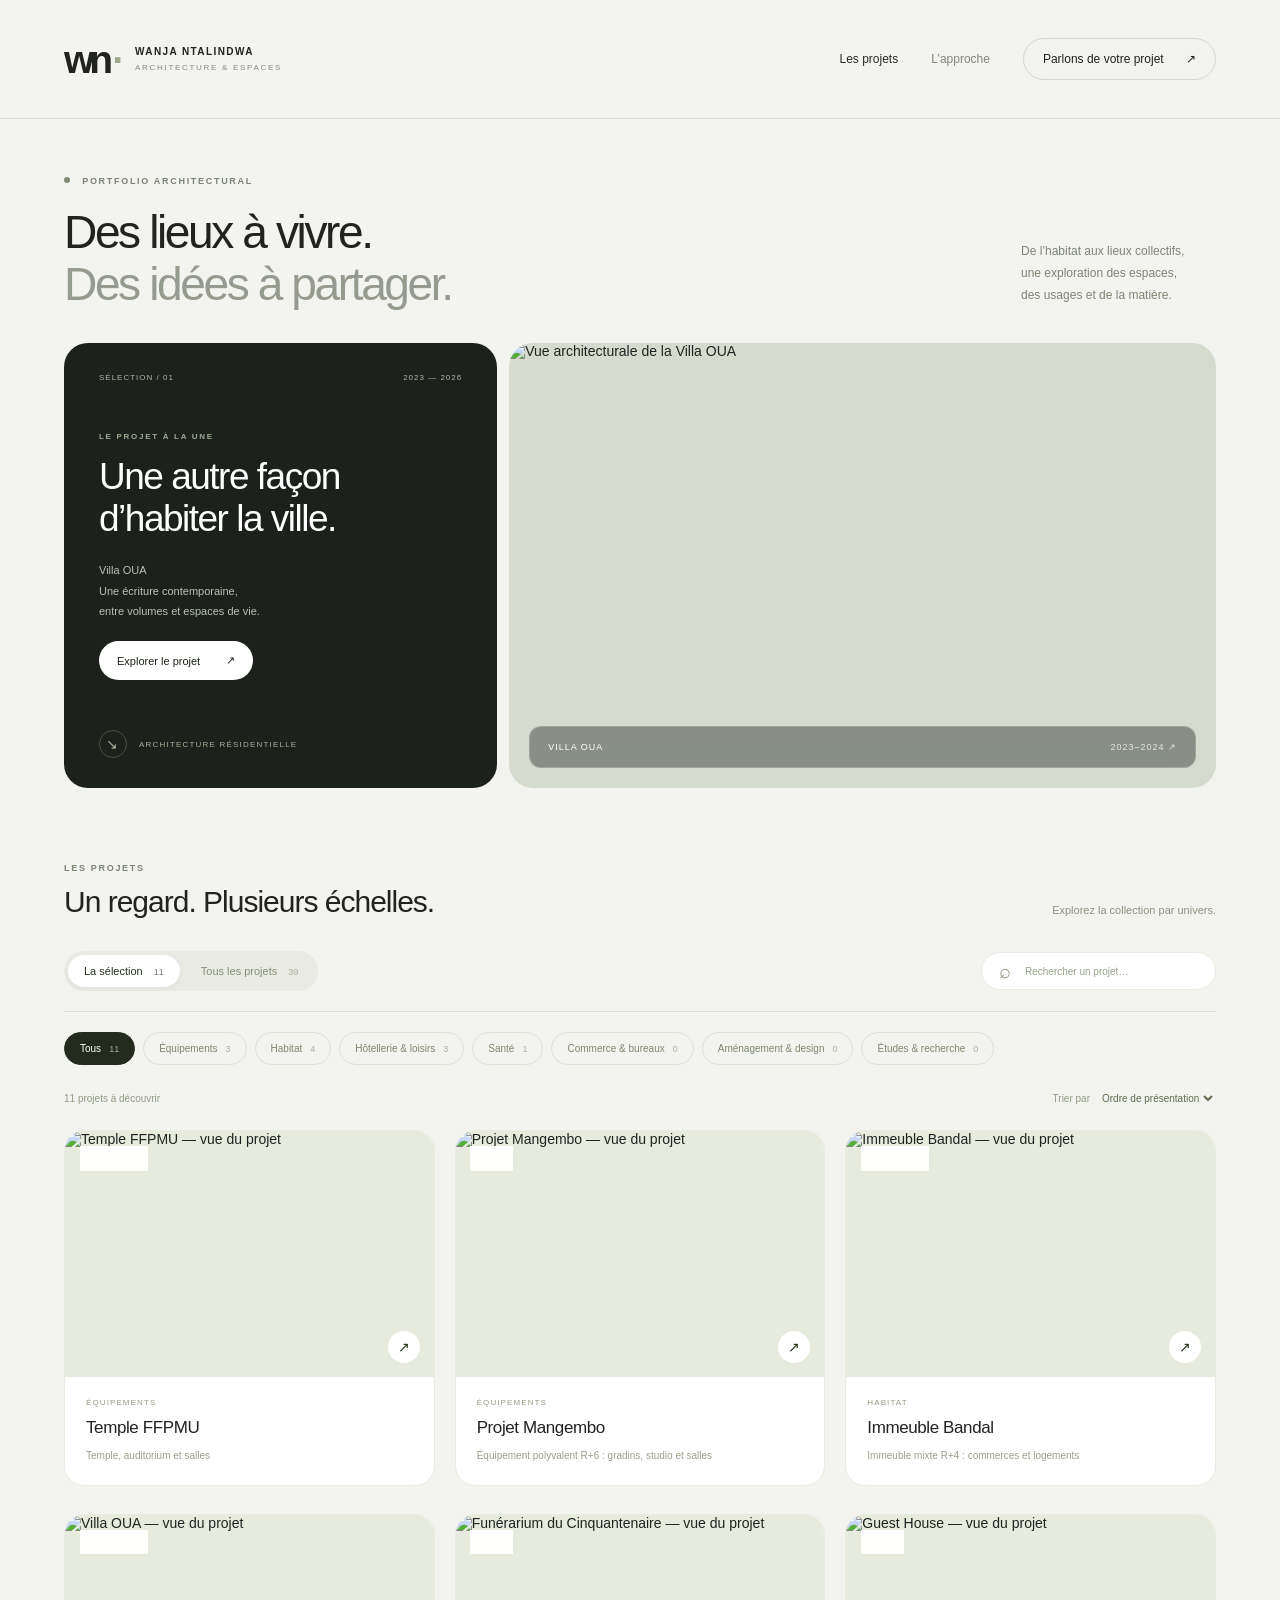
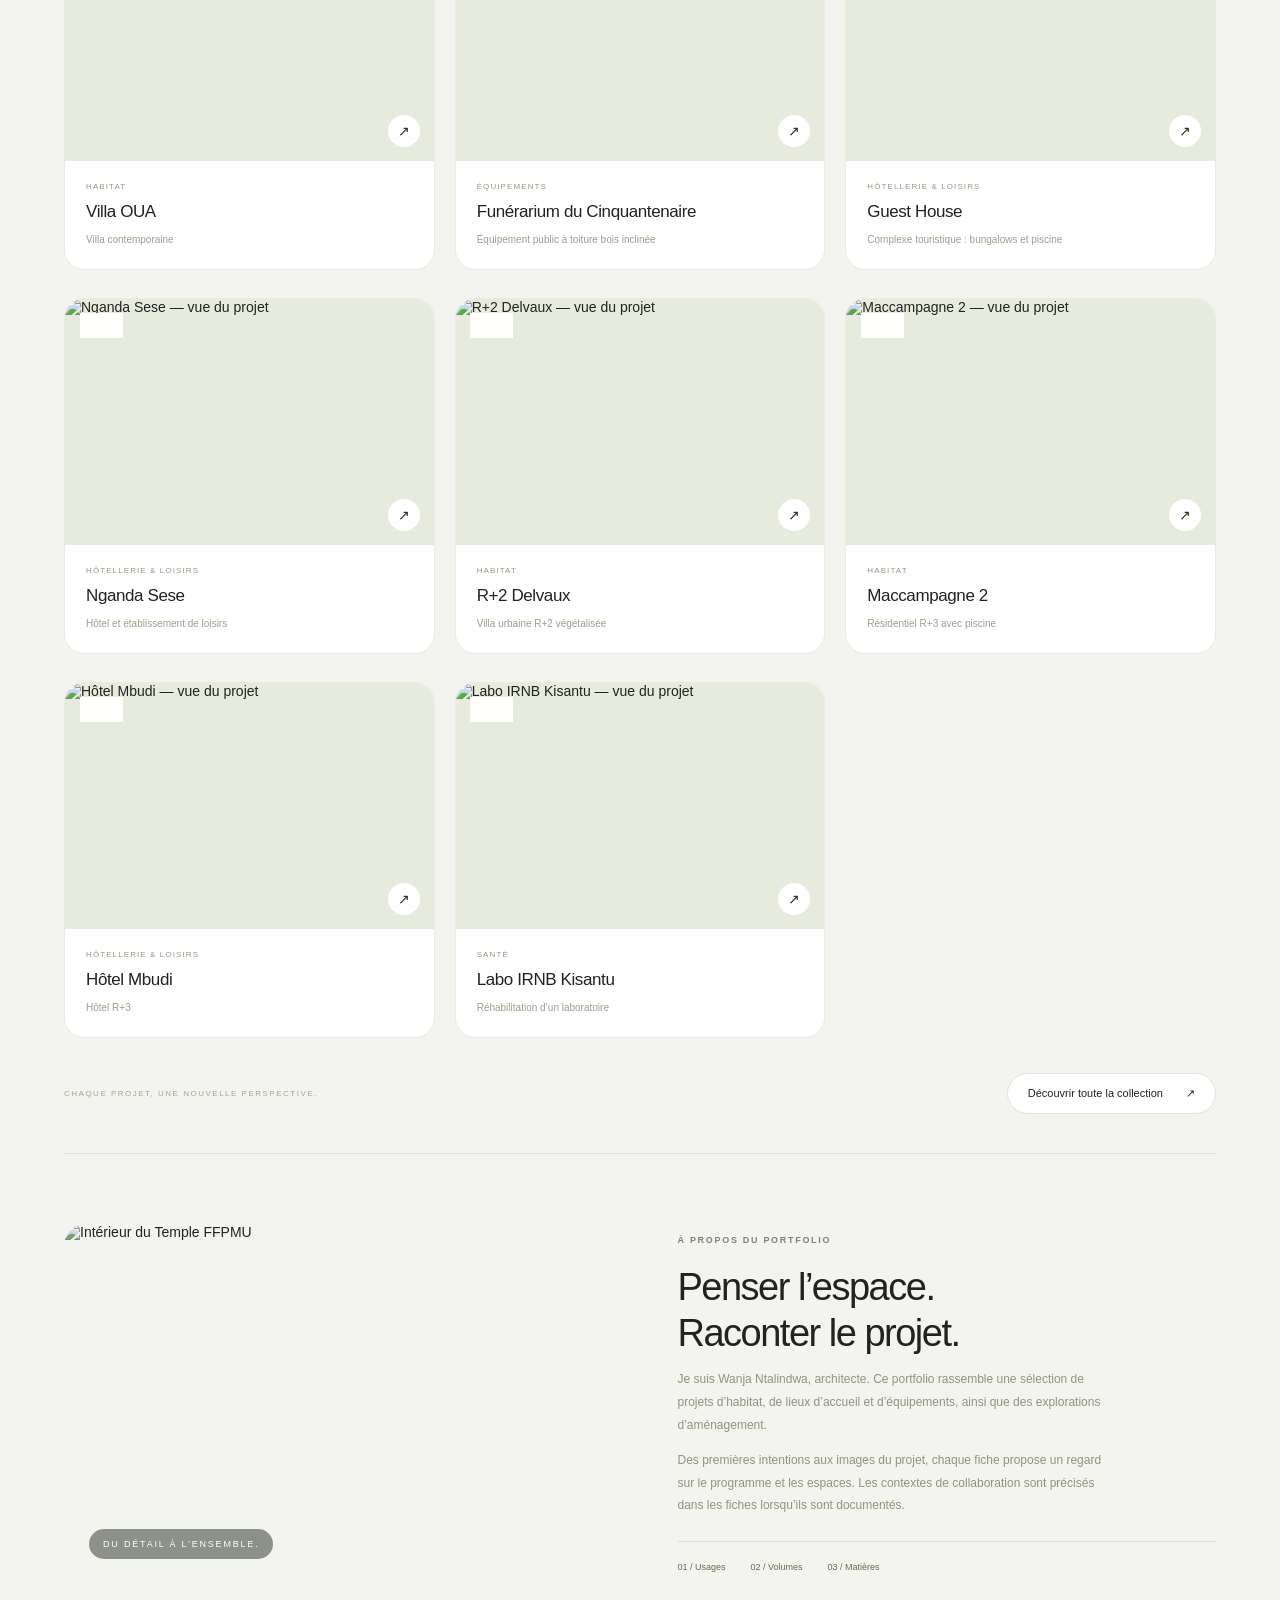
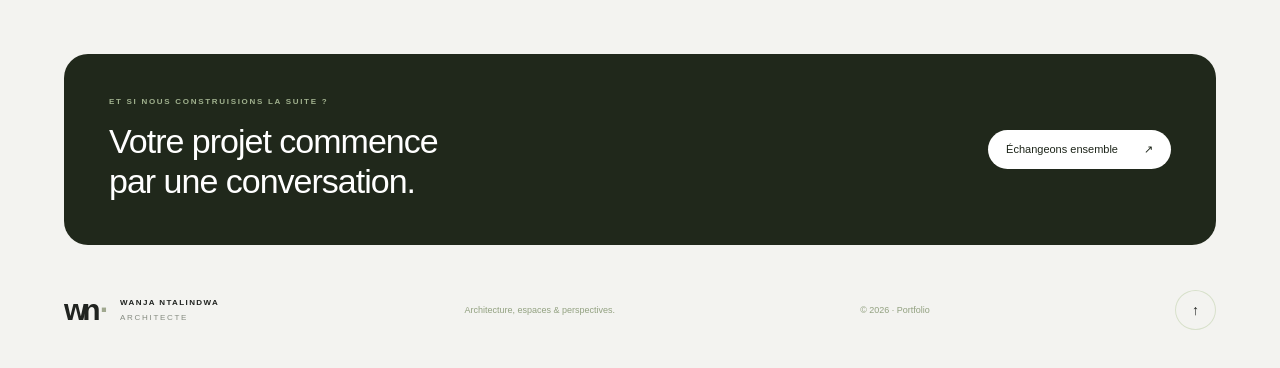
==== index.html @ d24b8452 "Créer le portfolio : 39 projets, catégories et galeries" ====
<!doctype html>
<html lang="fr"><head><meta charset="utf-8"><meta name="viewport" content="width=device-width,initial-scale=1"><meta name="description" content="Le portfolio architectural de Wanja Ntalindwa. Habitat, équipements, hôtellerie, santé et design : une sélection de projets à découvrir."><meta name="theme-color" content="#f3f3f0"><title>Wanja Ntalindwa — Architecture & projets</title><link rel="icon" type="image/svg+xml" href="favicon.svg"><link rel="stylesheet" href="style.css"></head><body>
<header class="header"><a class="brand" href="#accueil" aria-label="Wanja Ntalindwa, accueil"><span class="monogram">wn<span>·</span></span><span class="brandname">WANJA NTALINDWA<small>ARCHITECTURE & ESPACES</small></span></a><nav aria-label="Navigation principale"><a class="navlink active" href="#projets">Les projets</a><a class="navlink" href="#approche">L’approche</a><a class="contactlink" href="mailto:wanjantalindwa@gmail.com">Parlons de votre projet <span>↗</span></a></nav></header>
<main><section class="intro" id="accueil"><div class="introtitle"><p class="eyebrow"><span class="dot"></span> PORTFOLIO ARCHITECTURAL</p><h1>Des lieux à vivre.<br><span>Des idées à partager.</span></h1></div><p class="introcopy">De l’habitat aux lieux collectifs,<br>une exploration des espaces,<br>des usages et de la matière.</p></section>
<section class="hero" aria-label="Projet à la une"><div class="herotext"><div class="herotop"><span>SÉLECTION / 01</span><span>2023 — 2026</span></div><div><p class="eyebrow">LE PROJET À LA UNE</p><h2>Une autre façon<br>d’habiter la ville.</h2><p>Villa OUA<br>Une écriture contemporaine,<br>entre volumes et espaces de vie.</p><button class="whitebutton" data-open="A04">Explorer le projet <span>↗</span></button></div><div class="herobottom"><span class="tinycircle">↘</span> ARCHITECTURE RÉSIDENTIELLE</div></div><button class="heroimage" data-open="A04" aria-label="Découvrir la Villa OUA"><img src="assets/A04-0.webp" alt="Vue architecturale de la Villa OUA" fetchpriority="high"><span class="imagecaption">VILLA OUA <span>2023–2024 ↗</span></span></button></section>
<section class="collection" id="projets"><div class="sectionheading"><div><p class="eyebrow">LES PROJETS</p><h2>Un regard. Plusieurs échelles.</h2></div><p>Explorez la collection par univers.</p></div><div class="toolbar"><div class="viewtabs" role="group" aria-label="Collection"><button class="selected" data-mode="selection">La sélection <span>11</span></button><button data-mode="all">Tous les projets <span id="totalcount">39</span></button></div><label class="search"><span>⌕</span><input id="search" type="search" placeholder="Rechercher un projet…" aria-label="Rechercher un projet"></label></div><div id="filters" class="filters" aria-label="Catégories de projets"></div><div class="resultline"><span id="resultcount" aria-live="polite"></span><label>Trier par <select id="sort" aria-label="Trier les projets"><option value="editorial">Ordre de présentation</option><option value="recent">Plus récents</option><option value="name">Nom du projet</option></select></label></div><div id="projectgrid" class="projectgrid"></div><div class="collectionend"><span>CHAQUE PROJET, UNE NOUVELLE PERSPECTIVE.</span><button id="showall">Découvrir toute la collection <span>↗</span></button></div></section>
<section id="approche" class="approach"><div class="approachvisual"><img src="assets/A01-0.webp" alt="Intérieur du Temple FFPMU" loading="lazy"><span>DU DÉTAIL À L’ENSEMBLE.</span></div><div class="approachtext"><p class="eyebrow">À PROPOS DU PORTFOLIO</p><h2>Penser l’espace.<br>Raconter le projet.</h2><p>Je suis Wanja Ntalindwa, architecte. Ce portfolio rassemble une sélection de projets d’habitat, de lieux d’accueil et d’équipements, ainsi que des explorations d’aménagement.</p><p>Des premières intentions aux images du projet, chaque fiche propose un regard sur le programme et les espaces. Les contextes de collaboration sont précisés dans les fiches lorsqu’ils sont documentés.</p><div class="principles"><span>01 / Usages</span><span>02 / Volumes</span><span>03 / Matières</span></div></div></section>
<section class="contactsection" id="contact"><div><p class="eyebrow">ET SI NOUS CONSTRUISIONS LA SUITE ?</p><h2>Votre projet commence<br>par une conversation.</h2></div><a class="whitebutton" href="mailto:wanjantalindwa@gmail.com">Échangeons ensemble <span>↗</span></a></section>
</main><footer><a class="brand" href="#accueil"><span class="monogram">wn<span>·</span></span><span>WANJA NTALINDWA<small>ARCHITECTE</small></span></a><p>Architecture, espaces & perspectives.</p><span>© <span id="year">2026</span> · Portfolio</span><a href="#accueil" aria-label="Retour en haut">↑</a></footer>
<dialog id="projectdialog" aria-labelledby="dialogtitle"><button class="close" id="close" aria-label="Fermer la fiche projet">×</button><div class="detailvisual"><img id="detailimage" alt=""><button class="galleryarrow prev" id="prev" aria-label="Image précédente">←</button><button class="galleryarrow next" id="next" aria-label="Image suivante">→</button><span id="imagecounter"></span></div><div class="detailbody"><div class="detailmeta"><span id="detailcategory"></span><span id="detailyear"></span></div><h2 id="dialogtitle"></h2><p id="detaildescription"></p><div id="thumbs" class="thumbs"></div><div class="detailcredits" id="detailcredits"></div><a href="mailto:wanjantalindwa@gmail.com" class="blackbutton">Parlons d’un projet similaire ↗</a></div></dialog>
<noscript><p class="noscript">Activez JavaScript pour parcourir les catégories et les fiches de projets. Contact : wanjantalindwa@gmail.com.</p></noscript><script src="projects.js"></script><script src="app.js"></script></body></html>
---- style.css ----
@charset "UTF-8";
:root{--paper:#f3f3f0;--ink:#202320;--muted:#858b82;--line:#dedfd9}*{box-sizing:border-box}html{scroll-behavior:smooth;scroll-padding-top:35px}body{margin:0;background:var(--paper);color:var(--ink);font:14px 'Segoe UI',Arial,sans-serif;-webkit-font-smoothing:antialiased}button,input,select{font:inherit}button,a,input,select{-webkit-tap-highlight-color:transparent}a{color:inherit;text-decoration:none}button{cursor:pointer;color:inherit;border:0}button:focus-visible,a:focus-visible,input:focus-visible,select:focus-visible{outline:3px solid #8c9d81;outline-offset:5px}button:disabled{cursor:default}::selection{background:#cbd4c2}.header,main,footer{max-width:1512px;margin:auto;padding-left:64px;padding-right:64px}.header{height:119px;display:flex;justify-content:space-between;align-items:center;border-bottom:1px solid var(--line);gap:30px}.brand{display:flex;align-items:center;gap:17px;font-size:10px;letter-spacing:1.4px;font-weight:600}.monogram{font-size:39px;line-height:1;font-weight:700;letter-spacing:-5px}.monogram>span{color:#a0a88f;margin-left:4px}.brand small{display:block;font-size:8px;letter-spacing:1.7px;font-weight:400;margin-top:6px;color:#858b80}.header nav{display:flex;align-items:center;gap:33px;font-size:12px}.navlink{color:#81877b}.navlink.active{color:#282c25}.contactlink{padding:13px 19px;border:1px solid #d4d8ce;border-radius:30px}.contactlink span{margin-left:19px}.intro{display:flex;justify-content:space-between;align-items:flex-end;margin:57px 0 33px;gap:25px}.eyebrow{font-size:9px;font-weight:600;letter-spacing:1.7px;margin:0 0 20px;color:#7c8474}.dot{display:inline-block;background:#7e8b72;width:6px;height:6px;border-radius:50%;margin-right:8px;margin-bottom:1px}h1{font-size:clamp(36px,3.6vw,56px);font-weight:450;letter-spacing:-2.4px;line-height:1.13;margin:0}h1>span{color:#959b8e}.introcopy{font-size:12px;line-height:1.85;color:#7e8575;margin:0 0 4px 20px;min-width:195px}.hero{display:grid;grid-template-columns:.76fr 1.24fr;min-height:445px;gap:12px}.herotext{border-radius:24px;background:#1c211c;color:white;padding:30px 35px;display:flex;flex-direction:column;justify-content:space-between;gap:35px}.herotop{display:flex;justify-content:space-between;font-size:8px;color:#aeb6a7;letter-spacing:1px}.herotext .eyebrow{color:#9ca994;font-size:8px;margin-bottom:15px}.herotext h2{font-weight:400;font-size:37px;line-height:1.14;letter-spacing:-1.5px;margin:0}.herotext p:not(.eyebrow){font-size:11px;line-height:1.85;color:#b9c1b3;margin:20px 0}.whitebutton{display:inline-flex;align-items:center;gap:26px;padding:13px 18px;border-radius:25px;background:#fff;color:#1c2418;font-size:11px;font-weight:500}.whitebutton:hover{background:#e5ebdf}.herobottom{font-size:8px;letter-spacing:1.2px;color:#a5b09a;display:flex;align-items:center;gap:12px}.tinycircle{display:inline-flex;width:28px;height:28px;align-items:center;justify-content:center;border:1px solid #46523c;border-radius:50%;font-size:14px}.heroimage{position:relative;padding:0;overflow:hidden;border-radius:24px;text-align:left;background:#d6dbcf;min-height:445px}.heroimage img{position:absolute;width:100%;height:100%;inset:0;object-fit:cover;transition:transform .7s}.heroimage:hover img{transform:scale(1.025)}.imagecaption{position:absolute;bottom:20px;left:20px;right:20px;display:flex;justify-content:space-between;align-items:center;color:white;padding:15px 18px;border:1px solid #ffffff33;border-radius:12px;background:#17201966;backdrop-filter:blur(12px);font-size:9px;letter-spacing:1px}.imagecaption span{font-size:9px;color:#e1e7db}.collection{margin-top:75px}.sectionheading{display:flex;justify-content:space-between;align-items:end;margin-bottom:31px;gap:25px}.sectionheading .eyebrow{margin-bottom:11px}h2{font-size:30px;line-height:1.2;font-weight:450;letter-spacing:-1px;margin:0}.sectionheading>p{font-size:11px;color:#8a9380;margin:0 0 4px}.toolbar{display:flex;align-items:center;justify-content:space-between;gap:20px;padding-bottom:20px;border-bottom:1px solid var(--line)}.viewtabs{display:flex;gap:5px;background:#e8eae3;padding:4px;border-radius:30px}.viewtabs button{border-radius:25px;background:none;padding:10px 16px;font-size:11px;color:#869079}.viewtabs button.selected{background:white;box-shadow:0 2px 5px #1a22130a;color:#26321d}.viewtabs span{font-size:9px;margin-left:8px;opacity:.65}.search{display:flex;gap:12px;align-items:center;background:white;padding:11px 17px;border-radius:30px;border:1px solid #e8ebe2;color:#87917a}.search span{font-size:20px;line-height:14px}.search input{border:0;background:none;outline:none;width:175px;font-size:10px;color:#30392a}.search input::placeholder{color:#98a28a}.filters{display:flex;flex-wrap:wrap;gap:8px;margin:20px 0 22px}.filters button{border:1px solid #dce1d4;color:#7d886f;background:transparent;border-radius:25px;font-size:10px;padding:10px 15px;transition:background .2s}.filters button.active{background:#232b1e;border-color:#232b1e;color:white}.filters button:hover:not(.active){background:#e6ebde}.filters span{margin-left:8px;opacity:.6;font-size:9px}.resultline{display:flex;justify-content:space-between;align-items:center;margin-bottom:20px;font-size:10px;color:#929c85}.resultline label{display:flex;gap:8px;align-items:center}.resultline select{background:transparent;border:0;font-size:10px;color:#5f6c50;padding:5px 0}.projectgrid{display:grid;grid-template-columns:repeat(3,minmax(0,1fr));gap:28px 20px}.projectcard{display:block;background:#fff;border:1px solid #e8ece1;border-radius:20px;overflow:hidden;transition:transform .25s,box-shadow .25s;min-width:0}.projectcard:hover{transform:translateY(-5px);box-shadow:0 14px 32px #2b3b1b0a}.cardbutton{padding:0;text-align:left;background:transparent;width:100%;display:block}.cardvisual{aspect-ratio:1.5;overflow:hidden;position:relative;background:#e6ebdd}.cardvisual img{width:100%;height:100%;object-fit:cover;display:block;transition:transform .6s}.projectcard:hover img{transform:scale(1.04)}.cardyear{position:absolute;left:15px;top:15px;border:1px solid #ffffff80;padding:6px 10px;border-radius:20px;background:#fffffff0;color:#657054;font-size:9px;backdrop-filter:blur(8px)}.cardarrow{position:absolute;right:14px;bottom:14px;display:grid;place-items:center;width:32px;height:32px;border-radius:50%;background:#fff;color:#253218}.cardcontent{padding:21px 21px 22px}.cardcontent>p{font-size:8px;text-transform:uppercase;letter-spacing:1.1px;color:#909c80;margin:0 0 10px}.cardcontent h3{font-size:17px;font-weight:500;letter-spacing:-.4px;margin:0 0 9px;line-height:1.3}.carddescription{font-size:10px;color:#98a28b;white-space:nowrap;overflow:hidden;text-overflow:ellipsis;display:block;line-height:1.5}.noimage{height:100%;display:flex;align-items:center;justify-content:center;flex-direction:column;gap:15px;background:repeating-linear-gradient(0deg,transparent,transparent 25px,#cbd3c220 26px),repeating-linear-gradient(90deg,#edf0e8,#edf0e8 25px,#cbd3c220 26px);color:#7e8e6a}.noimage strong{font-size:36px;font-weight:300;letter-spacing:-2px}.noimage small{font-size:9px;letter-spacing:1px}.collectionend{display:flex;justify-content:space-between;align-items:center;border-bottom:1px solid var(--line);padding:35px 0 39px;gap:20px}.collectionend>span{font-size:8px;letter-spacing:1.5px;color:#9da98d}.collectionend button{background:white;border:1px solid #dfe5d6;border-radius:24px;padding:13px 20px;font-size:11px}.collectionend button span{margin-left:20px}.empty{text-align:center;padding:65px 20px;background:white;border-radius:20px;grid-column:1/-1;color:#7d8b6c}.empty h3{font-size:22px;font-weight:400}.empty button{padding:12px 20px;border-radius:20px;background:#222b1a;color:white;margin-top:10px}.approach{display:grid;grid-template-columns:1fr 1fr;gap:75px;align-items:center;padding:70px 0}.approachvisual{height:360px;border-radius:22px;position:relative;overflow:hidden}.approachvisual img{width:100%;height:100%;object-fit:cover;filter:saturate(.45)}.approachvisual>span{position:absolute;left:25px;bottom:25px;color:white;letter-spacing:1.8px;font-size:9px;background:#18231477;padding:10px 14px;border-radius:20px}.approachtext h2{font-size:38px;letter-spacing:-1.5px}.approachtext>p:not(.eyebrow){font-size:12px;line-height:1.9;color:#8b987a;max-width:430px}.principles{display:flex;gap:25px;margin-top:24px;padding-top:20px;border-top:1px solid var(--line);font-size:9px;color:#5e7149}.contactsection{background:#20281b;border-radius:24px;padding:43px 45px;display:flex;justify-content:space-between;gap:30px;align-items:center;color:white}.contactsection .eyebrow{color:#a0b18e;margin-bottom:15px;font-size:8px}.contactsection h2{font-size:34px;font-weight:350;line-height:1.2;letter-spacing:-1px}footer{padding-top:45px;padding-bottom:38px;display:flex;align-items:center;justify-content:space-between;gap:20px}footer .brand{font-size:8px}footer .monogram{font-size:30px}footer small{font-size:7px}footer p,footer>span{font-size:9px;color:#92a180}footer>a:last-child{padding:11px 16px;border:1px solid #d8e1cb;border-radius:50%}dialog{padding:0;border:0;border-radius:23px;width:min(1060px,94vw);max-height:92vh;overflow:auto;background:var(--paper);color:var(--ink);box-shadow:0 30px 120px #0004}dialog::backdrop{background:#10160ed9;backdrop-filter:blur(8px)}.close{position:absolute;z-index:3;right:16px;top:16px;border:1px solid #fff8;width:38px;height:38px;background:#fffffff0;border-radius:50%;font-size:25px}.detailvisual{position:relative;background:#dfe6d7;height:min(56vw,510px);display:grid;place-items:center}.detailvisual>img{width:100%;height:100%;object-fit:contain}.galleryarrow{position:absolute;top:50%;transform:translateY(-50%);background:#fffffff0;border:1px solid #ddd8;border-radius:50%;width:38px;height:38px;font-size:18px}.prev{left:18px}.next{right:18px}#imagecounter{position:absolute;bottom:15px;right:20px;border-radius:20px;background:#171f13aa;color:white;font-size:10px;padding:7px 12px}.detailbody{padding:30px 40px 37px}.detailmeta{display:flex;gap:20px;color:#8d9c7b;text-transform:uppercase;letter-spacing:1.2px;font-size:9px;margin-bottom:14px}.detailbody h2{font-size:34px}.detailbody>p{font-size:13px;line-height:1.8;color:#778a64}.thumbs{display:flex;gap:9px;margin:22px 0}.thumbs button{padding:3px;background:transparent;border-radius:9px;border:1px solid transparent}.thumbs button.active{border-color:#64784e}.thumbs img{width:82px;height:54px;object-fit:cover;display:block;border-radius:6px}.detailcredits{font-size:10px;color:#889d72;line-height:1.8;margin:20px 0}.blackbutton{display:inline-block;padding:13px 20px;background:#232e1a;color:white;border-radius:24px;font-size:11px}.noscript{padding:20px;text-align:center}body.modal-open{overflow:hidden}[hidden]{display:none!important}@media(min-width:1500px){.hero{min-height:500px}.heroimage{min-height:500px}.herotext{padding:35px 42px}.herotext h2{font-size:43px}}@media(max-width:1100px){.header,main,footer{padding-left:35px;padding-right:35px}.header nav{gap:21px}.brandname{display:none}.hero{grid-template-columns:.85fr 1.15fr}.herotext{padding:27px}.herotext h2{font-size:33px}.projectgrid{gap:20px 15px}.cardcontent{padding:18px}.cardcontent h3{font-size:15px}.approach{gap:38px}.introcopy{font-size:11px}.contactlink{font-size:10px}}@media(max-width:760px){.header,main,footer{padding-left:22px;padding-right:22px}.header{height:85px;gap:12px}.monogram{font-size:32px}.header nav{gap:18px;font-size:10px}.contactlink{padding:10px 12px}.contactlink span{margin-left:6px}.navlink:nth-child(2){display:none}.intro{margin:35px 0 25px;display:block}.introcopy{margin:20px 0 0;font-size:11px;line-height:1.7}.introcopy br{display:none}h1{font-size:38px;letter-spacing:-1.7px}.intro .eyebrow{font-size:8px}.hero{grid-template-columns:1fr;gap:10px}.herotext{min-height:320px;gap:25px;padding:26px}.herotext h2{font-size:34px}.herotext p:not(.eyebrow){margin:15px 0}.herobottom{display:none}.heroimage{min-height:320px}.collection{margin-top:45px}.sectionheading{display:block;margin-bottom:23px}.sectionheading h2{font-size:26px}.sectionheading>p{margin-top:12px}.toolbar{flex-wrap:wrap;gap:15px}.viewtabs{width:100%}.viewtabs button{flex:1}.search{width:100%}.search input{width:100%;font-size:12px}.filters{flex-wrap:nowrap;overflow:auto;margin-right:-22px;padding-right:22px;padding-bottom:5px}.filters button{flex-shrink:0}.projectgrid{grid-template-columns:repeat(2,minmax(0,1fr));gap:17px 12px}.cardvisual{aspect-ratio:1.15}.cardcontent{padding:15px 12px 18px}.cardcontent h3{font-size:14px;min-height:36px}.cardcontent>p{font-size:7px;line-height:1.6;min-height:22px;margin-bottom:7px}.carddescription{font-size:9px}.cardyear{left:9px;top:9px;font-size:8px;padding:5px 8px}.cardarrow{right:9px;bottom:9px;width:27px;height:27px}.projectcard{border-radius:15px}.resultline{font-size:9px}.resultline label{font-size:0}.resultline select{font-size:9px}.collectionend{flex-direction:column;align-items:center;padding:28px 0}.collectionend>span{font-size:7px}.approach{grid-template-columns:1fr;gap:27px;padding:40px 0}.approachvisual{height:280px}.approachtext h2{font-size:33px}.approachtext>p:not(.eyebrow){max-width:none}.contactsection{padding:30px 25px;display:block;border-radius:20px}.contactsection h2{font-size:29px}.contactsection .whitebutton{margin-top:25px}.contactsection .eyebrow{font-size:7px}footer{flex-wrap:wrap;padding-top:30px;padding-bottom:30px}footer p{display:none}footer .brand{gap:12px;font-size:7px}footer>span{font-size:8px}.detailbody{padding:24px}.detailbody h2{font-size:28px}.detailvisual{height:62vw}.detailmeta{font-size:8px}.thumbs img{width:65px;height:44px}.close{width:32px;height:32px;font-size:22px}}@media(prefers-reduced-motion:reduce){html{scroll-behavior:auto}*,*:before,*:after{transition:none!important;animation:none!important}}
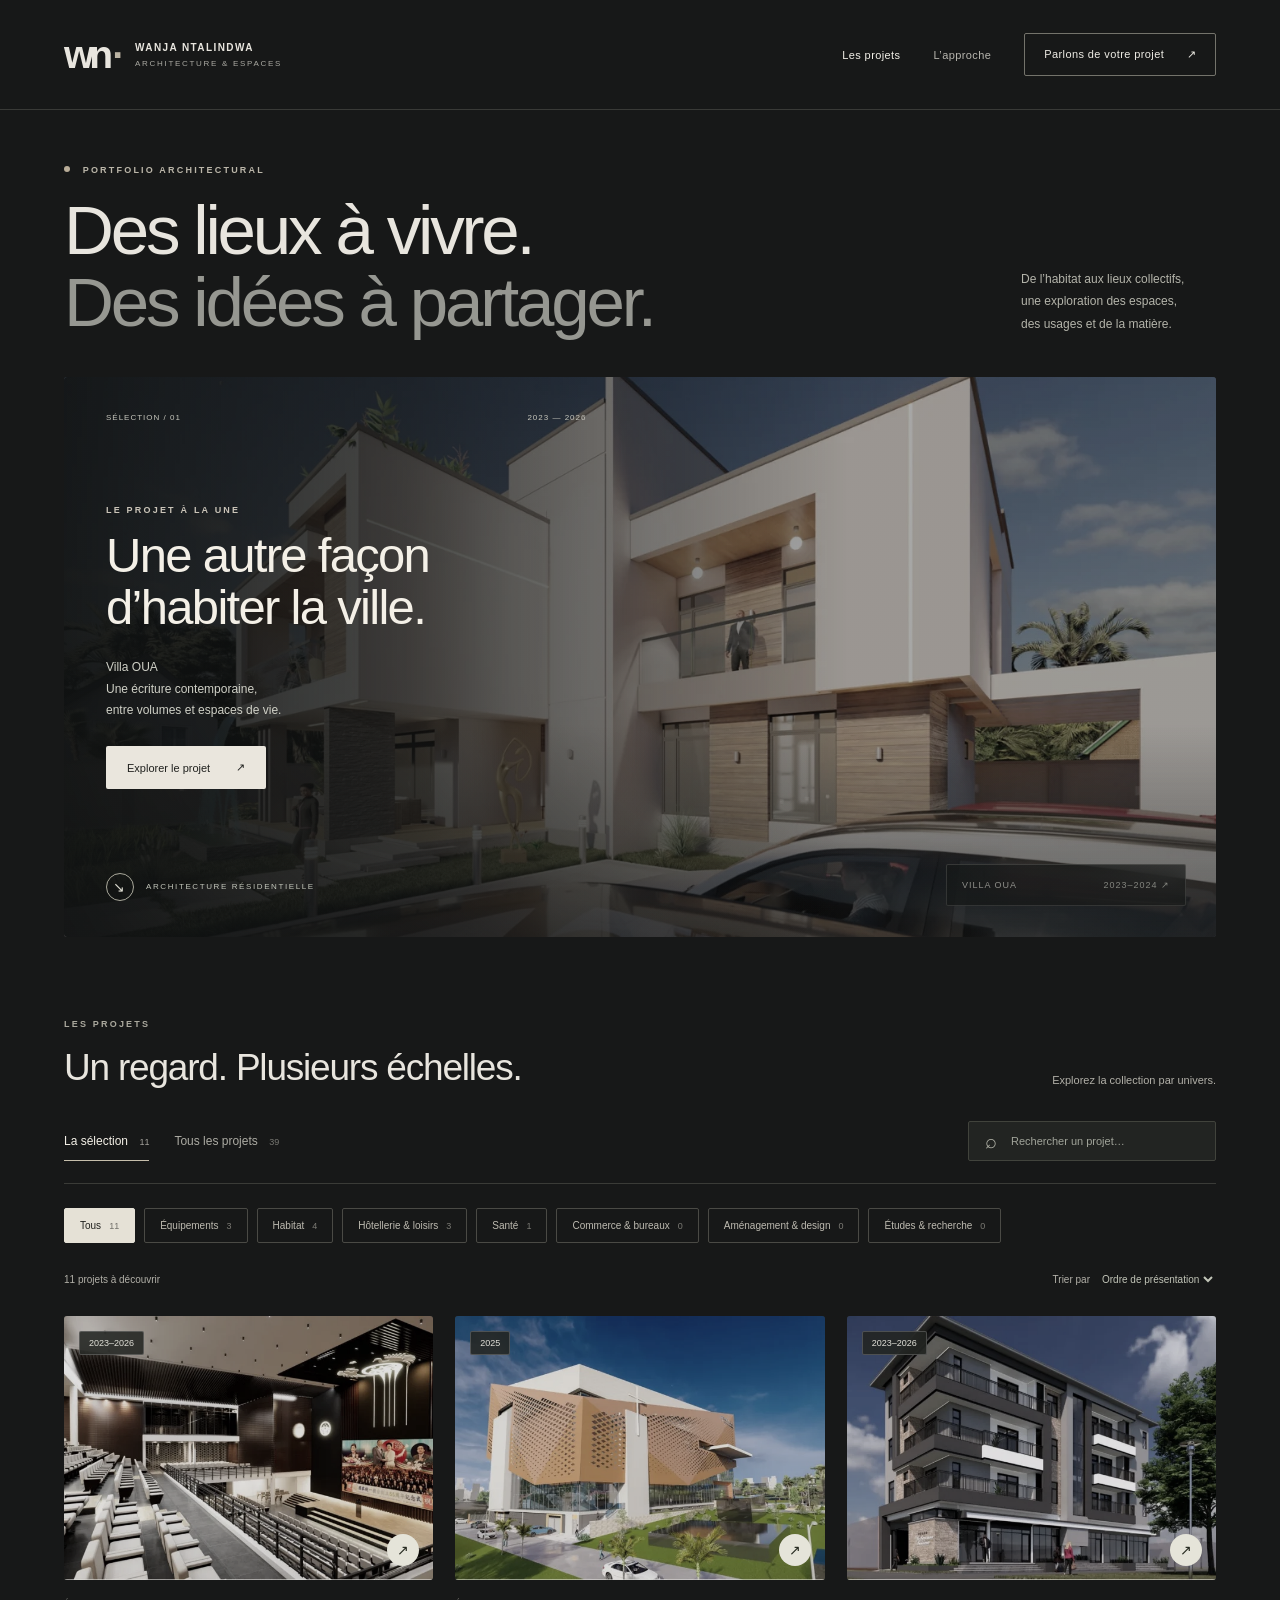
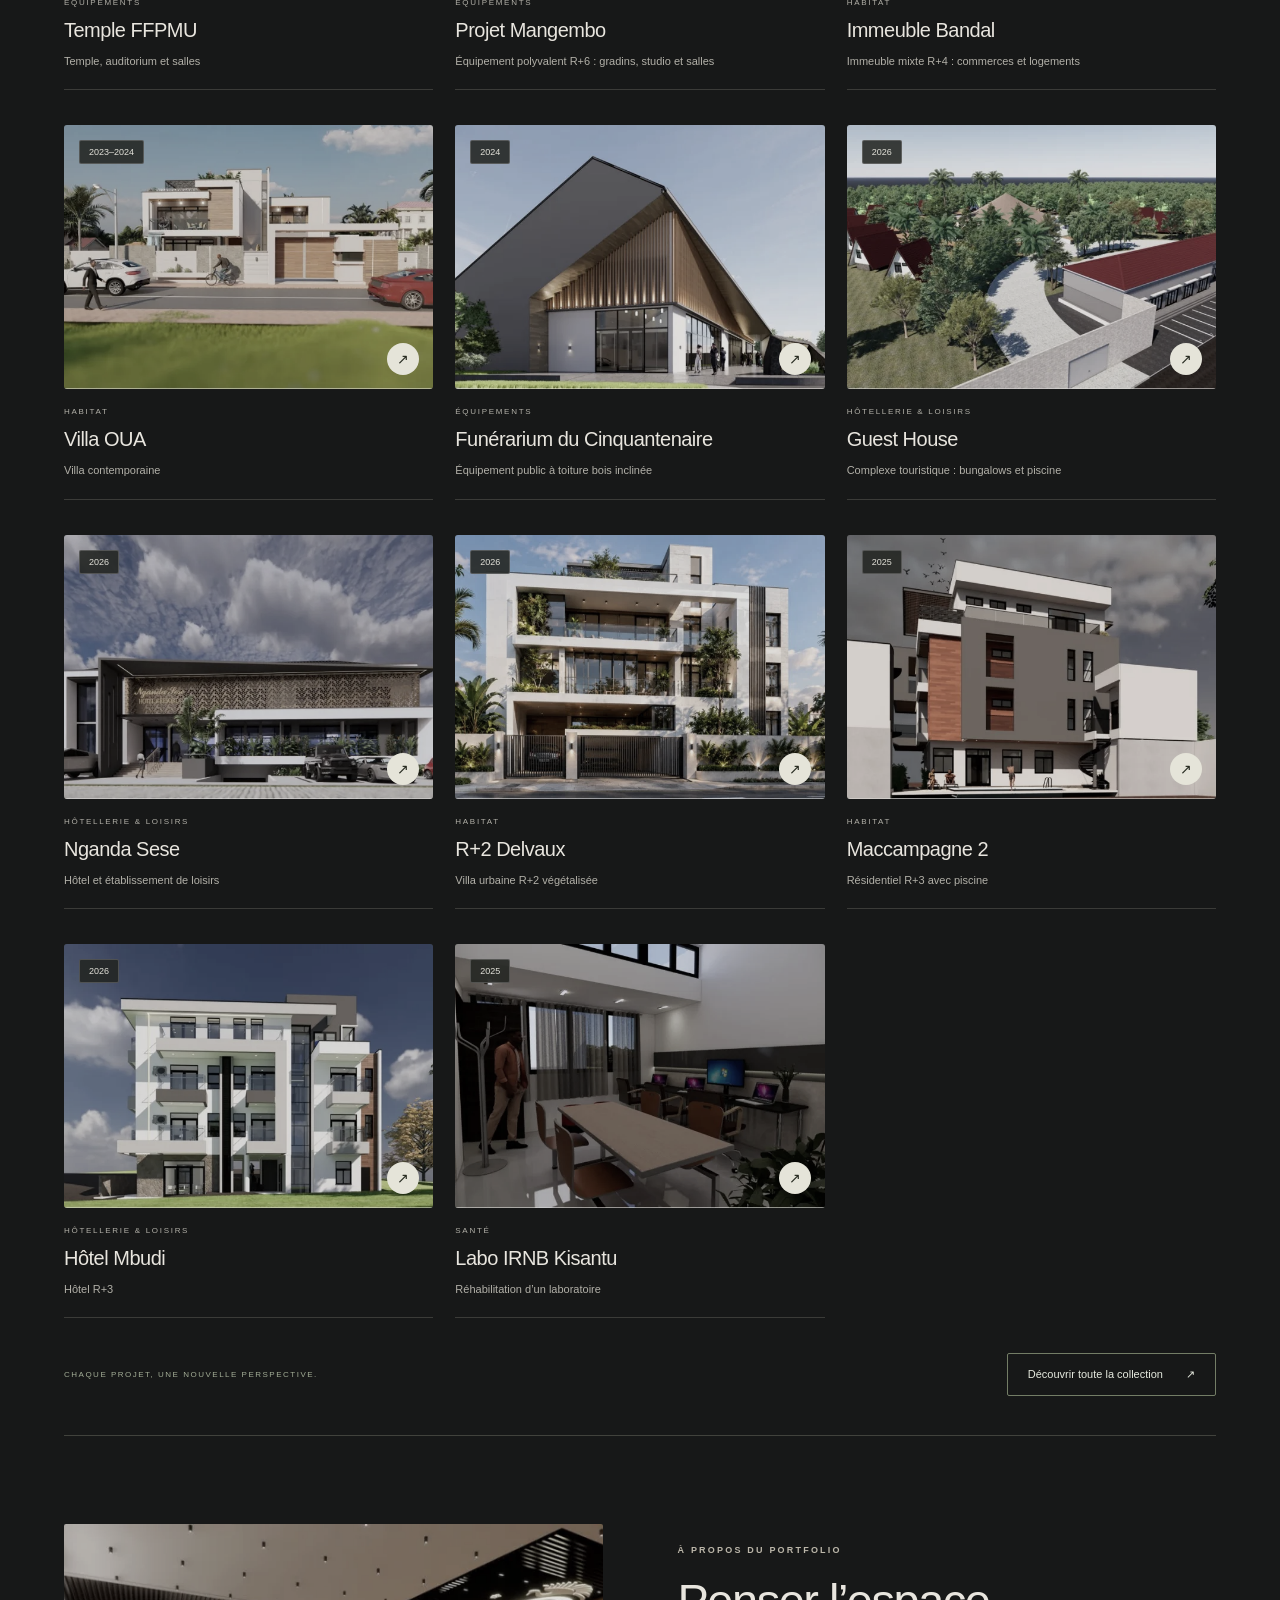
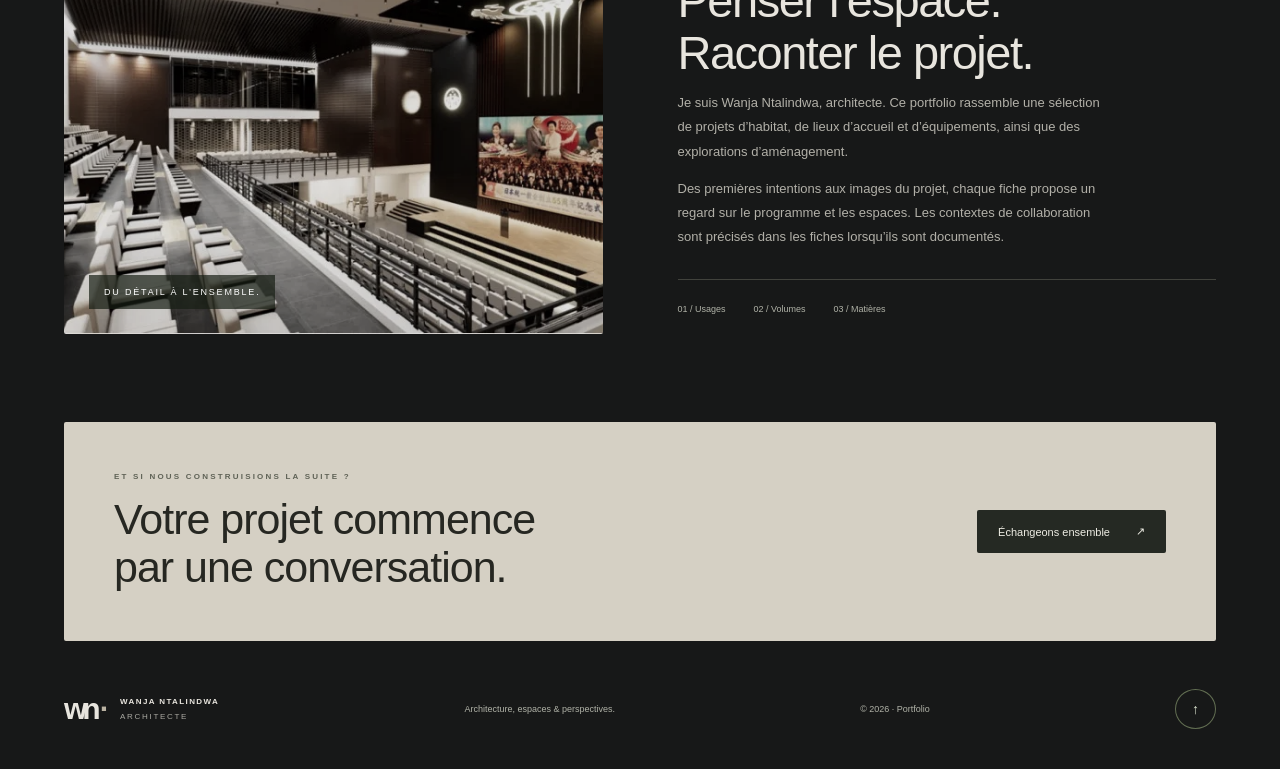
==== commit 476cdb38: "Adopter une direction sombre, sobre et contemporaine" ====
--- a/index.html
+++ b/index.html
@@ -1,11 +1,11 @@
-<!doctype html>
-<html lang="fr"><head><meta charset="utf-8"><meta name="viewport" content="width=device-width,initial-scale=1"><meta name="description" content="Le portfolio architectural de Wanja Ntalindwa. Habitat, équipements, hôtellerie, santé et design : une sélection de projets à découvrir."><meta name="theme-color" content="#f3f3f0"><title>Wanja Ntalindwa — Architecture & projets</title><link rel="icon" type="image/svg+xml" href="favicon.svg"><link rel="stylesheet" href="style.css"></head><body>
-<header class="header"><a class="brand" href="#accueil" aria-label="Wanja Ntalindwa, accueil"><span class="monogram">wn<span>·</span></span><span class="brandname">WANJA NTALINDWA<small>ARCHITECTURE & ESPACES</small></span></a><nav aria-label="Navigation principale"><a class="navlink active" href="#projets">Les projets</a><a class="navlink" href="#approche">L’approche</a><a class="contactlink" href="mailto:wanjantalindwa@gmail.com">Parlons de votre projet <span>↗</span></a></nav></header>
-<main><section class="intro" id="accueil"><div class="introtitle"><p class="eyebrow"><span class="dot"></span> PORTFOLIO ARCHITECTURAL</p><h1>Des lieux à vivre.<br><span>Des idées à partager.</span></h1></div><p class="introcopy">De l’habitat aux lieux collectifs,<br>une exploration des espaces,<br>des usages et de la matière.</p></section>
-<section class="hero" aria-label="Projet à la une"><div class="herotext"><div class="herotop"><span>SÉLECTION / 01</span><span>2023 — 2026</span></div><div><p class="eyebrow">LE PROJET À LA UNE</p><h2>Une autre façon<br>d’habiter la ville.</h2><p>Villa OUA<br>Une écriture contemporaine,<br>entre volumes et espaces de vie.</p><button class="whitebutton" data-open="A04">Explorer le projet <span>↗</span></button></div><div class="herobottom"><span class="tinycircle">↘</span> ARCHITECTURE RÉSIDENTIELLE</div></div><button class="heroimage" data-open="A04" aria-label="Découvrir la Villa OUA"><img src="assets/A04-0.webp" alt="Vue architecturale de la Villa OUA" fetchpriority="high"><span class="imagecaption">VILLA OUA <span>2023–2024 ↗</span></span></button></section>
-<section class="collection" id="projets"><div class="sectionheading"><div><p class="eyebrow">LES PROJETS</p><h2>Un regard. Plusieurs échelles.</h2></div><p>Explorez la collection par univers.</p></div><div class="toolbar"><div class="viewtabs" role="group" aria-label="Collection"><button class="selected" data-mode="selection">La sélection <span>11</span></button><button data-mode="all">Tous les projets <span id="totalcount">39</span></button></div><label class="search"><span>⌕</span><input id="search" type="search" placeholder="Rechercher un projet…" aria-label="Rechercher un projet"></label></div><div id="filters" class="filters" aria-label="Catégories de projets"></div><div class="resultline"><span id="resultcount" aria-live="polite"></span><label>Trier par <select id="sort" aria-label="Trier les projets"><option value="editorial">Ordre de présentation</option><option value="recent">Plus récents</option><option value="name">Nom du projet</option></select></label></div><div id="projectgrid" class="projectgrid"></div><div class="collectionend"><span>CHAQUE PROJET, UNE NOUVELLE PERSPECTIVE.</span><button id="showall">Découvrir toute la collection <span>↗</span></button></div></section>
-<section id="approche" class="approach"><div class="approachvisual"><img src="assets/A01-0.webp" alt="Intérieur du Temple FFPMU" loading="lazy"><span>DU DÉTAIL À L’ENSEMBLE.</span></div><div class="approachtext"><p class="eyebrow">À PROPOS DU PORTFOLIO</p><h2>Penser l’espace.<br>Raconter le projet.</h2><p>Je suis Wanja Ntalindwa, architecte. Ce portfolio rassemble une sélection de projets d’habitat, de lieux d’accueil et d’équipements, ainsi que des explorations d’aménagement.</p><p>Des premières intentions aux images du projet, chaque fiche propose un regard sur le programme et les espaces. Les contextes de collaboration sont précisés dans les fiches lorsqu’ils sont documentés.</p><div class="principles"><span>01 / Usages</span><span>02 / Volumes</span><span>03 / Matières</span></div></div></section>
-<section class="contactsection" id="contact"><div><p class="eyebrow">ET SI NOUS CONSTRUISIONS LA SUITE ?</p><h2>Votre projet commence<br>par une conversation.</h2></div><a class="whitebutton" href="mailto:wanjantalindwa@gmail.com">Échangeons ensemble <span>↗</span></a></section>
-</main><footer><a class="brand" href="#accueil"><span class="monogram">wn<span>·</span></span><span>WANJA NTALINDWA<small>ARCHITECTE</small></span></a><p>Architecture, espaces & perspectives.</p><span>© <span id="year">2026</span> · Portfolio</span><a href="#accueil" aria-label="Retour en haut">↑</a></footer>
-<dialog id="projectdialog" aria-labelledby="dialogtitle"><button class="close" id="close" aria-label="Fermer la fiche projet">×</button><div class="detailvisual"><img id="detailimage" alt=""><button class="galleryarrow prev" id="prev" aria-label="Image précédente">←</button><button class="galleryarrow next" id="next" aria-label="Image suivante">→</button><span id="imagecounter"></span></div><div class="detailbody"><div class="detailmeta"><span id="detailcategory"></span><span id="detailyear"></span></div><h2 id="dialogtitle"></h2><p id="detaildescription"></p><div id="thumbs" class="thumbs"></div><div class="detailcredits" id="detailcredits"></div><a href="mailto:wanjantalindwa@gmail.com" class="blackbutton">Parlons d’un projet similaire ↗</a></div></dialog>
-<noscript><p class="noscript">Activez JavaScript pour parcourir les catégories et les fiches de projets. Contact : wanjantalindwa@gmail.com.</p></noscript><script src="projects.js"></script><script src="app.js"></script></body></html>
+<!doctype html>
+<html lang="fr"><head><meta charset="utf-8"><meta name="viewport" content="width=device-width,initial-scale=1"><meta name="description" content="Le portfolio architectural de Wanja Ntalindwa. Habitat, équipements, hôtellerie, santé et design : une sélection de projets à découvrir."><meta name="theme-color" content="#171818"><title>Wanja Ntalindwa — Architecture & projets</title><link rel="icon" type="image/svg+xml" href="favicon.svg"><link rel="stylesheet" href="style.css"></head><body>
+<header class="header"><a class="brand" href="#accueil" aria-label="Wanja Ntalindwa, accueil"><span class="monogram">wn<span>·</span></span><span class="brandname">WANJA NTALINDWA<small>ARCHITECTURE & ESPACES</small></span></a><nav aria-label="Navigation principale"><a class="navlink active" href="#projets">Les projets</a><a class="navlink" href="#approche">L’approche</a><a class="contactlink" href="mailto:wanjantalindwa@gmail.com">Parlons de votre projet <span>↗</span></a></nav></header>
+<main><section class="intro" id="accueil"><div class="introtitle"><p class="eyebrow"><span class="dot"></span> PORTFOLIO ARCHITECTURAL</p><h1>Des lieux à vivre.<br><span>Des idées à partager.</span></h1></div><p class="introcopy">De l’habitat aux lieux collectifs, <br>une exploration des espaces, <br>des usages et de la matière.</p></section>
+<section class="hero" aria-label="Projet à la une"><div class="herotext"><div class="herotop"><span>SÉLECTION / 01</span><span>2023 — 2026</span></div><div><p class="eyebrow">LE PROJET À LA UNE</p><h2>Une autre façon<br>d’habiter la ville.</h2><p>Villa OUA<br>Une écriture contemporaine,<br>entre volumes et espaces de vie.</p><button class="whitebutton" data-open="A04">Explorer le projet <span>↗</span></button></div><div class="herobottom"><span class="tinycircle">↘</span> ARCHITECTURE RÉSIDENTIELLE</div></div><button class="heroimage" data-open="A04" aria-label="Découvrir la Villa OUA"><img src="assets/A04-1.webp" alt="Vue architecturale de la Villa OUA" fetchpriority="high"><span class="imagecaption">VILLA OUA <span>2023–2024 ↗</span></span></button></section>
+<section class="collection" id="projets"><div class="sectionheading"><div><p class="eyebrow">LES PROJETS</p><h2>Un regard. Plusieurs échelles.</h2></div><p>Explorez la collection par univers.</p></div><div class="toolbar"><div class="viewtabs" role="group" aria-label="Collection"><button class="selected" data-mode="selection">La sélection <span>11</span></button><button data-mode="all">Tous les projets <span id="totalcount">39</span></button></div><label class="search"><span>⌕</span><input id="search" type="search" placeholder="Rechercher un projet…" aria-label="Rechercher un projet"></label></div><div id="filters" class="filters" aria-label="Catégories de projets"></div><div class="resultline"><span id="resultcount" aria-live="polite"></span><label>Trier par <select id="sort" aria-label="Trier les projets"><option value="editorial">Ordre de présentation</option><option value="recent">Plus récents</option><option value="name">Nom du projet</option></select></label></div><div id="projectgrid" class="projectgrid"></div><div class="collectionend"><span>CHAQUE PROJET, UNE NOUVELLE PERSPECTIVE.</span><button id="showall">Découvrir toute la collection <span>↗</span></button></div></section>
+<section id="approche" class="approach"><div class="approachvisual"><img src="assets/A01-0.webp" alt="Intérieur du Temple FFPMU" loading="lazy"><span>DU DÉTAIL À L’ENSEMBLE.</span></div><div class="approachtext"><p class="eyebrow">À PROPOS DU PORTFOLIO</p><h2>Penser l’espace.<br>Raconter le projet.</h2><p>Je suis Wanja Ntalindwa, architecte. Ce portfolio rassemble une sélection de projets d’habitat, de lieux d’accueil et d’équipements, ainsi que des explorations d’aménagement.</p><p>Des premières intentions aux images du projet, chaque fiche propose un regard sur le programme et les espaces. Les contextes de collaboration sont précisés dans les fiches lorsqu’ils sont documentés.</p><div class="principles"><span>01 / Usages</span><span>02 / Volumes</span><span>03 / Matières</span></div></div></section>
+<section class="contactsection" id="contact"><div><p class="eyebrow">ET SI NOUS CONSTRUISIONS LA SUITE ?</p><h2>Votre projet commence<br>par une conversation.</h2></div><a class="whitebutton" href="mailto:wanjantalindwa@gmail.com">Échangeons ensemble <span>↗</span></a></section>
+</main><footer><a class="brand" href="#accueil"><span class="monogram">wn<span>·</span></span><span>WANJA NTALINDWA<small>ARCHITECTE</small></span></a><p>Architecture, espaces & perspectives.</p><span>© <span id="year">2026</span> · Portfolio</span><a href="#accueil" aria-label="Retour en haut">↑</a></footer>
+<dialog id="projectdialog" aria-labelledby="dialogtitle"><button class="close" id="close" aria-label="Fermer la fiche projet">×</button><div class="detailvisual"><img id="detailimage" alt=""><button class="galleryarrow prev" id="prev" aria-label="Image précédente">←</button><button class="galleryarrow next" id="next" aria-label="Image suivante">→</button><span id="imagecounter"></span></div><div class="detailbody"><div class="detailmeta"><span id="detailcategory"></span><span id="detailyear"></span></div><h2 id="dialogtitle"></h2><p id="detaildescription"></p><div id="thumbs" class="thumbs"></div><div class="detailcredits" id="detailcredits"></div><a href="mailto:wanjantalindwa@gmail.com" class="blackbutton">Parlons d’un projet similaire ↗</a></div></dialog>
+<noscript><p class="noscript">Activez JavaScript pour parcourir les catégories et les fiches de projets. Contact : wanjantalindwa@gmail.com.</p></noscript><script src="projects.js"></script><script src="app.js"></script></body></html>
--- a/style.css
+++ b/style.css
@@ -1,2 +1,10 @@
-@charset "UTF-8";
-:root{--paper:#f3f3f0;--ink:#202320;--muted:#858b82;--line:#dedfd9}*{box-sizing:border-box}html{scroll-behavior:smooth;scroll-padding-top:35px}body{margin:0;background:var(--paper);color:var(--ink);font:14px 'Segoe UI',Arial,sans-serif;-webkit-font-smoothing:antialiased}button,input,select{font:inherit}button,a,input,select{-webkit-tap-highlight-color:transparent}a{color:inherit;text-decoration:none}button{cursor:pointer;color:inherit;border:0}button:focus-visible,a:focus-visible,input:focus-visible,select:focus-visible{outline:3px solid #8c9d81;outline-offset:5px}button:disabled{cursor:default}::selection{background:#cbd4c2}.header,main,footer{max-width:1512px;margin:auto;padding-left:64px;padding-right:64px}.header{height:119px;display:flex;justify-content:space-between;align-items:center;border-bottom:1px solid var(--line);gap:30px}.brand{display:flex;align-items:center;gap:17px;font-size:10px;letter-spacing:1.4px;font-weight:600}.monogram{font-size:39px;line-height:1;font-weight:700;letter-spacing:-5px}.monogram>span{color:#a0a88f;margin-left:4px}.brand small{display:block;font-size:8px;letter-spacing:1.7px;font-weight:400;margin-top:6px;color:#858b80}.header nav{display:flex;align-items:center;gap:33px;font-size:12px}.navlink{color:#81877b}.navlink.active{color:#282c25}.contactlink{padding:13px 19px;border:1px solid #d4d8ce;border-radius:30px}.contactlink span{margin-left:19px}.intro{display:flex;justify-content:space-between;align-items:flex-end;margin:57px 0 33px;gap:25px}.eyebrow{font-size:9px;font-weight:600;letter-spacing:1.7px;margin:0 0 20px;color:#7c8474}.dot{display:inline-block;background:#7e8b72;width:6px;height:6px;border-radius:50%;margin-right:8px;margin-bottom:1px}h1{font-size:clamp(36px,3.6vw,56px);font-weight:450;letter-spacing:-2.4px;line-height:1.13;margin:0}h1>span{color:#959b8e}.introcopy{font-size:12px;line-height:1.85;color:#7e8575;margin:0 0 4px 20px;min-width:195px}.hero{display:grid;grid-template-columns:.76fr 1.24fr;min-height:445px;gap:12px}.herotext{border-radius:24px;background:#1c211c;color:white;padding:30px 35px;display:flex;flex-direction:column;justify-content:space-between;gap:35px}.herotop{display:flex;justify-content:space-between;font-size:8px;color:#aeb6a7;letter-spacing:1px}.herotext .eyebrow{color:#9ca994;font-size:8px;margin-bottom:15px}.herotext h2{font-weight:400;font-size:37px;line-height:1.14;letter-spacing:-1.5px;margin:0}.herotext p:not(.eyebrow){font-size:11px;line-height:1.85;color:#b9c1b3;margin:20px 0}.whitebutton{display:inline-flex;align-items:center;gap:26px;padding:13px 18px;border-radius:25px;background:#fff;color:#1c2418;font-size:11px;font-weight:500}.whitebutton:hover{background:#e5ebdf}.herobottom{font-size:8px;letter-spacing:1.2px;color:#a5b09a;display:flex;align-items:center;gap:12px}.tinycircle{display:inline-flex;width:28px;height:28px;align-items:center;justify-content:center;border:1px solid #46523c;border-radius:50%;font-size:14px}.heroimage{position:relative;padding:0;overflow:hidden;border-radius:24px;text-align:left;background:#d6dbcf;min-height:445px}.heroimage img{position:absolute;width:100%;height:100%;inset:0;object-fit:cover;transition:transform .7s}.heroimage:hover img{transform:scale(1.025)}.imagecaption{position:absolute;bottom:20px;left:20px;right:20px;display:flex;justify-content:space-between;align-items:center;color:white;padding:15px 18px;border:1px solid #ffffff33;border-radius:12px;background:#17201966;backdrop-filter:blur(12px);font-size:9px;letter-spacing:1px}.imagecaption span{font-size:9px;color:#e1e7db}.collection{margin-top:75px}.sectionheading{display:flex;justify-content:space-between;align-items:end;margin-bottom:31px;gap:25px}.sectionheading .eyebrow{margin-bottom:11px}h2{font-size:30px;line-height:1.2;font-weight:450;letter-spacing:-1px;margin:0}.sectionheading>p{font-size:11px;color:#8a9380;margin:0 0 4px}.toolbar{display:flex;align-items:center;justify-content:space-between;gap:20px;padding-bottom:20px;border-bottom:1px solid var(--line)}.viewtabs{display:flex;gap:5px;background:#e8eae3;padding:4px;border-radius:30px}.viewtabs button{border-radius:25px;background:none;padding:10px 16px;font-size:11px;color:#869079}.viewtabs button.selected{background:white;box-shadow:0 2px 5px #1a22130a;color:#26321d}.viewtabs span{font-size:9px;margin-left:8px;opacity:.65}.search{display:flex;gap:12px;align-items:center;background:white;padding:11px 17px;border-radius:30px;border:1px solid #e8ebe2;color:#87917a}.search span{font-size:20px;line-height:14px}.search input{border:0;background:none;outline:none;width:175px;font-size:10px;color:#30392a}.search input::placeholder{color:#98a28a}.filters{display:flex;flex-wrap:wrap;gap:8px;margin:20px 0 22px}.filters button{border:1px solid #dce1d4;color:#7d886f;background:transparent;border-radius:25px;font-size:10px;padding:10px 15px;transition:background .2s}.filters button.active{background:#232b1e;border-color:#232b1e;color:white}.filters button:hover:not(.active){background:#e6ebde}.filters span{margin-left:8px;opacity:.6;font-size:9px}.resultline{display:flex;justify-content:space-between;align-items:center;margin-bottom:20px;font-size:10px;color:#929c85}.resultline label{display:flex;gap:8px;align-items:center}.resultline select{background:transparent;border:0;font-size:10px;color:#5f6c50;padding:5px 0}.projectgrid{display:grid;grid-template-columns:repeat(3,minmax(0,1fr));gap:28px 20px}.projectcard{display:block;background:#fff;border:1px solid #e8ece1;border-radius:20px;overflow:hidden;transition:transform .25s,box-shadow .25s;min-width:0}.projectcard:hover{transform:translateY(-5px);box-shadow:0 14px 32px #2b3b1b0a}.cardbutton{padding:0;text-align:left;background:transparent;width:100%;display:block}.cardvisual{aspect-ratio:1.5;overflow:hidden;position:relative;background:#e6ebdd}.cardvisual img{width:100%;height:100%;object-fit:cover;display:block;transition:transform .6s}.projectcard:hover img{transform:scale(1.04)}.cardyear{position:absolute;left:15px;top:15px;border:1px solid #ffffff80;padding:6px 10px;border-radius:20px;background:#fffffff0;color:#657054;font-size:9px;backdrop-filter:blur(8px)}.cardarrow{position:absolute;right:14px;bottom:14px;display:grid;place-items:center;width:32px;height:32px;border-radius:50%;background:#fff;color:#253218}.cardcontent{padding:21px 21px 22px}.cardcontent>p{font-size:8px;text-transform:uppercase;letter-spacing:1.1px;color:#909c80;margin:0 0 10px}.cardcontent h3{font-size:17px;font-weight:500;letter-spacing:-.4px;margin:0 0 9px;line-height:1.3}.carddescription{font-size:10px;color:#98a28b;white-space:nowrap;overflow:hidden;text-overflow:ellipsis;display:block;line-height:1.5}.noimage{height:100%;display:flex;align-items:center;justify-content:center;flex-direction:column;gap:15px;background:repeating-linear-gradient(0deg,transparent,transparent 25px,#cbd3c220 26px),repeating-linear-gradient(90deg,#edf0e8,#edf0e8 25px,#cbd3c220 26px);color:#7e8e6a}.noimage strong{font-size:36px;font-weight:300;letter-spacing:-2px}.noimage small{font-size:9px;letter-spacing:1px}.collectionend{display:flex;justify-content:space-between;align-items:center;border-bottom:1px solid var(--line);padding:35px 0 39px;gap:20px}.collectionend>span{font-size:8px;letter-spacing:1.5px;color:#9da98d}.collectionend button{background:white;border:1px solid #dfe5d6;border-radius:24px;padding:13px 20px;font-size:11px}.collectionend button span{margin-left:20px}.empty{text-align:center;padding:65px 20px;background:white;border-radius:20px;grid-column:1/-1;color:#7d8b6c}.empty h3{font-size:22px;font-weight:400}.empty button{padding:12px 20px;border-radius:20px;background:#222b1a;color:white;margin-top:10px}.approach{display:grid;grid-template-columns:1fr 1fr;gap:75px;align-items:center;padding:70px 0}.approachvisual{height:360px;border-radius:22px;position:relative;overflow:hidden}.approachvisual img{width:100%;height:100%;object-fit:cover;filter:saturate(.45)}.approachvisual>span{position:absolute;left:25px;bottom:25px;color:white;letter-spacing:1.8px;font-size:9px;background:#18231477;padding:10px 14px;border-radius:20px}.approachtext h2{font-size:38px;letter-spacing:-1.5px}.approachtext>p:not(.eyebrow){font-size:12px;line-height:1.9;color:#8b987a;max-width:430px}.principles{display:flex;gap:25px;margin-top:24px;padding-top:20px;border-top:1px solid var(--line);font-size:9px;color:#5e7149}.contactsection{background:#20281b;border-radius:24px;padding:43px 45px;display:flex;justify-content:space-between;gap:30px;align-items:center;color:white}.contactsection .eyebrow{color:#a0b18e;margin-bottom:15px;font-size:8px}.contactsection h2{font-size:34px;font-weight:350;line-height:1.2;letter-spacing:-1px}footer{padding-top:45px;padding-bottom:38px;display:flex;align-items:center;justify-content:space-between;gap:20px}footer .brand{font-size:8px}footer .monogram{font-size:30px}footer small{font-size:7px}footer p,footer>span{font-size:9px;color:#92a180}footer>a:last-child{padding:11px 16px;border:1px solid #d8e1cb;border-radius:50%}dialog{padding:0;border:0;border-radius:23px;width:min(1060px,94vw);max-height:92vh;overflow:auto;background:var(--paper);color:var(--ink);box-shadow:0 30px 120px #0004}dialog::backdrop{background:#10160ed9;backdrop-filter:blur(8px)}.close{position:absolute;z-index:3;right:16px;top:16px;border:1px solid #fff8;width:38px;height:38px;background:#fffffff0;border-radius:50%;font-size:25px}.detailvisual{position:relative;background:#dfe6d7;height:min(56vw,510px);display:grid;place-items:center}.detailvisual>img{width:100%;height:100%;object-fit:contain}.galleryarrow{position:absolute;top:50%;transform:translateY(-50%);background:#fffffff0;border:1px solid #ddd8;border-radius:50%;width:38px;height:38px;font-size:18px}.prev{left:18px}.next{right:18px}#imagecounter{position:absolute;bottom:15px;right:20px;border-radius:20px;background:#171f13aa;color:white;font-size:10px;padding:7px 12px}.detailbody{padding:30px 40px 37px}.detailmeta{display:flex;gap:20px;color:#8d9c7b;text-transform:uppercase;letter-spacing:1.2px;font-size:9px;margin-bottom:14px}.detailbody h2{font-size:34px}.detailbody>p{font-size:13px;line-height:1.8;color:#778a64}.thumbs{display:flex;gap:9px;margin:22px 0}.thumbs button{padding:3px;background:transparent;border-radius:9px;border:1px solid transparent}.thumbs button.active{border-color:#64784e}.thumbs img{width:82px;height:54px;object-fit:cover;display:block;border-radius:6px}.detailcredits{font-size:10px;color:#889d72;line-height:1.8;margin:20px 0}.blackbutton{display:inline-block;padding:13px 20px;background:#232e1a;color:white;border-radius:24px;font-size:11px}.noscript{padding:20px;text-align:center}body.modal-open{overflow:hidden}[hidden]{display:none!important}@media(min-width:1500px){.hero{min-height:500px}.heroimage{min-height:500px}.herotext{padding:35px 42px}.herotext h2{font-size:43px}}@media(max-width:1100px){.header,main,footer{padding-left:35px;padding-right:35px}.header nav{gap:21px}.brandname{display:none}.hero{grid-template-columns:.85fr 1.15fr}.herotext{padding:27px}.herotext h2{font-size:33px}.projectgrid{gap:20px 15px}.cardcontent{padding:18px}.cardcontent h3{font-size:15px}.approach{gap:38px}.introcopy{font-size:11px}.contactlink{font-size:10px}}@media(max-width:760px){.header,main,footer{padding-left:22px;padding-right:22px}.header{height:85px;gap:12px}.monogram{font-size:32px}.header nav{gap:18px;font-size:10px}.contactlink{padding:10px 12px}.contactlink span{margin-left:6px}.navlink:nth-child(2){display:none}.intro{margin:35px 0 25px;display:block}.introcopy{margin:20px 0 0;font-size:11px;line-height:1.7}.introcopy br{display:none}h1{font-size:38px;letter-spacing:-1.7px}.intro .eyebrow{font-size:8px}.hero{grid-template-columns:1fr;gap:10px}.herotext{min-height:320px;gap:25px;padding:26px}.herotext h2{font-size:34px}.herotext p:not(.eyebrow){margin:15px 0}.herobottom{display:none}.heroimage{min-height:320px}.collection{margin-top:45px}.sectionheading{display:block;margin-bottom:23px}.sectionheading h2{font-size:26px}.sectionheading>p{margin-top:12px}.toolbar{flex-wrap:wrap;gap:15px}.viewtabs{width:100%}.viewtabs button{flex:1}.search{width:100%}.search input{width:100%;font-size:12px}.filters{flex-wrap:nowrap;overflow:auto;margin-right:-22px;padding-right:22px;padding-bottom:5px}.filters button{flex-shrink:0}.projectgrid{grid-template-columns:repeat(2,minmax(0,1fr));gap:17px 12px}.cardvisual{aspect-ratio:1.15}.cardcontent{padding:15px 12px 18px}.cardcontent h3{font-size:14px;min-height:36px}.cardcontent>p{font-size:7px;line-height:1.6;min-height:22px;margin-bottom:7px}.carddescription{font-size:9px}.cardyear{left:9px;top:9px;font-size:8px;padding:5px 8px}.cardarrow{right:9px;bottom:9px;width:27px;height:27px}.projectcard{border-radius:15px}.resultline{font-size:9px}.resultline label{font-size:0}.resultline select{font-size:9px}.collectionend{flex-direction:column;align-items:center;padding:28px 0}.collectionend>span{font-size:7px}.approach{grid-template-columns:1fr;gap:27px;padding:40px 0}.approachvisual{height:280px}.approachtext h2{font-size:33px}.approachtext>p:not(.eyebrow){max-width:none}.contactsection{padding:30px 25px;display:block;border-radius:20px}.contactsection h2{font-size:29px}.contactsection .whitebutton{margin-top:25px}.contactsection .eyebrow{font-size:7px}footer{flex-wrap:wrap;padding-top:30px;padding-bottom:30px}footer p{display:none}footer .brand{gap:12px;font-size:7px}footer>span{font-size:8px}.detailbody{padding:24px}.detailbody h2{font-size:28px}.detailvisual{height:62vw}.detailmeta{font-size:8px}.thumbs img{width:65px;height:44px}.close{width:32px;height:32px;font-size:22px}}@media(prefers-reduced-motion:reduce){html{scroll-behavior:auto}*,*:before,*:after{transition:none!important;animation:none!important}}
+@charset "UTF-8";
+:root{--paper:#f3f3f0;--ink:#202320;--muted:#858b82;--line:#dedfd9}*{box-sizing:border-box}html{scroll-behavior:smooth;scroll-padding-top:35px}body{margin:0;background:var(--paper);color:var(--ink);font:14px 'Segoe UI',Arial,sans-serif;-webkit-font-smoothing:antialiased}button,input,select{font:inherit}button,a,input,select{-webkit-tap-highlight-color:transparent}a{color:inherit;text-decoration:none}button{cursor:pointer;color:inherit;border:0}button:focus-visible,a:focus-visible,input:focus-visible,select:focus-visible{outline:3px solid #8c9d81;outline-offset:5px}button:disabled{cursor:default}::selection{background:#cbd4c2}.header,main,footer{max-width:1512px;margin:auto;padding-left:64px;padding-right:64px}.header{height:119px;display:flex;justify-content:space-between;align-items:center;border-bottom:1px solid var(--line);gap:30px}.brand{display:flex;align-items:center;gap:17px;font-size:10px;letter-spacing:1.4px;font-weight:600}.monogram{font-size:39px;line-height:1;font-weight:700;letter-spacing:-5px}.monogram>span{color:#a0a88f;margin-left:4px}.brand small{display:block;font-size:8px;letter-spacing:1.7px;font-weight:400;margin-top:6px;color:#858b80}.header nav{display:flex;align-items:center;gap:33px;font-size:12px}.navlink{color:#81877b}.navlink.active{color:#282c25}.contactlink{padding:13px 19px;border:1px solid #d4d8ce;border-radius:30px}.contactlink span{margin-left:19px}.intro{display:flex;justify-content:space-between;align-items:flex-end;margin:57px 0 33px;gap:25px}.eyebrow{font-size:9px;font-weight:600;letter-spacing:1.7px;margin:0 0 20px;color:#7c8474}.dot{display:inline-block;background:#7e8b72;width:6px;height:6px;border-radius:50%;margin-right:8px;margin-bottom:1px}h1{font-size:clamp(36px,3.6vw,56px);font-weight:450;letter-spacing:-2.4px;line-height:1.13;margin:0}h1>span{color:#959b8e}.introcopy{font-size:12px;line-height:1.85;color:#7e8575;margin:0 0 4px 20px;min-width:195px}.hero{display:grid;grid-template-columns:.76fr 1.24fr;min-height:445px;gap:12px}.herotext{border-radius:24px;background:#1c211c;color:white;padding:30px 35px;display:flex;flex-direction:column;justify-content:space-between;gap:35px}.herotop{display:flex;justify-content:space-between;font-size:8px;color:#aeb6a7;letter-spacing:1px}.herotext .eyebrow{color:#9ca994;font-size:8px;margin-bottom:15px}.herotext h2{font-weight:400;font-size:37px;line-height:1.14;letter-spacing:-1.5px;margin:0}.herotext p:not(.eyebrow){font-size:11px;line-height:1.85;color:#b9c1b3;margin:20px 0}.whitebutton{display:inline-flex;align-items:center;gap:26px;padding:13px 18px;border-radius:25px;background:#fff;color:#1c2418;font-size:11px;font-weight:500}.whitebutton:hover{background:#e5ebdf}.herobottom{font-size:8px;letter-spacing:1.2px;color:#a5b09a;display:flex;align-items:center;gap:12px}.tinycircle{display:inline-flex;width:28px;height:28px;align-items:center;justify-content:center;border:1px solid #46523c;border-radius:50%;font-size:14px}.heroimage{position:relative;padding:0;overflow:hidden;border-radius:24px;text-align:left;background:#d6dbcf;min-height:445px}.heroimage img{position:absolute;width:100%;height:100%;inset:0;object-fit:cover;transition:transform .7s}.heroimage:hover img{transform:scale(1.025)}.imagecaption{position:absolute;bottom:20px;left:20px;right:20px;display:flex;justify-content:space-between;align-items:center;color:white;padding:15px 18px;border:1px solid #ffffff33;border-radius:12px;background:#17201966;backdrop-filter:blur(12px);font-size:9px;letter-spacing:1px}.imagecaption span{font-size:9px;color:#e1e7db}.collection{margin-top:75px}.sectionheading{display:flex;justify-content:space-between;align-items:end;margin-bottom:31px;gap:25px}.sectionheading .eyebrow{margin-bottom:11px}h2{font-size:30px;line-height:1.2;font-weight:450;letter-spacing:-1px;margin:0}.sectionheading>p{font-size:11px;color:#8a9380;margin:0 0 4px}.toolbar{display:flex;align-items:center;justify-content:space-between;gap:20px;padding-bottom:20px;border-bottom:1px solid var(--line)}.viewtabs{display:flex;gap:5px;background:#e8eae3;padding:4px;border-radius:30px}.viewtabs button{border-radius:25px;background:none;padding:10px 16px;font-size:11px;color:#869079}.viewtabs button.selected{background:white;box-shadow:0 2px 5px #1a22130a;color:#26321d}.viewtabs span{font-size:9px;margin-left:8px;opacity:.65}.search{display:flex;gap:12px;align-items:center;background:white;padding:11px 17px;border-radius:30px;border:1px solid #e8ebe2;color:#87917a}.search span{font-size:20px;line-height:14px}.search input{border:0;background:none;outline:none;width:175px;font-size:10px;color:#30392a}.search input::placeholder{color:#98a28a}.filters{display:flex;flex-wrap:wrap;gap:8px;margin:20px 0 22px}.filters button{border:1px solid #dce1d4;color:#7d886f;background:transparent;border-radius:25px;font-size:10px;padding:10px 15px;transition:background .2s}.filters button.active{background:#232b1e;border-color:#232b1e;color:white}.filters button:hover:not(.active){background:#e6ebde}.filters span{margin-left:8px;opacity:.6;font-size:9px}.resultline{display:flex;justify-content:space-between;align-items:center;margin-bottom:20px;font-size:10px;color:#929c85}.resultline label{display:flex;gap:8px;align-items:center}.resultline select{background:transparent;border:0;font-size:10px;color:#5f6c50;padding:5px 0}.projectgrid{display:grid;grid-template-columns:repeat(3,minmax(0,1fr));gap:28px 20px}.projectcard{display:block;background:#fff;border:1px solid #e8ece1;border-radius:20px;overflow:hidden;transition:transform .25s,box-shadow .25s;min-width:0}.projectcard:hover{transform:translateY(-5px);box-shadow:0 14px 32px #2b3b1b0a}.cardbutton{padding:0;text-align:left;background:transparent;width:100%;display:block}.cardvisual{aspect-ratio:1.5;overflow:hidden;position:relative;background:#e6ebdd}.cardvisual img{width:100%;height:100%;object-fit:cover;display:block;transition:transform .6s}.projectcard:hover img{transform:scale(1.04)}.cardyear{position:absolute;left:15px;top:15px;border:1px solid #ffffff80;padding:6px 10px;border-radius:20px;background:#fffffff0;color:#657054;font-size:9px;backdrop-filter:blur(8px)}.cardarrow{position:absolute;right:14px;bottom:14px;display:grid;place-items:center;width:32px;height:32px;border-radius:50%;background:#fff;color:#253218}.cardcontent{padding:21px 21px 22px}.cardcontent>p{font-size:8px;text-transform:uppercase;letter-spacing:1.1px;color:#909c80;margin:0 0 10px}.cardcontent h3{font-size:17px;font-weight:500;letter-spacing:-.4px;margin:0 0 9px;line-height:1.3}.carddescription{font-size:10px;color:#98a28b;white-space:nowrap;overflow:hidden;text-overflow:ellipsis;display:block;line-height:1.5}.noimage{height:100%;display:flex;align-items:center;justify-content:center;flex-direction:column;gap:15px;background:repeating-linear-gradient(0deg,transparent,transparent 25px,#cbd3c220 26px),repeating-linear-gradient(90deg,#edf0e8,#edf0e8 25px,#cbd3c220 26px);color:#7e8e6a}.noimage strong{font-size:36px;font-weight:300;letter-spacing:-2px}.noimage small{font-size:9px;letter-spacing:1px}.collectionend{display:flex;justify-content:space-between;align-items:center;border-bottom:1px solid var(--line);padding:35px 0 39px;gap:20px}.collectionend>span{font-size:8px;letter-spacing:1.5px;color:#9da98d}.collectionend button{background:white;border:1px solid #dfe5d6;border-radius:24px;padding:13px 20px;font-size:11px}.collectionend button span{margin-left:20px}.empty{text-align:center;padding:65px 20px;background:white;border-radius:20px;grid-column:1/-1;color:#7d8b6c}.empty h3{font-size:22px;font-weight:400}.empty button{padding:12px 20px;border-radius:20px;background:#222b1a;color:white;margin-top:10px}.approach{display:grid;grid-template-columns:1fr 1fr;gap:75px;align-items:center;padding:70px 0}.approachvisual{height:360px;border-radius:22px;position:relative;overflow:hidden}.approachvisual img{width:100%;height:100%;object-fit:cover;filter:saturate(.45)}.approachvisual>span{position:absolute;left:25px;bottom:25px;color:white;letter-spacing:1.8px;font-size:9px;background:#18231477;padding:10px 14px;border-radius:20px}.approachtext h2{font-size:38px;letter-spacing:-1.5px}.approachtext>p:not(.eyebrow){font-size:12px;line-height:1.9;color:#8b987a;max-width:430px}.principles{display:flex;gap:25px;margin-top:24px;padding-top:20px;border-top:1px solid var(--line);font-size:9px;color:#5e7149}.contactsection{background:#20281b;border-radius:24px;padding:43px 45px;display:flex;justify-content:space-between;gap:30px;align-items:center;color:white}.contactsection .eyebrow{color:#a0b18e;margin-bottom:15px;font-size:8px}.contactsection h2{font-size:34px;font-weight:350;line-height:1.2;letter-spacing:-1px}footer{padding-top:45px;padding-bottom:38px;display:flex;align-items:center;justify-content:space-between;gap:20px}footer .brand{font-size:8px}footer .monogram{font-size:30px}footer small{font-size:7px}footer p,footer>span{font-size:9px;color:#92a180}footer>a:last-child{padding:11px 16px;border:1px solid #d8e1cb;border-radius:50%}dialog{padding:0;border:0;border-radius:23px;width:min(1060px,94vw);max-height:92vh;overflow:auto;background:var(--paper);color:var(--ink);box-shadow:0 30px 120px #0004}dialog::backdrop{background:#10160ed9;backdrop-filter:blur(8px)}.close{position:absolute;z-index:3;right:16px;top:16px;border:1px solid #fff8;width:38px;height:38px;background:#fffffff0;border-radius:50%;font-size:25px}.detailvisual{position:relative;background:#dfe6d7;height:min(56vw,510px);display:grid;place-items:center}.detailvisual>img{width:100%;height:100%;object-fit:contain}.galleryarrow{position:absolute;top:50%;transform:translateY(-50%);background:#fffffff0;border:1px solid #ddd8;border-radius:50%;width:38px;height:38px;font-size:18px}.prev{left:18px}.next{right:18px}#imagecounter{position:absolute;bottom:15px;right:20px;border-radius:20px;background:#171f13aa;color:white;font-size:10px;padding:7px 12px}.detailbody{padding:30px 40px 37px}.detailmeta{display:flex;gap:20px;color:#8d9c7b;text-transform:uppercase;letter-spacing:1.2px;font-size:9px;margin-bottom:14px}.detailbody h2{font-size:34px}.detailbody>p{font-size:13px;line-height:1.8;color:#778a64}.thumbs{display:flex;gap:9px;margin:22px 0}.thumbs button{padding:3px;background:transparent;border-radius:9px;border:1px solid transparent}.thumbs button.active{border-color:#64784e}.thumbs img{width:82px;height:54px;object-fit:cover;display:block;border-radius:6px}.detailcredits{font-size:10px;color:#889d72;line-height:1.8;margin:20px 0}.blackbutton{display:inline-block;padding:13px 20px;background:#232e1a;color:white;border-radius:24px;font-size:11px}.noscript{padding:20px;text-align:center}body.modal-open{overflow:hidden}[hidden]{display:none!important}@media(min-width:1500px){.hero{min-height:500px}.heroimage{min-height:500px}.herotext{padding:35px 42px}.herotext h2{font-size:43px}}@media(max-width:1100px){.header,main,footer{padding-left:35px;padding-right:35px}.header nav{gap:21px}.brandname{display:none}.hero{grid-template-columns:.85fr 1.15fr}.herotext{padding:27px}.herotext h2{font-size:33px}.projectgrid{gap:20px 15px}.cardcontent{padding:18px}.cardcontent h3{font-size:15px}.approach{gap:38px}.introcopy{font-size:11px}.contactlink{font-size:10px}}@media(max-width:760px){.header,main,footer{padding-left:22px;padding-right:22px}.header{height:85px;gap:12px}.monogram{font-size:32px}.header nav{gap:18px;font-size:10px}.contactlink{padding:10px 12px}.contactlink span{margin-left:6px}.navlink:nth-child(2){display:none}.intro{margin:35px 0 25px;display:block}.introcopy{margin:20px 0 0;font-size:11px;line-height:1.7}.introcopy br{display:none}h1{font-size:38px;letter-spacing:-1.7px}.intro .eyebrow{font-size:8px}.hero{grid-template-columns:1fr;gap:10px}.herotext{min-height:320px;gap:25px;padding:26px}.herotext h2{font-size:34px}.herotext p:not(.eyebrow){margin:15px 0}.herobottom{display:none}.heroimage{min-height:320px}.collection{margin-top:45px}.sectionheading{display:block;margin-bottom:23px}.sectionheading h2{font-size:26px}.sectionheading>p{margin-top:12px}.toolbar{flex-wrap:wrap;gap:15px}.viewtabs{width:100%}.viewtabs button{flex:1}.search{width:100%}.search input{width:100%;font-size:12px}.filters{flex-wrap:nowrap;overflow:auto;margin-right:-22px;padding-right:22px;padding-bottom:5px}.filters button{flex-shrink:0}.projectgrid{grid-template-columns:repeat(2,minmax(0,1fr));gap:17px 12px}.cardvisual{aspect-ratio:1.15}.cardcontent{padding:15px 12px 18px}.cardcontent h3{font-size:14px;min-height:36px}.cardcontent>p{font-size:7px;line-height:1.6;min-height:22px;margin-bottom:7px}.carddescription{font-size:9px}.cardyear{left:9px;top:9px;font-size:8px;padding:5px 8px}.cardarrow{right:9px;bottom:9px;width:27px;height:27px}.projectcard{border-radius:15px}.resultline{font-size:9px}.resultline label{font-size:0}.resultline select{font-size:9px}.collectionend{flex-direction:column;align-items:center;padding:28px 0}.collectionend>span{font-size:7px}.approach{grid-template-columns:1fr;gap:27px;padding:40px 0}.approachvisual{height:280px}.approachtext h2{font-size:33px}.approachtext>p:not(.eyebrow){max-width:none}.contactsection{padding:30px 25px;display:block;border-radius:20px}.contactsection h2{font-size:29px}.contactsection .whitebutton{margin-top:25px}.contactsection .eyebrow{font-size:7px}footer{flex-wrap:wrap;padding-top:30px;padding-bottom:30px}footer p{display:none}footer .brand{gap:12px;font-size:7px}footer>span{font-size:8px}.detailbody{padding:24px}.detailbody h2{font-size:28px}.detailvisual{height:62vw}.detailmeta{font-size:8px}.thumbs img{width:65px;height:44px}.close{width:32px;height:32px;font-size:22px}}@media(prefers-reduced-motion:reduce){html{scroll-behavior:auto}*,*:before,*:after{transition:none!important;animation:none!important}}
+/* Direction artistique : anthracite, pierre, lignes nettes. */
+:root{--paper:#171818;--ink:#e8e5de;--muted:#a5a49e;--line:#393a37;color-scheme:dark}
+body{background:#171818;color:#e8e5de}::selection{background:#716d61;color:white}.header,main,footer{max-width:1600px}.header{height:110px;border-color:#393a37}.brand small{color:#aaa9a2}.monogram>span{color:#bab2a2}.header nav{font-size:11px;letter-spacing:.4px}.navlink{color:#b7b5ae}.navlink.active{color:#f2f0e8}.contactlink{border:1px solid #74736b;border-radius:2px;padding:14px 19px;color:#efede6}.contactlink:hover{background:#eeeae1;color:#191a19}.intro{margin:55px 0 38px;align-items:end}.eyebrow{color:#bbb6a9;letter-spacing:2.2px;font-size:9px}.dot{background:#b9ad98}h1{font-size:clamp(45px,5.4vw,82px);font-weight:300;letter-spacing:-3.2px;line-height:1.04}h1>span{color:#969791}.introcopy{color:#b4b4aa;line-height:1.85;font-size:12px}.hero{position:relative;display:block;height:560px;min-height:0;isolation:isolate;overflow:hidden;border-radius:3px}.heroimage{position:absolute;inset:0;width:100%;height:100%;border-radius:0;min-height:0;z-index:-2;background:#333}.heroimage img{filter:saturate(.65) brightness(.76);object-position:center 58%}.hero:after{content:'';position:absolute;inset:0;z-index:-1;pointer-events:none;background:linear-gradient(90deg,#111714ed 0%,#111714a8 30%,#11171418 68%),linear-gradient(0deg,#11171480,transparent 38%)}.herotext{position:relative;border-radius:0;background:transparent;padding:36px 42px;height:100%;width:49%;pointer-events:none;gap:20px}.herotext button{pointer-events:auto}.herotop{color:#c7c7bd;font-size:8px}.herotext .eyebrow{color:#cac4b8;font-size:9px}.herotext h2{font-size:49px;line-height:1.05;letter-spacing:-1.7px;font-weight:300;color:#f4f0e7}.herotext p:not(.eyebrow){color:#d0d1c7;font-size:12px;line-height:1.8;margin:24px 0}.herobottom{color:#c3c6bb;font-size:8px;letter-spacing:1.6px}.tinycircle{border-color:#aaa99c;color:#deddd2}.whitebutton{border-radius:2px;padding:15px 21px;background:#eae6dd;color:#20211e}.whitebutton:hover{background:#fff}.imagecaption{left:auto;right:30px;bottom:31px;width:240px;background:#171a18a0;border:1px solid #e8e5de40;border-radius:2px;padding:15px;color:#f0eee6}.imagecaption span{color:#dadbd0}.collection{margin-top:82px}.sectionheading .eyebrow{color:#aaa89d;margin-bottom:17px}.sectionheading h2{font-size:37px;font-weight:300;letter-spacing:-1.2px}.sectionheading>p{color:#aaa9a1}.toolbar{border-color:#3a3b37;padding-bottom:22px}.viewtabs{border-radius:0;background:transparent;padding:0;gap:25px}.viewtabs button{border-radius:0;color:#acaba3;font-size:12px;padding:12px 0;border-bottom:1px solid transparent}.viewtabs button.selected{background:transparent;box-shadow:none;color:#f3efe6;border-bottom-color:#c6beab}.search{border-radius:2px;background:#202221;border-color:#41433c;color:#b3b4a9;padding:12px 16px}.search input{color:#e9e7de;font-size:11px;width:190px}.search input::placeholder{color:#a1a49a}.filters{gap:9px;margin-top:24px}.filters button{border-radius:2px;border-color:#46483f;color:#bbbdb0;font-size:10px;padding:11px 15px}.filters button.active{background:#e5e1d6;border-color:#e5e1d6;color:#20231c}.filters button:hover:not(.active){background:#31342e}.resultline{color:#a2a699;margin-top:25px;margin-bottom:25px}.resultline select{color:#c2c5b8;color-scheme:dark}.projectgrid{gap:35px 22px}.projectcard{background:transparent;border:0;border-radius:0}.projectcard:hover{transform:translateY(-4px);box-shadow:none}.cardvisual{border-radius:3px;aspect-ratio:1.4;background:#2d302a}.cardvisual img{filter:saturate(.65);transition:transform .7s,filter .7s}.projectcard:hover img{filter:saturate(1);transform:scale(1.035)}.cardyear{border-radius:2px;background:#1b211bd9;color:#e2e4d8;border-color:#ffffff30;font-size:9px;padding:6px 9px}.cardarrow{border-radius:50%;background:#e5e4d9;color:#25291f;width:32px;height:32px}.cardcontent{padding:18px 0 20px;border-bottom:1px solid #3c4036}.cardcontent>p{color:#b0b5a3;font-size:8px;letter-spacing:1.7px}.cardcontent h3{color:#e7e9df;font-weight:400;font-size:20px;letter-spacing:-.5px;margin-bottom:10px}.carddescription{color:#a0a995;font-size:11px}.collectionend{border-color:#3c4036}.collectionend>span{color:#a3ad96}.collectionend button{background:transparent;border:1px solid #737d66;border-radius:2px;color:#e6eadf;font-size:11px;padding:14px 20px}.collectionend button:hover{background:#e7eadf;color:#22261d}.noimage{background:repeating-linear-gradient(0deg,transparent,transparent 25px,#666d5720 26px),repeating-linear-gradient(90deg,#252a21,#252a21 25px,#666d5720 26px);color:#bec8ae}.empty{background:#252a22;color:#bfc8b2;border-radius:2px}.empty button{background:#e8ebdf;color:#20261a;border-radius:2px}.approach{padding:88px 0;gap:75px}.approachvisual{border-radius:2px;height:410px}.approachvisual img{filter:saturate(.45) brightness(.8)}.approachvisual>span{background:#171e13b0;border-radius:0;padding:12px 15px}.approachtext h2{font-size:47px;font-weight:300;line-height:1.1}.approachtext>p:not(.eyebrow){color:#b3bda5;font-size:13px;line-height:1.85}.principles{color:#c8d1bb;border-color:#414a37;gap:28px;padding-top:24px;margin-top:30px}.contactsection{background:#d5d0c4;border-radius:2px;color:#262722;padding:50px}.contactsection .eyebrow{color:#5f6256}.contactsection h2{font-size:43px;font-weight:300;line-height:1.1}.contactsection .whitebutton{background:#252923;color:#eeede4}.contactsection .whitebutton:hover{background:#3c4236}footer{padding-top:48px;padding-bottom:40px}footer p,footer>span{color:#a5af97}footer>a:last-child{border-color:#626e52;color:#dce5d0}dialog{background:#20231e;color:#e5e9de;border-radius:4px;border:1px solid #5c6751}.detailvisual{background:#11150f}.detailbody{padding:34px 40px 40px}.detailbody h2{font-weight:300;font-size:40px}.detailmeta{color:#b5c2a3}.detailbody>p{color:#b4c0a3;font-size:13px}.detailcredits{color:#acba99}.close,.galleryarrow{background:#e9ecdf;color:#242c1b;border-color:#e9ecdf}.thumbs button{border-radius:2px}.thumbs img{border-radius:0}.thumbs button.active{border-color:#c6d7b0}.blackbutton{background:#dfe8d3;color:#222b18;border-radius:2px}.header a,.search input{transition:color .2s,background .2s}
+/* Palette neutralisée : la couleur reste dans les photographies. */
+body{--line:#3b3b38}.cardvisual img,.heroimage img,.approachvisual img{filter:saturate(.55) brightness(.88)}.heroimage img{filter:saturate(.5) brightness(.72)}.hero:after{background:linear-gradient(90deg,#111313eb 0%,#111313a8 30%,#11131318 68%),linear-gradient(0deg,#11131380,transparent 38%)}.herotext,.header{color:#e8e5de}.cardcontent{border-color:#3b3b38}.cardcontent>p,.carddescription,.resultline,.sectionheading>p,.approachtext>p:not(.eyebrow),.detailbody>p,.detailcredits{color:#b2b0a8}.cardcontent h3{color:#e8e5de}.filters button{border-color:#4a4a45;color:#bebbb1}.filters button:hover:not(.active){background:#343530}.filters button.active{background:#e5e1d6;color:#20211e}.cardyear{background:#222421dc;color:#e2e1d9}.collectionend,.principles{border-color:#41423c}.principles,footer p,footer>span{color:#b1b3a8}.detailbody,.detailvisual{background:#202220}.detailmeta{color:#b9bcad}.blackbutton{background:#dddccf;color:#242622}.search{background:#222422}.empty{background:#292b27}.noimage{background:repeating-linear-gradient(0deg,transparent,transparent 25px,#6a6c6020 26px),repeating-linear-gradient(90deg,#272a25,#272a25 25px,#6a6c6020 26px);color:#c0c2b3}
+@media(min-width:1500px){.hero{height:610px;min-height:0}.heroimage{min-height:0}.herotext h2{font-size:57px}.herotext{padding:40px 48px}}
+@media(max-width:1100px){.hero{height:520px}.herotext{width:58%;padding:30px}.herotext h2{font-size:43px}.imagecaption{width:210px;font-size:8px;right:20px;bottom:26px}.sectionheading h2{font-size:32px}.approach{gap:38px}.approachtext h2{font-size:39px}.cardcontent h3{font-size:17px}}
+@media(max-width:760px){.header{height:85px}.header nav{font-size:10px;gap:16px}.contactlink{padding:10px 12px}.intro{margin:32px 0 28px}.intro h1{font-size:42px;letter-spacing:-1.7px;line-height:1.08}.introcopy{font-size:11px;margin-top:20px}.hero{height:540px;min-height:0;border-radius:2px}.heroimage{min-height:0}.heroimage img{object-position:61% center}.hero:after{background:linear-gradient(90deg,#111313d9,#11131345),linear-gradient(0deg,#111313b5,transparent 80%)}.herotext{width:100%;padding:25px;justify-content:start;gap:78px}.herotop{font-size:8px}.herotext h2{font-size:41px}.herotext p:not(.eyebrow){font-size:11px;margin:20px 0}.herotext .eyebrow{font-size:8px}.imagecaption{left:25px;right:25px;bottom:20px;width:auto;font-size:8px;padding:12px}.collection{margin-top:45px}.sectionheading h2{font-size:28px}.viewtabs{gap:22px;width:auto}.viewtabs button{font-size:11px;flex:initial}.search{padding:13px 15px}.search input{width:100%}.filters{margin-top:20px}.filters button{font-size:10px}.projectgrid{gap:28px 14px}.cardvisual{aspect-ratio:1.05}.cardcontent{padding:15px 0}.cardcontent>p{font-size:7px;letter-spacing:1px}.cardcontent h3{font-size:16px;line-height:1.2;min-height:39px}.carddescription{font-size:9px;white-space:normal;line-height:1.5;min-height:28px}.cardyear{font-size:8px;padding:5px 7px}.approach{padding:45px 0;gap:28px}.approachvisual{height:290px}.approachtext h2{font-size:36px}.approachtext>p:not(.eyebrow){font-size:12px}.contactsection{padding:31px 25px}.contactsection h2{font-size:32px}.contactsection .eyebrow{font-size:7px}.detailbody{padding:25px}.detailbody h2{font-size:29px}.detailmeta{font-size:8px}.detailcredits{font-size:10px}footer{padding-top:30px;padding-bottom:30px}}
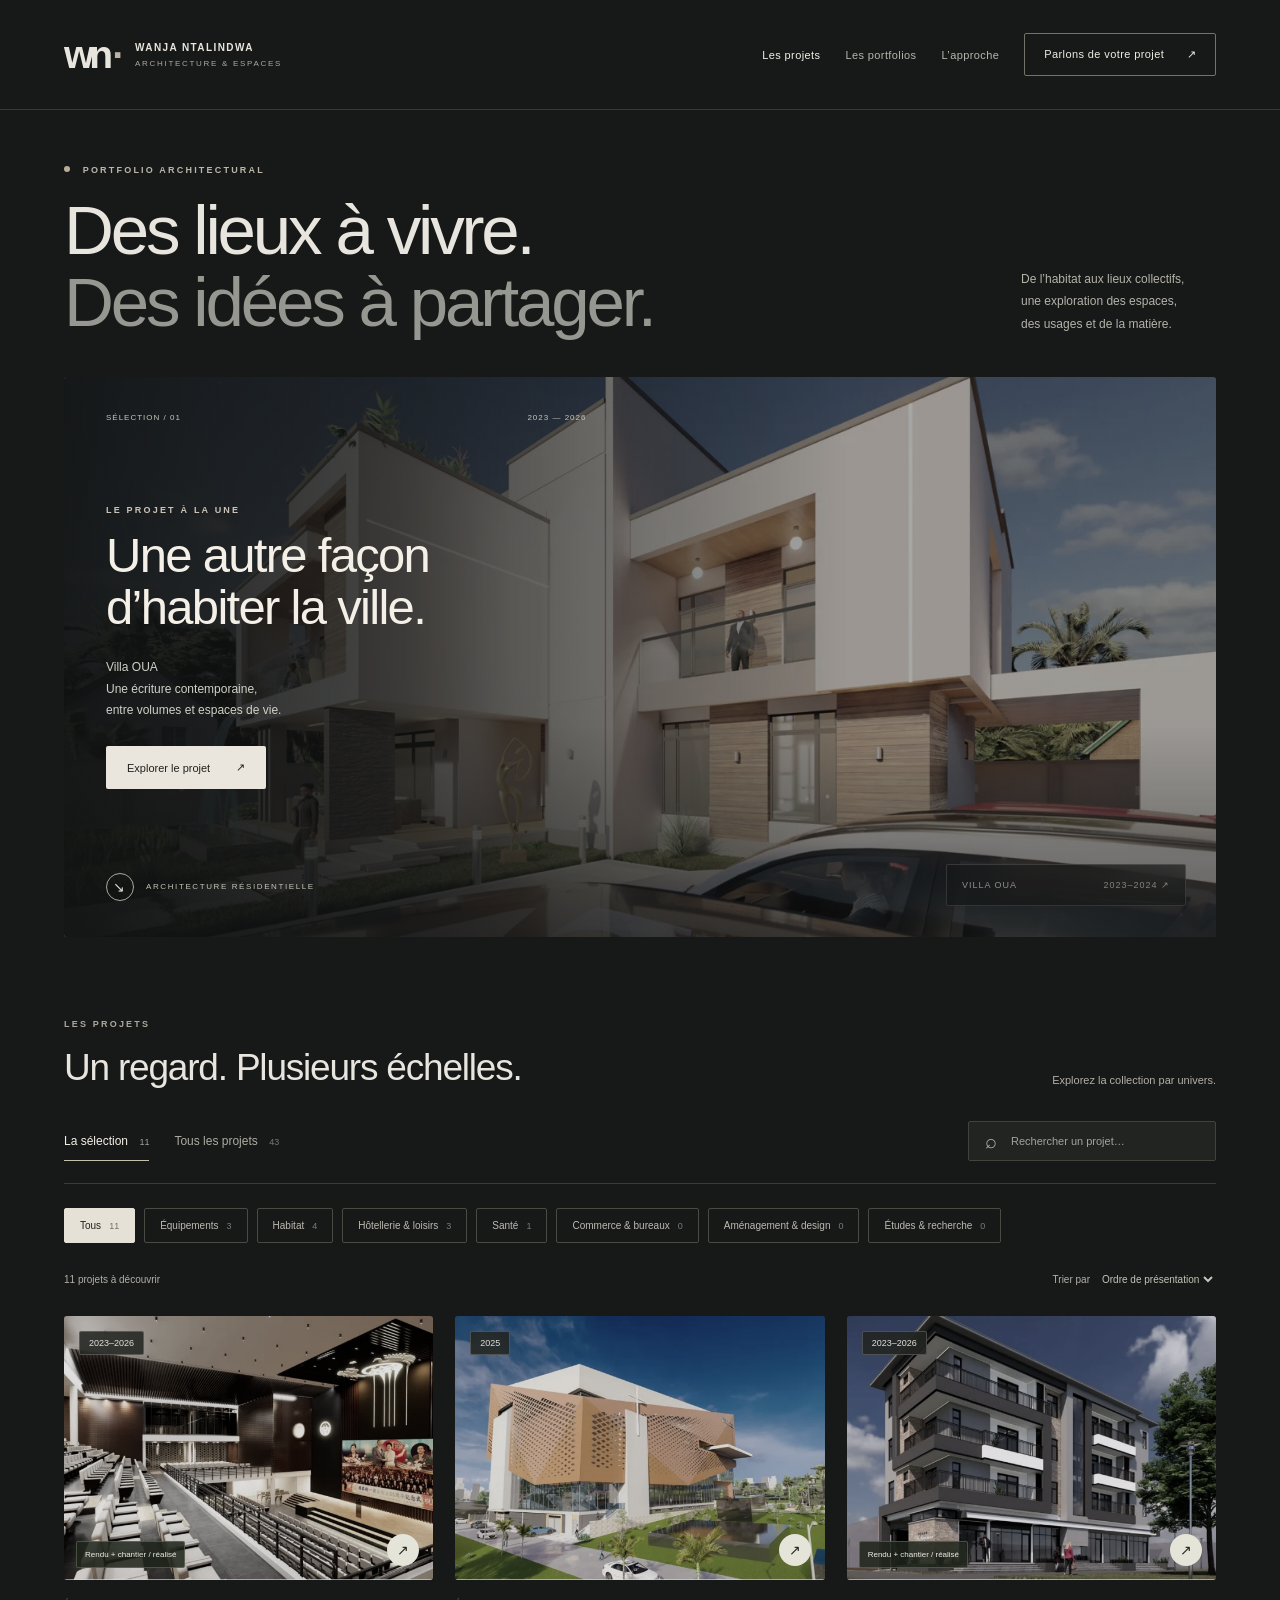
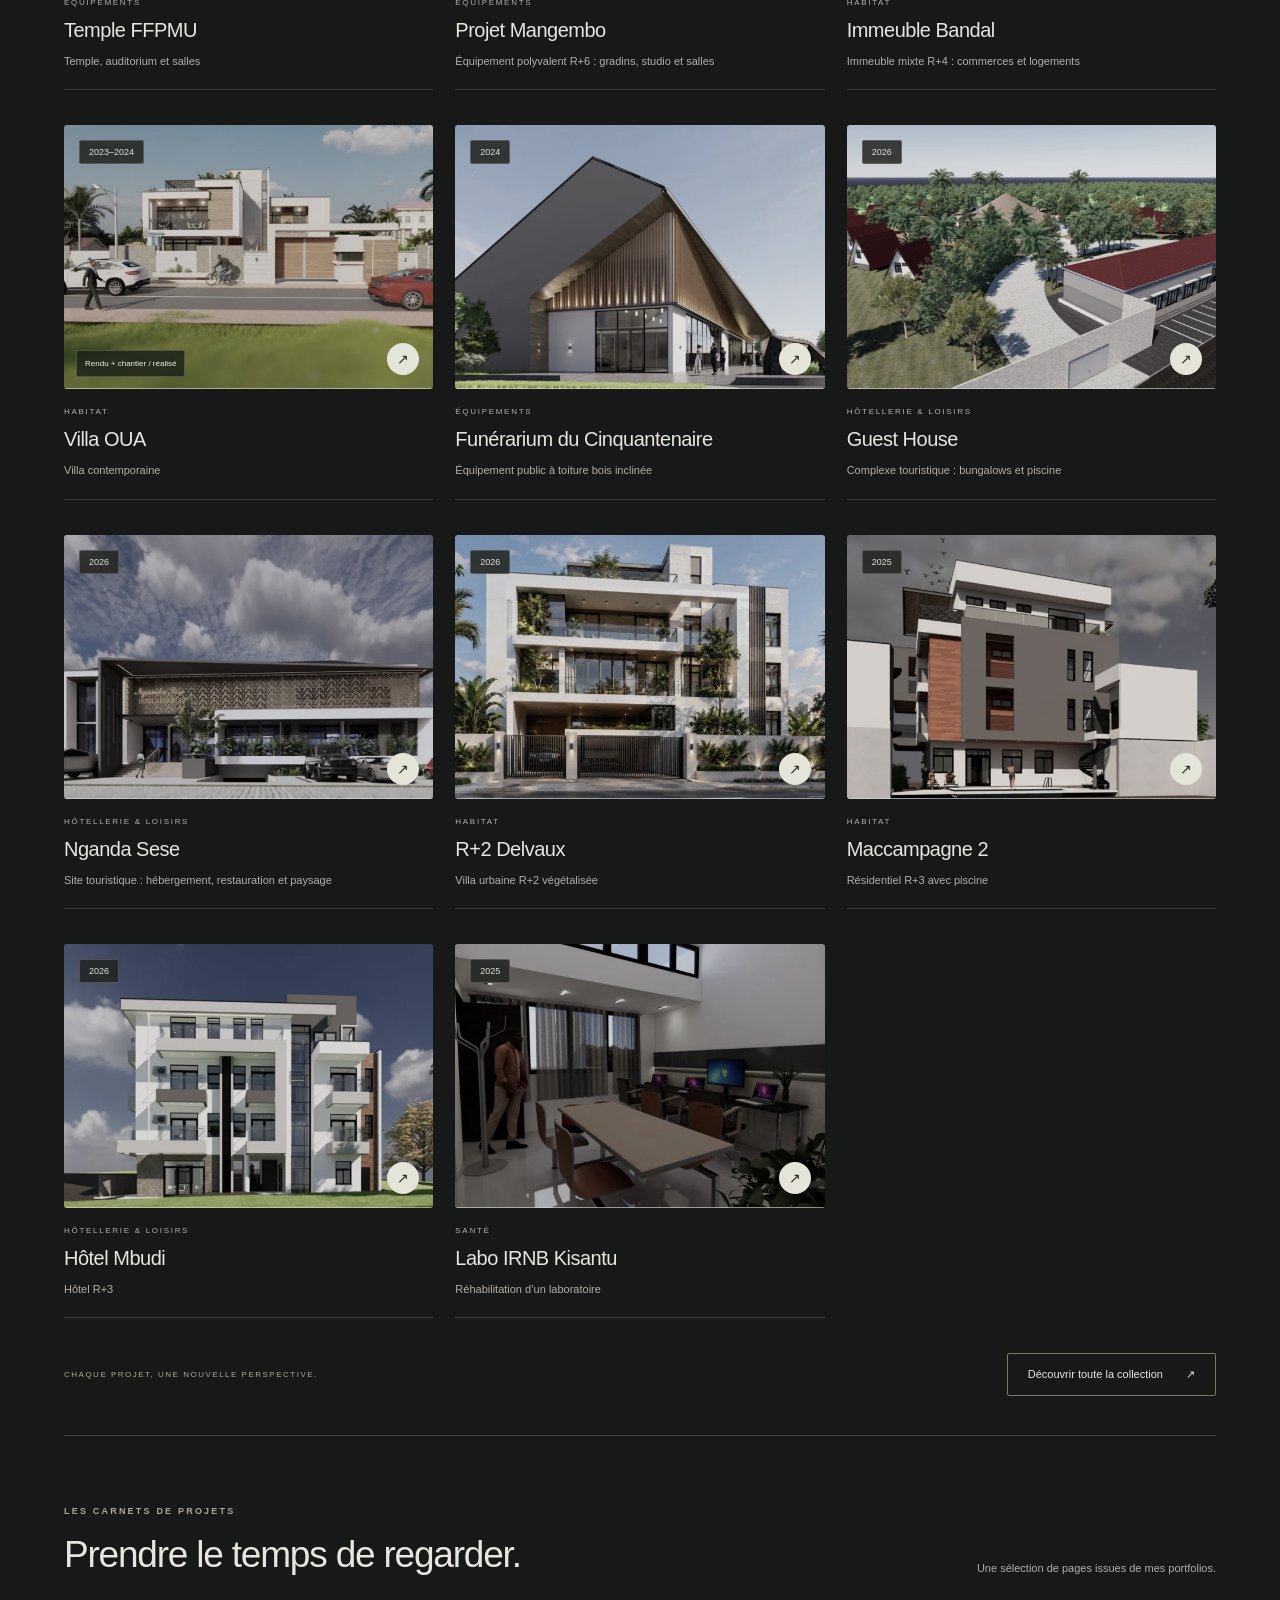
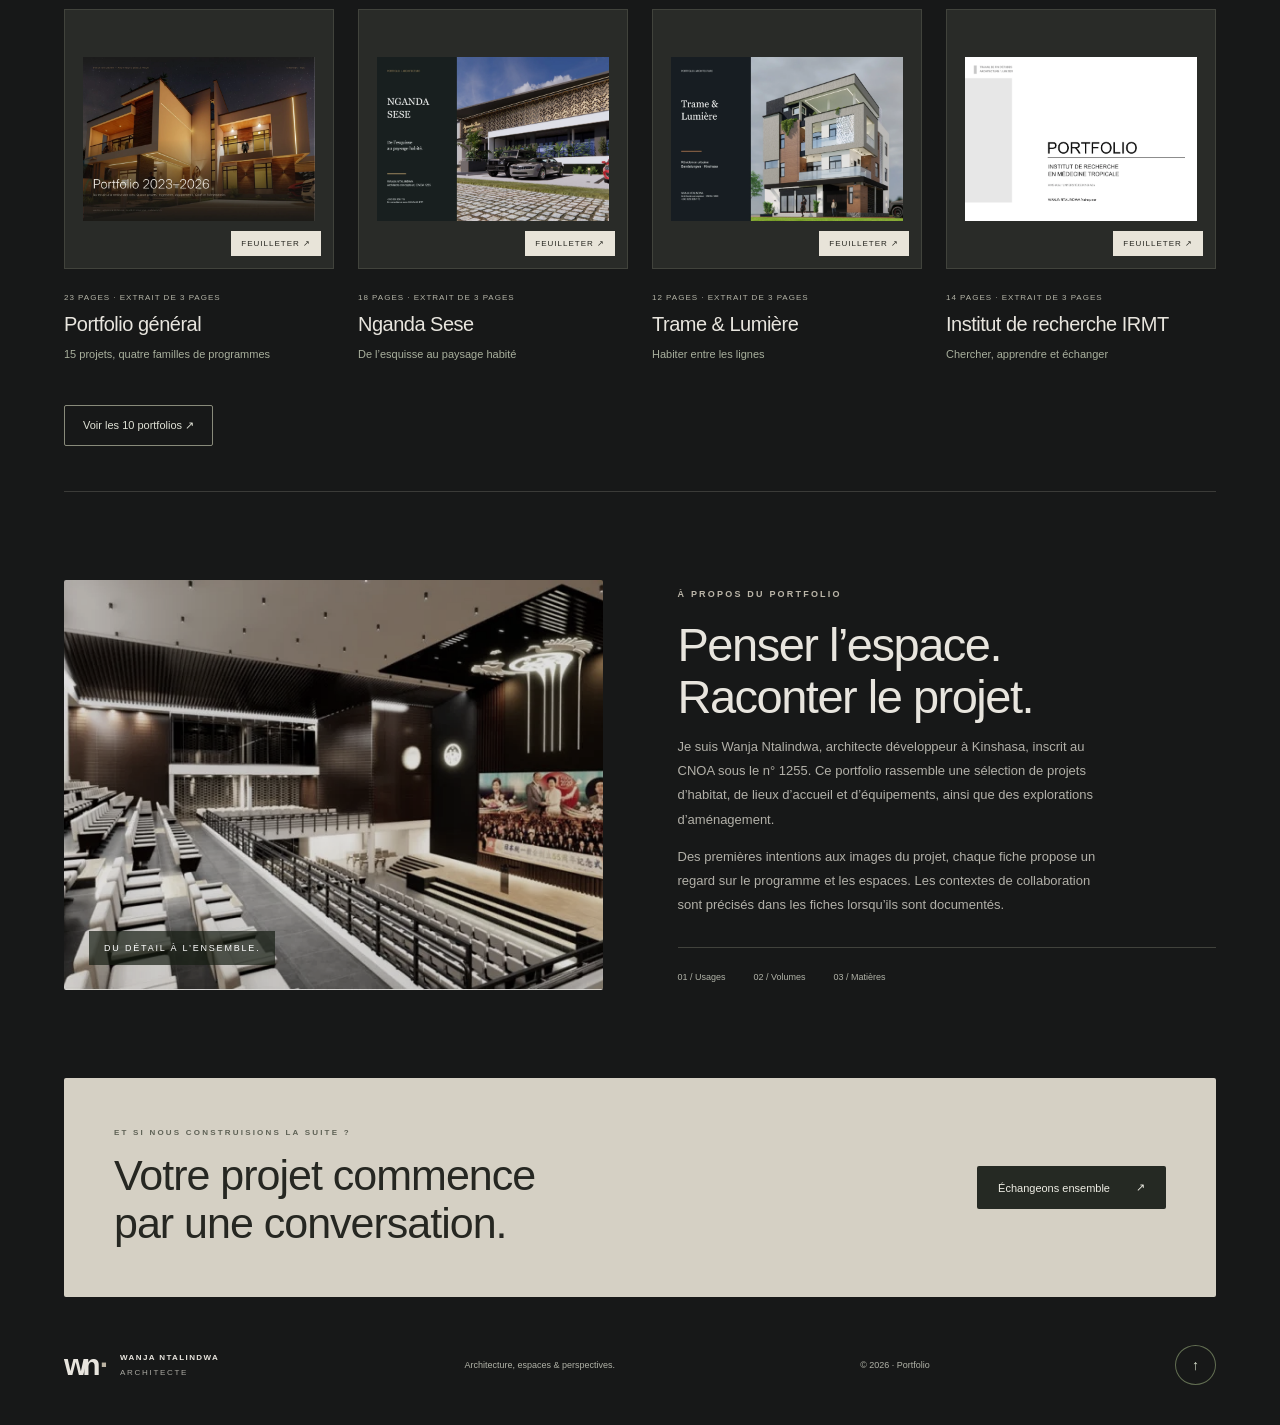
==== commit 82913d7d: "Présenter 43 projets, collaborations et 10 portfolios" ====
--- a/index.html
+++ b/index.html
@@ -1,11 +1,12 @@
 <!doctype html>
 <html lang="fr"><head><meta charset="utf-8"><meta name="viewport" content="width=device-width,initial-scale=1"><meta name="description" content="Le portfolio architectural de Wanja Ntalindwa. Habitat, équipements, hôtellerie, santé et design : une sélection de projets à découvrir."><meta name="theme-color" content="#171818"><title>Wanja Ntalindwa — Architecture & projets</title><link rel="icon" type="image/svg+xml" href="favicon.svg"><link rel="stylesheet" href="style.css"></head><body>
-<header class="header"><a class="brand" href="#accueil" aria-label="Wanja Ntalindwa, accueil"><span class="monogram">wn<span>·</span></span><span class="brandname">WANJA NTALINDWA<small>ARCHITECTURE & ESPACES</small></span></a><nav aria-label="Navigation principale"><a class="navlink active" href="#projets">Les projets</a><a class="navlink" href="#approche">L’approche</a><a class="contactlink" href="mailto:wanjantalindwa@gmail.com">Parlons de votre projet <span>↗</span></a></nav></header>
+<header class="header"><a class="brand" href="#accueil" aria-label="Wanja Ntalindwa, accueil"><span class="monogram">wn<span>·</span></span><span class="brandname">WANJA NTALINDWA<small>ARCHITECTURE & ESPACES</small></span></a><nav aria-label="Navigation principale"><a class="navlink active" href="#projets">Les projets</a><a class="navlink" href="#portfolios">Les portfolios</a><a class="navlink" href="#approche">L’approche</a><a class="contactlink" href="mailto:wanjastan@live.fr">Parlons de votre projet <span>↗</span></a></nav></header>
 <main><section class="intro" id="accueil"><div class="introtitle"><p class="eyebrow"><span class="dot"></span> PORTFOLIO ARCHITECTURAL</p><h1>Des lieux à vivre.<br><span>Des idées à partager.</span></h1></div><p class="introcopy">De l’habitat aux lieux collectifs, <br>une exploration des espaces, <br>des usages et de la matière.</p></section>
 <section class="hero" aria-label="Projet à la une"><div class="herotext"><div class="herotop"><span>SÉLECTION / 01</span><span>2023 — 2026</span></div><div><p class="eyebrow">LE PROJET À LA UNE</p><h2>Une autre façon<br>d’habiter la ville.</h2><p>Villa OUA<br>Une écriture contemporaine,<br>entre volumes et espaces de vie.</p><button class="whitebutton" data-open="A04">Explorer le projet <span>↗</span></button></div><div class="herobottom"><span class="tinycircle">↘</span> ARCHITECTURE RÉSIDENTIELLE</div></div><button class="heroimage" data-open="A04" aria-label="Découvrir la Villa OUA"><img src="assets/A04-1.webp" alt="Vue architecturale de la Villa OUA" fetchpriority="high"><span class="imagecaption">VILLA OUA <span>2023–2024 ↗</span></span></button></section>
-<section class="collection" id="projets"><div class="sectionheading"><div><p class="eyebrow">LES PROJETS</p><h2>Un regard. Plusieurs échelles.</h2></div><p>Explorez la collection par univers.</p></div><div class="toolbar"><div class="viewtabs" role="group" aria-label="Collection"><button class="selected" data-mode="selection">La sélection <span>11</span></button><button data-mode="all">Tous les projets <span id="totalcount">39</span></button></div><label class="search"><span>⌕</span><input id="search" type="search" placeholder="Rechercher un projet…" aria-label="Rechercher un projet"></label></div><div id="filters" class="filters" aria-label="Catégories de projets"></div><div class="resultline"><span id="resultcount" aria-live="polite"></span><label>Trier par <select id="sort" aria-label="Trier les projets"><option value="editorial">Ordre de présentation</option><option value="recent">Plus récents</option><option value="name">Nom du projet</option></select></label></div><div id="projectgrid" class="projectgrid"></div><div class="collectionend"><span>CHAQUE PROJET, UNE NOUVELLE PERSPECTIVE.</span><button id="showall">Découvrir toute la collection <span>↗</span></button></div></section>
-<section id="approche" class="approach"><div class="approachvisual"><img src="assets/A01-0.webp" alt="Intérieur du Temple FFPMU" loading="lazy"><span>DU DÉTAIL À L’ENSEMBLE.</span></div><div class="approachtext"><p class="eyebrow">À PROPOS DU PORTFOLIO</p><h2>Penser l’espace.<br>Raconter le projet.</h2><p>Je suis Wanja Ntalindwa, architecte. Ce portfolio rassemble une sélection de projets d’habitat, de lieux d’accueil et d’équipements, ainsi que des explorations d’aménagement.</p><p>Des premières intentions aux images du projet, chaque fiche propose un regard sur le programme et les espaces. Les contextes de collaboration sont précisés dans les fiches lorsqu’ils sont documentés.</p><div class="principles"><span>01 / Usages</span><span>02 / Volumes</span><span>03 / Matières</span></div></div></section>
-<section class="contactsection" id="contact"><div><p class="eyebrow">ET SI NOUS CONSTRUISIONS LA SUITE ?</p><h2>Votre projet commence<br>par une conversation.</h2></div><a class="whitebutton" href="mailto:wanjantalindwa@gmail.com">Échangeons ensemble <span>↗</span></a></section>
+<section class="collection" id="projets"><div class="sectionheading"><div><p class="eyebrow">LES PROJETS</p><h2>Un regard. Plusieurs échelles.</h2></div><p>Explorez la collection par univers.</p></div><div class="toolbar"><div class="viewtabs" role="group" aria-label="Collection"><button class="selected" data-mode="selection">La sélection <span>11</span></button><button data-mode="all">Tous les projets <span id="totalcount">43</span></button></div><label class="search"><span>⌕</span><input id="search" type="search" placeholder="Rechercher un projet…" aria-label="Rechercher un projet"></label></div><div id="filters" class="filters" aria-label="Catégories de projets"></div><div class="resultline"><span id="resultcount" aria-live="polite"></span><label>Trier par <select id="sort" aria-label="Trier les projets"><option value="editorial">Ordre de présentation</option><option value="recent">Plus récents</option><option value="name">Nom du projet</option></select></label></div><div id="projectgrid" class="projectgrid"></div><div class="collectionend"><span>CHAQUE PROJET, UNE NOUVELLE PERSPECTIVE.</span><button id="showall">Découvrir toute la collection <span>↗</span></button></div></section>
+<section class="bookssection" id="portfolios"><div class="sectionheading"><div><p class="eyebrow">LES CARNETS DE PROJETS</p><h2>Prendre le temps de regarder.</h2></div><p>Une sélection de pages issues de mes portfolios.</p></div><div id="bookgrid" class="bookgrid"></div><button class="morebooks" id="morebooks">Voir les 10 portfolios <span>↗</span></button></section>
+<section id="approche" class="approach"><div class="approachvisual"><img src="assets/A01-0.webp" alt="Intérieur du Temple FFPMU" loading="lazy"><span>DU DÉTAIL À L’ENSEMBLE.</span></div><div class="approachtext"><p class="eyebrow">À PROPOS DU PORTFOLIO</p><h2>Penser l’espace.<br>Raconter le projet.</h2><p>Je suis Wanja Ntalindwa, architecte développeur à Kinshasa, inscrit au CNOA sous le n° 1255. Ce portfolio rassemble une sélection de projets d’habitat, de lieux d’accueil et d’équipements, ainsi que des explorations d’aménagement.</p><p>Des premières intentions aux images du projet, chaque fiche propose un regard sur le programme et les espaces. Les contextes de collaboration sont précisés dans les fiches lorsqu’ils sont documentés.</p><div class="principles"><span>01 / Usages</span><span>02 / Volumes</span><span>03 / Matières</span></div></div></section>
+<section class="contactsection" id="contact"><div><p class="eyebrow">ET SI NOUS CONSTRUISIONS LA SUITE ?</p><h2>Votre projet commence<br>par une conversation.</h2></div><a class="whitebutton" href="mailto:wanjastan@live.fr">Échangeons ensemble <span>↗</span></a></section>
 </main><footer><a class="brand" href="#accueil"><span class="monogram">wn<span>·</span></span><span>WANJA NTALINDWA<small>ARCHITECTE</small></span></a><p>Architecture, espaces & perspectives.</p><span>© <span id="year">2026</span> · Portfolio</span><a href="#accueil" aria-label="Retour en haut">↑</a></footer>
-<dialog id="projectdialog" aria-labelledby="dialogtitle"><button class="close" id="close" aria-label="Fermer la fiche projet">×</button><div class="detailvisual"><img id="detailimage" alt=""><button class="galleryarrow prev" id="prev" aria-label="Image précédente">←</button><button class="galleryarrow next" id="next" aria-label="Image suivante">→</button><span id="imagecounter"></span></div><div class="detailbody"><div class="detailmeta"><span id="detailcategory"></span><span id="detailyear"></span></div><h2 id="dialogtitle"></h2><p id="detaildescription"></p><div id="thumbs" class="thumbs"></div><div class="detailcredits" id="detailcredits"></div><a href="mailto:wanjantalindwa@gmail.com" class="blackbutton">Parlons d’un projet similaire ↗</a></div></dialog>
-<noscript><p class="noscript">Activez JavaScript pour parcourir les catégories et les fiches de projets. Contact : wanjantalindwa@gmail.com.</p></noscript><script src="projects.js"></script><script src="app.js"></script></body></html>
+<dialog id="projectdialog" aria-labelledby="dialogtitle"><button class="close" id="close" aria-label="Fermer la fiche projet">×</button><div class="detailvisual"><img id="detailimage" alt=""><button class="galleryarrow prev" id="prev" aria-label="Image précédente">←</button><button class="galleryarrow next" id="next" aria-label="Image suivante">→</button><span id="imagecounter"></span></div><div class="imagelegend"><span id="imagecaptiontext"></span><a id="imageexpand" href="#" target="_blank" rel="noopener">Agrandir ↗</a></div><div class="detailbody"><div class="detailmeta"><span id="detailcategory"></span><span id="detailyear"></span></div><h2 id="dialogtitle"></h2><p id="detaildescription"></p><p id="detaillocation" class="detaillocation"></p><p id="detailstory" class="detailstory"></p><div id="thumbs" class="thumbs"></div><div class="detailcredits" id="detailcredits"></div><div id="detailbook"></div><a href="mailto:wanjastan@live.fr" class="blackbutton">Parlons d’un projet similaire ↗</a></div></dialog>
+<noscript><p class="noscript">Activez JavaScript pour parcourir les catégories et les fiches de projets. Contact : wanjastan@live.fr.</p></noscript><script src="projects.js"></script><script src="books.js"></script><script src="app.js"></script></body></html>
--- a/style.css
+++ b/style.css
@@ -8,3 +8,9 @@
 @media(min-width:1500px){.hero{height:610px;min-height:0}.heroimage{min-height:0}.herotext h2{font-size:57px}.herotext{padding:40px 48px}}
 @media(max-width:1100px){.hero{height:520px}.herotext{width:58%;padding:30px}.herotext h2{font-size:43px}.imagecaption{width:210px;font-size:8px;right:20px;bottom:26px}.sectionheading h2{font-size:32px}.approach{gap:38px}.approachtext h2{font-size:39px}.cardcontent h3{font-size:17px}}
 @media(max-width:760px){.header{height:85px}.header nav{font-size:10px;gap:16px}.contactlink{padding:10px 12px}.intro{margin:32px 0 28px}.intro h1{font-size:42px;letter-spacing:-1.7px;line-height:1.08}.introcopy{font-size:11px;margin-top:20px}.hero{height:540px;min-height:0;border-radius:2px}.heroimage{min-height:0}.heroimage img{object-position:61% center}.hero:after{background:linear-gradient(90deg,#111313d9,#11131345),linear-gradient(0deg,#111313b5,transparent 80%)}.herotext{width:100%;padding:25px;justify-content:start;gap:78px}.herotop{font-size:8px}.herotext h2{font-size:41px}.herotext p:not(.eyebrow){font-size:11px;margin:20px 0}.herotext .eyebrow{font-size:8px}.imagecaption{left:25px;right:25px;bottom:20px;width:auto;font-size:8px;padding:12px}.collection{margin-top:45px}.sectionheading h2{font-size:28px}.viewtabs{gap:22px;width:auto}.viewtabs button{font-size:11px;flex:initial}.search{padding:13px 15px}.search input{width:100%}.filters{margin-top:20px}.filters button{font-size:10px}.projectgrid{gap:28px 14px}.cardvisual{aspect-ratio:1.05}.cardcontent{padding:15px 0}.cardcontent>p{font-size:7px;letter-spacing:1px}.cardcontent h3{font-size:16px;line-height:1.2;min-height:39px}.carddescription{font-size:9px;white-space:normal;line-height:1.5;min-height:28px}.cardyear{font-size:8px;padding:5px 7px}.approach{padding:45px 0;gap:28px}.approachvisual{height:290px}.approachtext h2{font-size:36px}.approachtext>p:not(.eyebrow){font-size:12px}.contactsection{padding:31px 25px}.contactsection h2{font-size:32px}.contactsection .eyebrow{font-size:7px}.detailbody{padding:25px}.detailbody h2{font-size:29px}.detailmeta{font-size:8px}.detailcredits{font-size:10px}footer{padding-top:30px;padding-bottom:30px}}
+
+.bookssection{padding-top:70px;border-bottom:1px solid var(--line);padding-bottom:45px}.bookgrid{display:grid;grid-template-columns:repeat(4,minmax(0,1fr));gap:24px}.bookcard button{display:block;width:100%;text-align:left;background:transparent;padding:0;color:var(--ink)}.bookcover{height:260px;background:#292b28;padding:18px;position:relative;overflow:hidden;display:grid;place-items:center;border:1px solid #41433c}.bookcover img{width:100%;height:100%;object-fit:contain;transition:transform .4s}.bookcard:hover img{transform:scale(1.04)}.bookcover>span{position:absolute;right:12px;bottom:12px;background:#e8e4d9;color:#25251f;padding:8px 10px;font-size:8px;letter-spacing:1px}.bookinfo{padding:18px 0 22px}.bookinfo small{font-size:8px;letter-spacing:1px;color:#b4b4a7}.bookinfo h3{font-size:20px;font-weight:400;letter-spacing:-.5px;margin:10px 0}.bookinfo p{color:#a9b09d;font-size:11px;line-height:1.6;margin:0}.morebooks,.portfolio-button{border:1px solid #888a7a;border-radius:2px;padding:13px 18px;background:transparent;color:#e0e2d6;font-size:11px}.morebooks{margin-top:20px}.morebooks:hover,.portfolio-button:hover{background:#e5e4d7;color:#25281e}.portfolio-button{margin-bottom:18px}.imagelegend{padding:12px 25px;margin:0;border-bottom:1px solid #3c4235;color:#c2cbb6;font-size:10px;letter-spacing:.4px;background:#252923}.detailbody .detailstory{font-size:14px;line-height:1.85;max-width:780px;color:#c6c9bf}.detailbody .detaillocation{font-size:10px;letter-spacing:1px;text-transform:uppercase;color:#b8bda9;margin-top:14px}.detailcredits{padding-top:20px;border-top:1px solid #434b39}.detailcredits small{font-size:8px;letter-spacing:1.5px;color:#e3e7d9}.detailcredits p{font-size:11px;line-height:1.8}.stagebadge{position:absolute;left:12px;bottom:12px;background:#1e241ad9;color:#ebeee3;border:1px solid #a4ae9055;border-radius:2px;padding:7px 8px;font-size:8px;max-width:75%;line-height:1.4}.header nav{gap:25px}@media(max-width:1000px){.bookgrid{grid-template-columns:repeat(2,minmax(0,1fr))}.bookcover{height:280px}.header nav{gap:17px}}@media(max-width:760px){.bookssection{padding-top:40px;padding-bottom:30px}.bookgrid{gap:15px}.bookcover{height:190px;padding:10px}.bookinfo h3{font-size:17px}.bookinfo small{font-size:7px;line-height:1.6;display:block}.bookinfo p{font-size:10px}.bookcover>span{right:8px;bottom:8px;font-size:7px;padding:6px}.header nav .navlink:nth-child(3){display:none}.stagebadge{font-size:7px;bottom:8px;left:8px;padding:5px;max-width:65%}.imagelegend{font-size:9px;padding:11px 18px}.detailbody .detailstory{font-size:12px}.detailcredits p{font-size:10px}}
+
+.imagelegend{display:flex;justify-content:space-between;gap:20px;align-items:center}.imagelegend a{flex-shrink:0;color:#ecebdf;border-bottom:1px solid #929b85;padding-bottom:3px}
+
+.detailvisual{overflow:hidden;grid-template-rows:minmax(0,1fr)}.detailvisual>img{min-height:0;min-width:0;max-height:100%;display:block}
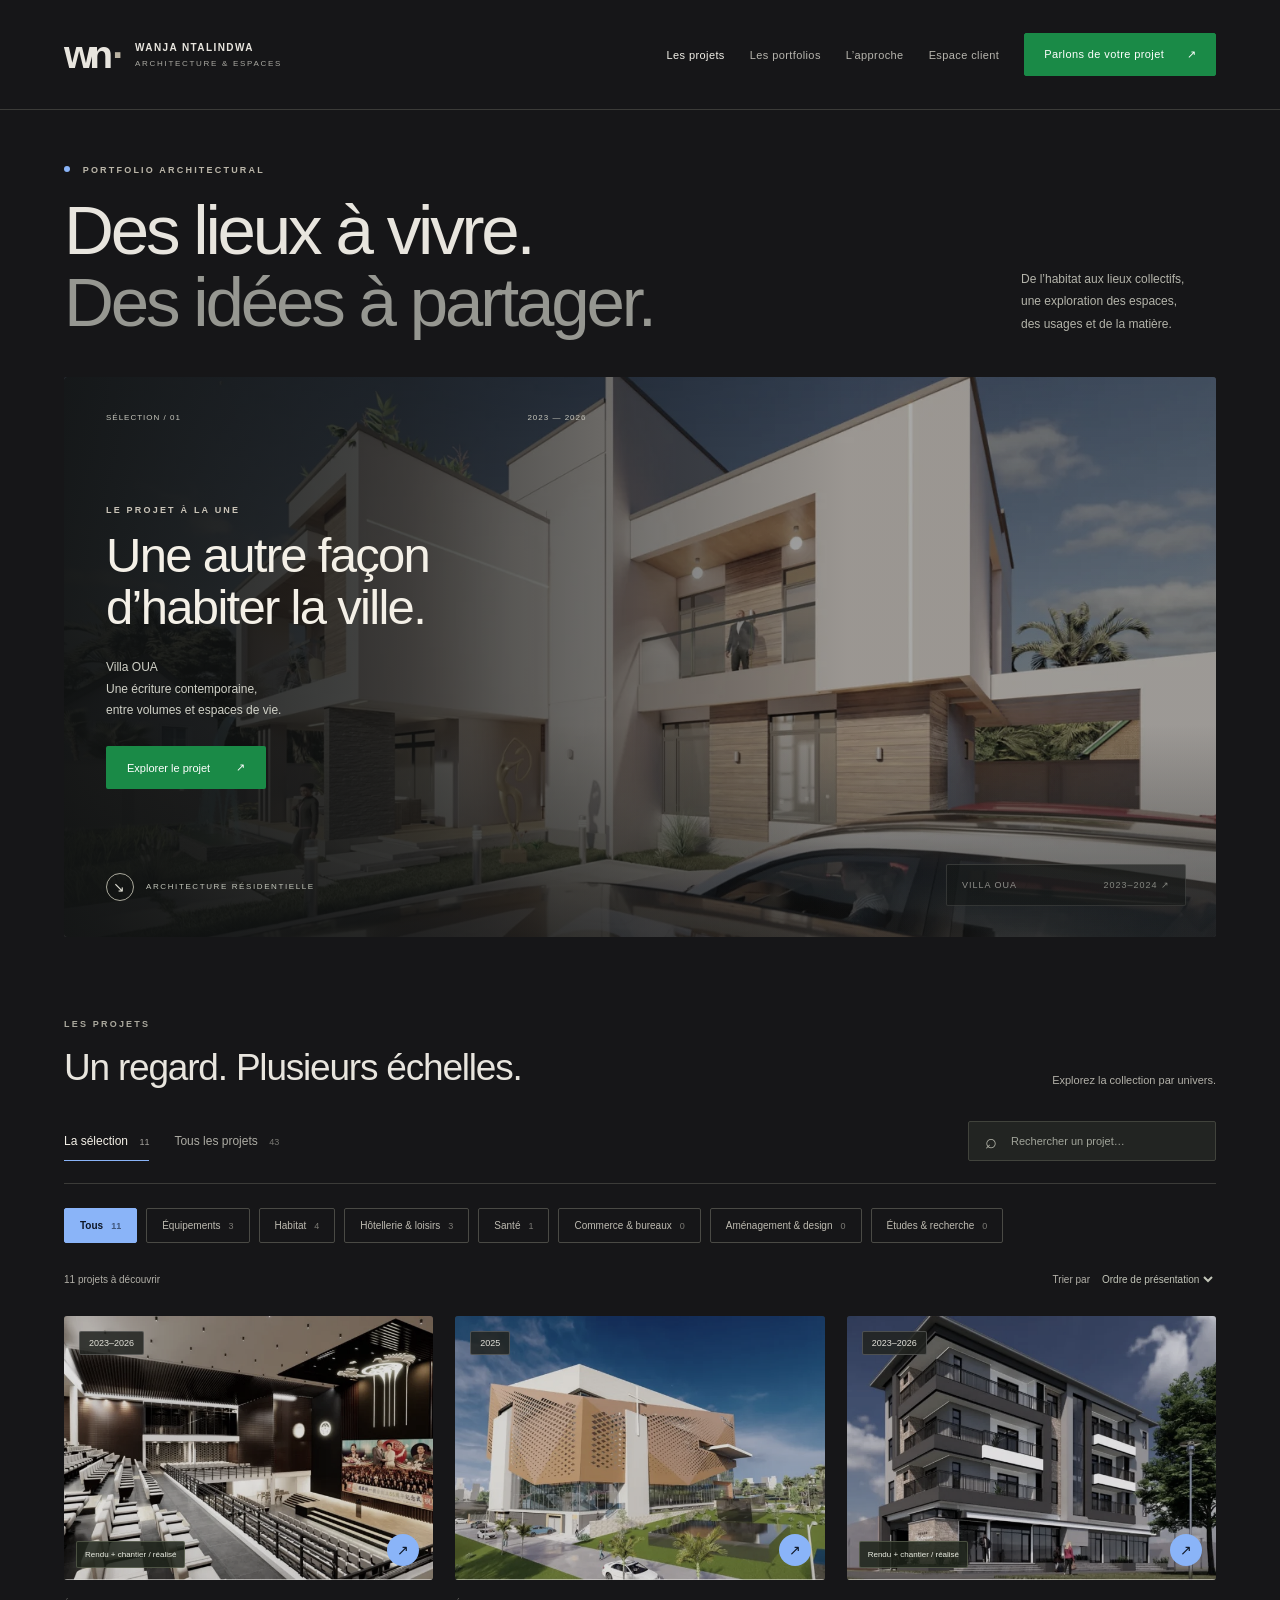
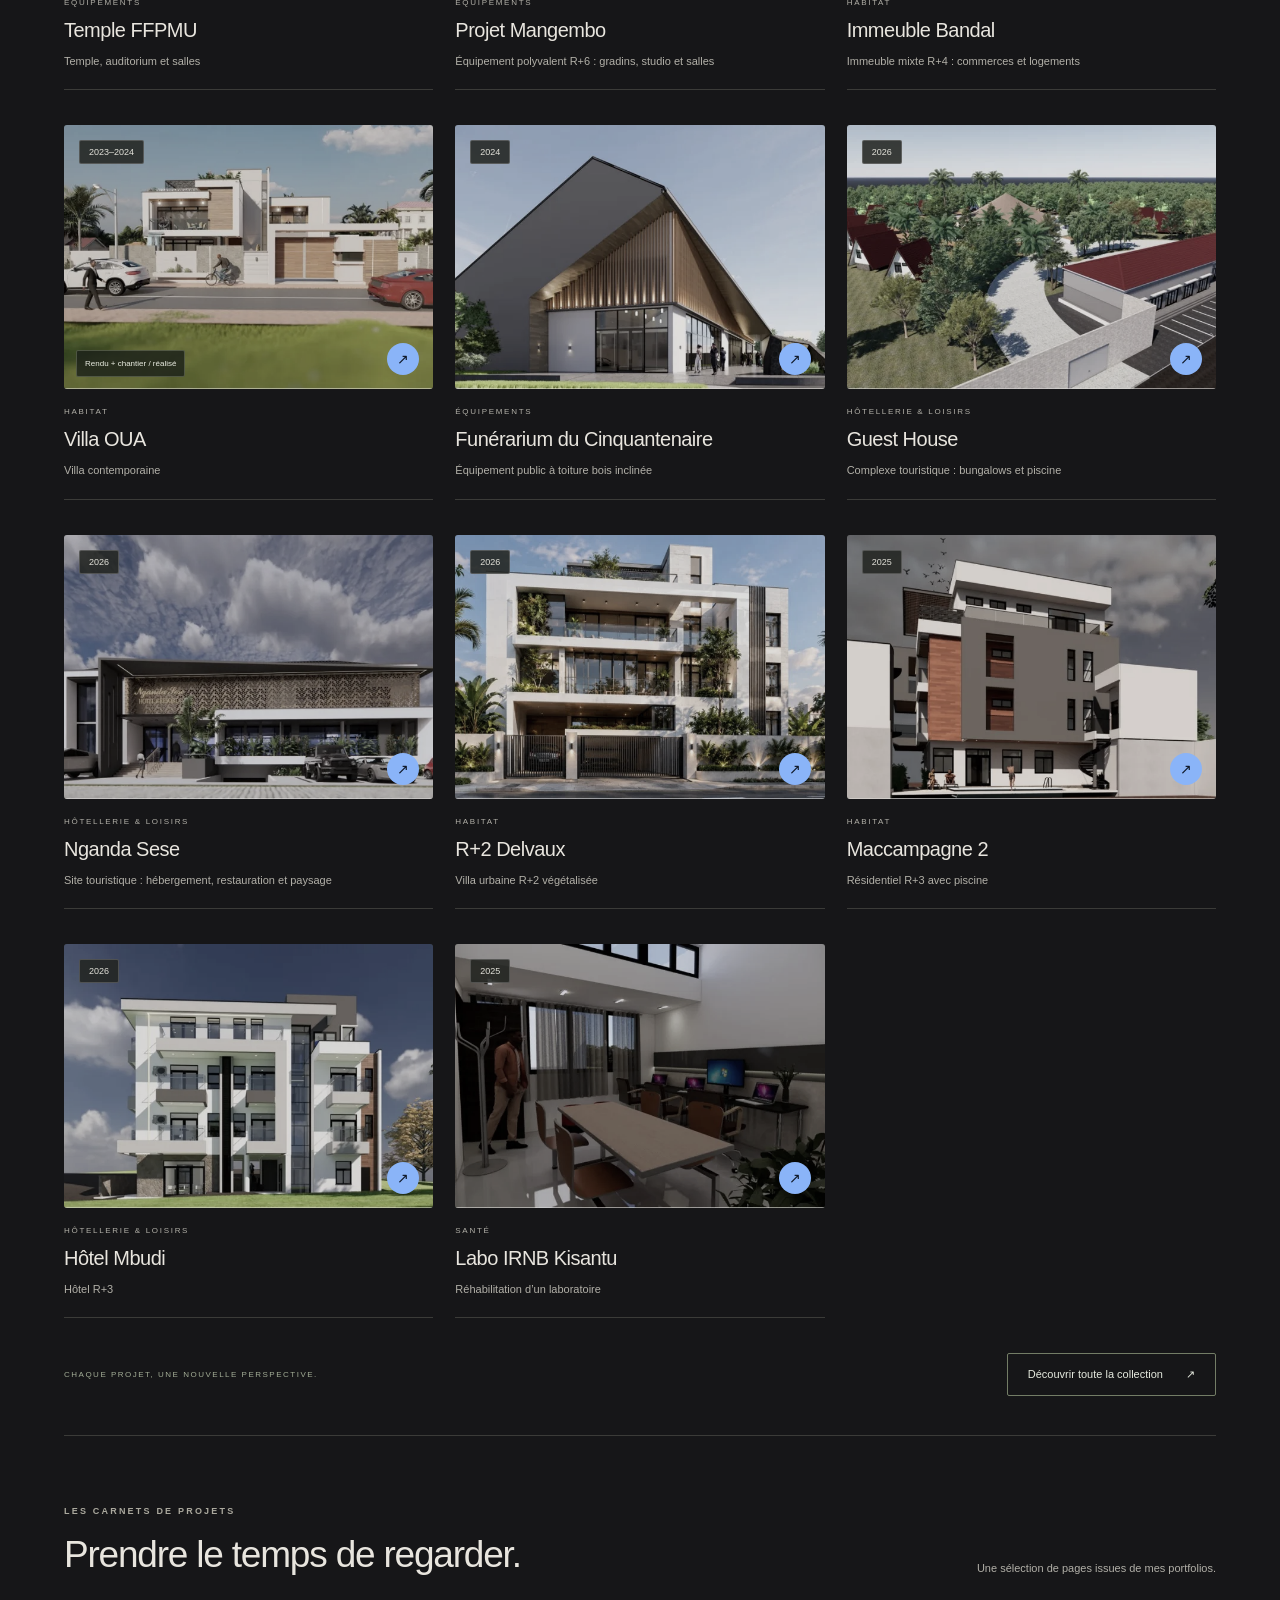
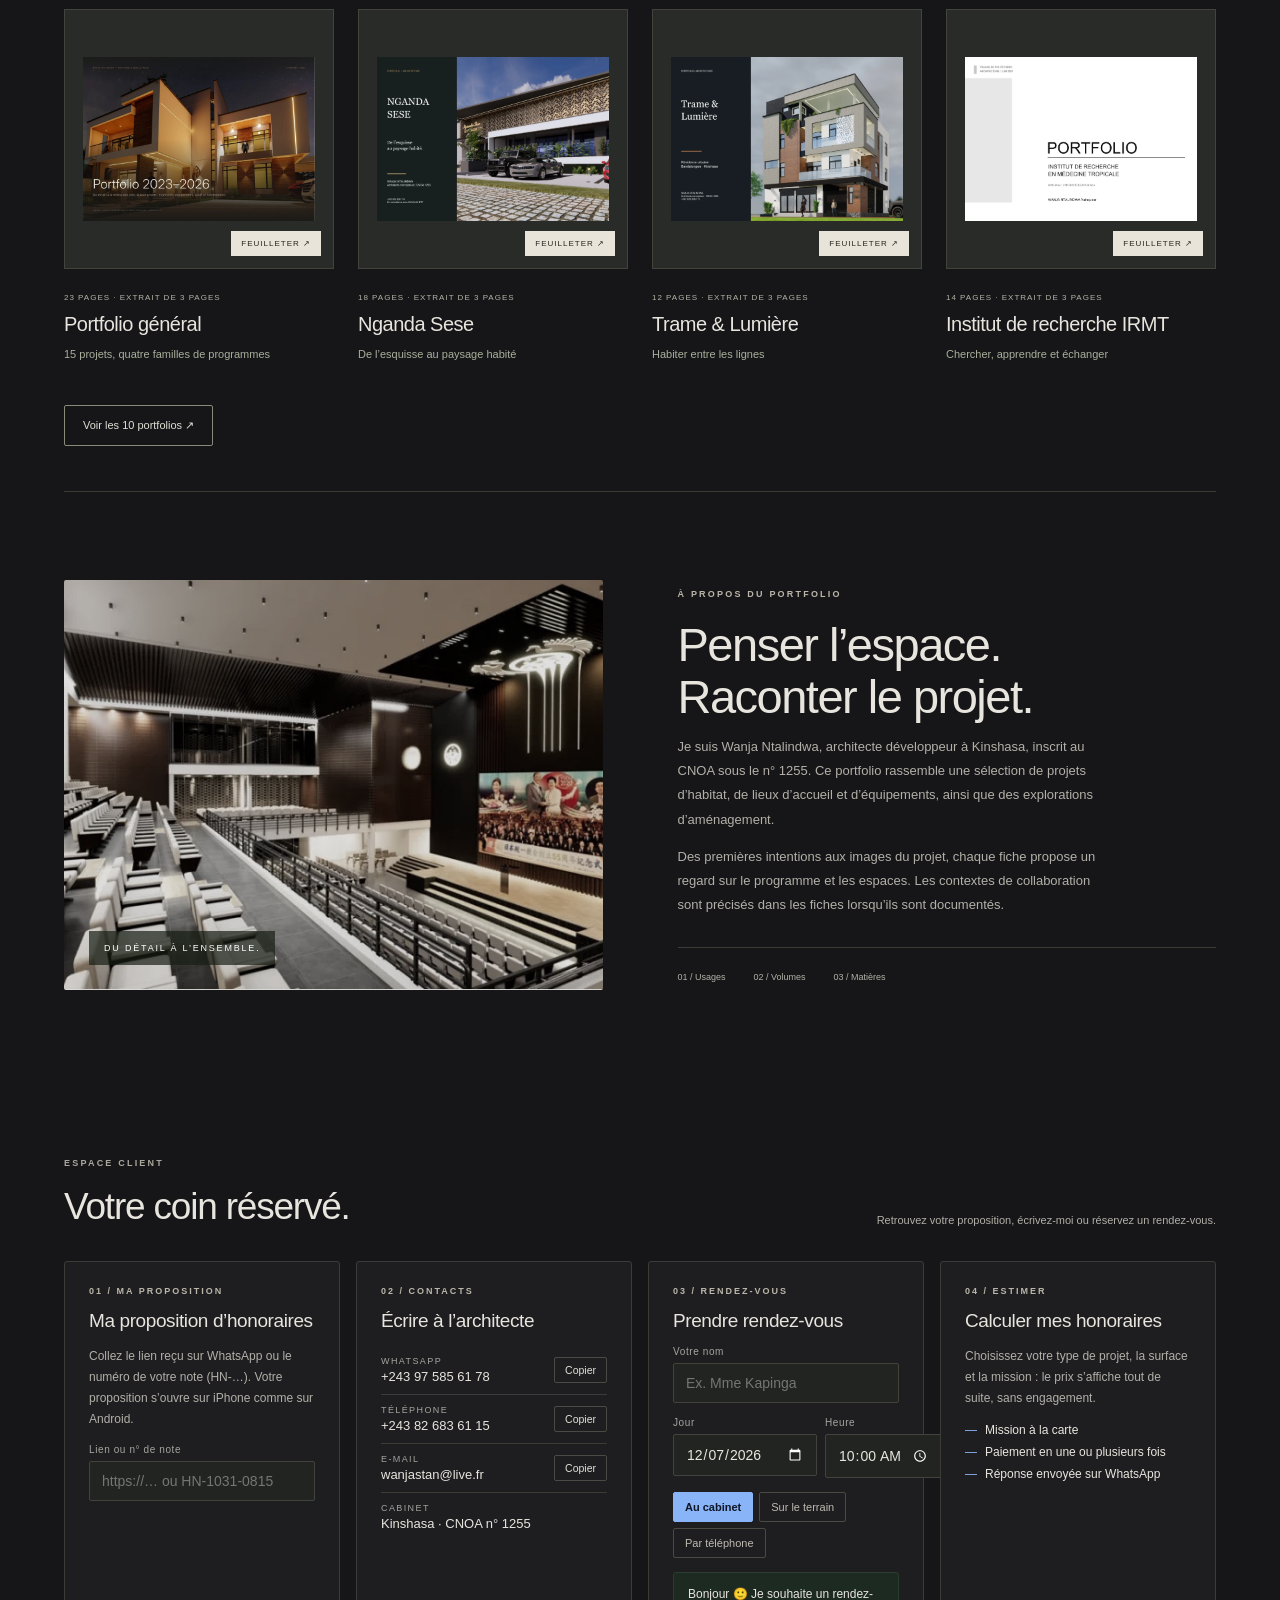
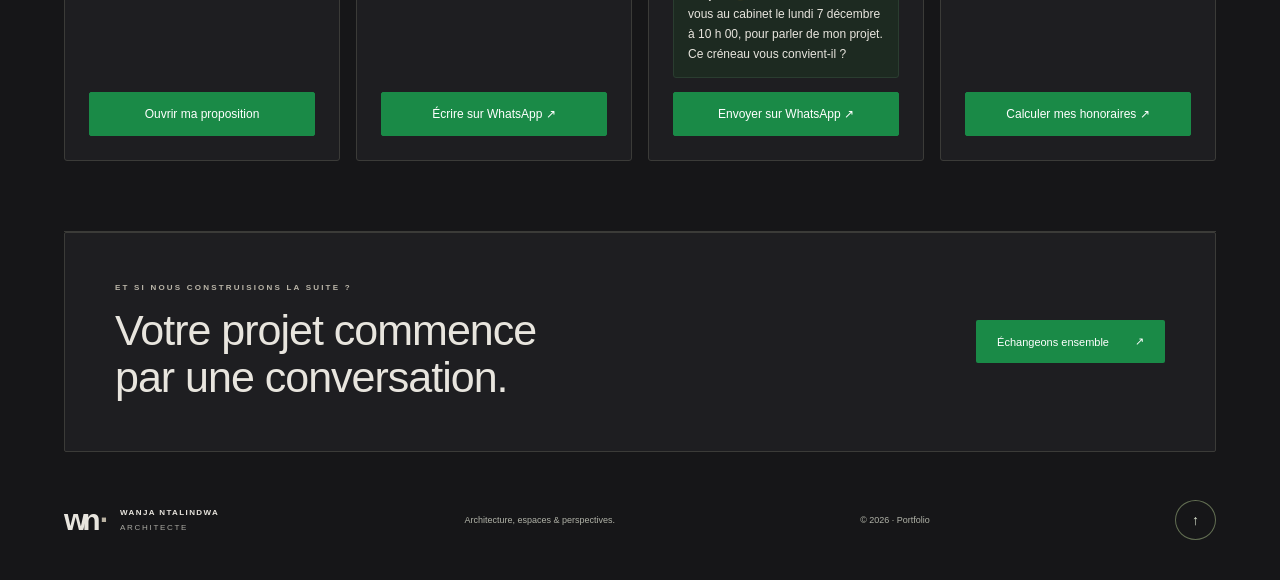
==== commit 326d373c: "Ajouter l'espace client et la page proposition pour iPhone Espace client (proposition, contacts, ren" ====
--- a/index.html
+++ b/index.html
@@ -1,12 +1,19 @@
 <!doctype html>
-<html lang="fr"><head><meta charset="utf-8"><meta name="viewport" content="width=device-width,initial-scale=1"><meta name="description" content="Le portfolio architectural de Wanja Ntalindwa. Habitat, équipements, hôtellerie, santé et design : une sélection de projets à découvrir."><meta name="theme-color" content="#171818"><title>Wanja Ntalindwa — Architecture & projets</title><link rel="icon" type="image/svg+xml" href="favicon.svg"><link rel="stylesheet" href="style.css"></head><body>
-<header class="header"><a class="brand" href="#accueil" aria-label="Wanja Ntalindwa, accueil"><span class="monogram">wn<span>·</span></span><span class="brandname">WANJA NTALINDWA<small>ARCHITECTURE & ESPACES</small></span></a><nav aria-label="Navigation principale"><a class="navlink active" href="#projets">Les projets</a><a class="navlink" href="#portfolios">Les portfolios</a><a class="navlink" href="#approche">L’approche</a><a class="contactlink" href="mailto:wanjastan@live.fr">Parlons de votre projet <span>↗</span></a></nav></header>
+<html lang="fr"><head><meta charset="utf-8"><meta name="viewport" content="width=device-width,initial-scale=1"><meta name="description" content="Le portfolio architectural de Wanja Ntalindwa. Habitat, équipements, hôtellerie, santé et design : une sélection de projets à découvrir."><meta name="theme-color" content="#161618"><title>Wanja Ntalindwa — Architecture & projets</title><link rel="icon" type="image/svg+xml" href="favicon.svg"><link rel="stylesheet" href="style.css"><link rel="stylesheet" href="ardoise.css"></head><body>
+<header class="header"><a class="brand" href="#accueil" aria-label="Wanja Ntalindwa, accueil"><span class="monogram">wn<span>·</span></span><span class="brandname">WANJA NTALINDWA<small>ARCHITECTURE & ESPACES</small></span></a><nav aria-label="Navigation principale"><a class="navlink active" href="#projets">Les projets</a><a class="navlink" href="#portfolios">Les portfolios</a><a class="navlink" href="#approche">L’approche</a><a class="navlink ec" href="#espace-client">Espace client</a><a class="contactlink" href="#espace-client">Parlons de votre projet <span>↗</span></a></nav></header>
 <main><section class="intro" id="accueil"><div class="introtitle"><p class="eyebrow"><span class="dot"></span> PORTFOLIO ARCHITECTURAL</p><h1>Des lieux à vivre.<br><span>Des idées à partager.</span></h1></div><p class="introcopy">De l’habitat aux lieux collectifs, <br>une exploration des espaces, <br>des usages et de la matière.</p></section>
 <section class="hero" aria-label="Projet à la une"><div class="herotext"><div class="herotop"><span>SÉLECTION / 01</span><span>2023 — 2026</span></div><div><p class="eyebrow">LE PROJET À LA UNE</p><h2>Une autre façon<br>d’habiter la ville.</h2><p>Villa OUA<br>Une écriture contemporaine,<br>entre volumes et espaces de vie.</p><button class="whitebutton" data-open="A04">Explorer le projet <span>↗</span></button></div><div class="herobottom"><span class="tinycircle">↘</span> ARCHITECTURE RÉSIDENTIELLE</div></div><button class="heroimage" data-open="A04" aria-label="Découvrir la Villa OUA"><img src="assets/A04-1.webp" alt="Vue architecturale de la Villa OUA" fetchpriority="high"><span class="imagecaption">VILLA OUA <span>2023–2024 ↗</span></span></button></section>
 <section class="collection" id="projets"><div class="sectionheading"><div><p class="eyebrow">LES PROJETS</p><h2>Un regard. Plusieurs échelles.</h2></div><p>Explorez la collection par univers.</p></div><div class="toolbar"><div class="viewtabs" role="group" aria-label="Collection"><button class="selected" data-mode="selection">La sélection <span>11</span></button><button data-mode="all">Tous les projets <span id="totalcount">43</span></button></div><label class="search"><span>⌕</span><input id="search" type="search" placeholder="Rechercher un projet…" aria-label="Rechercher un projet"></label></div><div id="filters" class="filters" aria-label="Catégories de projets"></div><div class="resultline"><span id="resultcount" aria-live="polite"></span><label>Trier par <select id="sort" aria-label="Trier les projets"><option value="editorial">Ordre de présentation</option><option value="recent">Plus récents</option><option value="name">Nom du projet</option></select></label></div><div id="projectgrid" class="projectgrid"></div><div class="collectionend"><span>CHAQUE PROJET, UNE NOUVELLE PERSPECTIVE.</span><button id="showall">Découvrir toute la collection <span>↗</span></button></div></section>
 <section class="bookssection" id="portfolios"><div class="sectionheading"><div><p class="eyebrow">LES CARNETS DE PROJETS</p><h2>Prendre le temps de regarder.</h2></div><p>Une sélection de pages issues de mes portfolios.</p></div><div id="bookgrid" class="bookgrid"></div><button class="morebooks" id="morebooks">Voir les 10 portfolios <span>↗</span></button></section>
 <section id="approche" class="approach"><div class="approachvisual"><img src="assets/A01-0.webp" alt="Intérieur du Temple FFPMU" loading="lazy"><span>DU DÉTAIL À L’ENSEMBLE.</span></div><div class="approachtext"><p class="eyebrow">À PROPOS DU PORTFOLIO</p><h2>Penser l’espace.<br>Raconter le projet.</h2><p>Je suis Wanja Ntalindwa, architecte développeur à Kinshasa, inscrit au CNOA sous le n° 1255. Ce portfolio rassemble une sélection de projets d’habitat, de lieux d’accueil et d’équipements, ainsi que des explorations d’aménagement.</p><p>Des premières intentions aux images du projet, chaque fiche propose un regard sur le programme et les espaces. Les contextes de collaboration sont précisés dans les fiches lorsqu’ils sont documentés.</p><div class="principles"><span>01 / Usages</span><span>02 / Volumes</span><span>03 / Matières</span></div></div></section>
-<section class="contactsection" id="contact"><div><p class="eyebrow">ET SI NOUS CONSTRUISIONS LA SUITE ?</p><h2>Votre projet commence<br>par une conversation.</h2></div><a class="whitebutton" href="mailto:wanjastan@live.fr">Échangeons ensemble <span>↗</span></a></section>
+<section class="espace" id="espace-client"><div class="sectionheading"><div><p class="eyebrow">ESPACE CLIENT</p><h2>Votre coin réservé.</h2></div><p>Retrouvez votre proposition, écrivez-moi ou réservez un rendez-vous.</p></div>
+<div class="espacegrid">
+<article class="ecarte"><span class="num">01 / MA PROPOSITION</span><h3>Ma proposition d’honoraires</h3><p>Collez le lien reçu sur WhatsApp ou le numéro de votre note (HN-…). Votre proposition s’ouvre sur iPhone comme sur Android.</p><label class="champ">Lien ou n° de note<input id="ec-lien" placeholder="https://… ou HN-1031-0815" autocomplete="off"></label><p class="aide" id="ec-msg"></p><div class="bas"><button class="vert" id="ec-ouvrir">Ouvrir ma proposition</button></div></article>
+<article class="ecarte"><span class="num">02 / CONTACTS</span><h3>Écrire à l’architecte</h3><div><div class="ligne"><div><small>WhatsApp</small><b id="c-wa">+243 97 585 61 78</b></div><button class="copier" data-copier="#c-wa">Copier</button></div><div class="ligne"><div><small>Téléphone</small><b id="c-tel">+243 82 683 61 15</b></div><button class="copier" data-copier="#c-tel">Copier</button></div><div class="ligne"><div><small>E-mail</small><b id="c-mail">wanjastan@live.fr</b></div><button class="copier" data-copier="#c-mail">Copier</button></div><div class="ligne"><div><small>Cabinet</small><b>Kinshasa · CNOA n° 1255</b></div></div></div><div class="bas"><a class="vert" id="ec-wa" href="https://wa.me/243975856178" target="_blank" rel="noopener">Écrire sur WhatsApp ↗</a></div></article>
+<article class="ecarte"><span class="num">03 / RENDEZ-VOUS</span><h3>Prendre rendez-vous</h3><label class="champ">Votre nom<input id="rv-n" placeholder="Ex. Mme Kapinga" autocomplete="name"></label><div class="deux"><label class="champ">Jour<input type="date" id="rv-j"></label><label class="champ">Heure<input type="time" id="rv-h"></label></div><div class="seg" id="rv-lieu" role="group" aria-label="Lieu du rendez-vous"><button data-lieu="au cabinet" aria-pressed="true">Au cabinet</button><button data-lieu="sur le terrain" aria-pressed="false">Sur le terrain</button><button data-lieu="par téléphone" aria-pressed="false">Par téléphone</button></div><div class="bulle" id="rv-m"></div><div class="bas"><button class="vert" id="rv-env">Envoyer sur WhatsApp ↗</button></div></article>
+<article class="ecarte"><span class="num">04 / ESTIMER</span><h3>Calculer mes honoraires</h3><p>Choisissez votre type de projet, la surface et la mission : le prix s’affiche tout de suite, sans engagement.</p><ul class="promesse"><li>Mission à la carte</li><li>Paiement en une ou plusieurs fois</li><li>Réponse envoyée sur WhatsApp</li></ul><div class="bas"><a class="vert" href="client/index.html">Calculer mes honoraires ↗</a></div></article>
+</div></section>
+<section class="contactsection" id="contact"><div><p class="eyebrow">ET SI NOUS CONSTRUISIONS LA SUITE ?</p><h2>Votre projet commence<br>par une conversation.</h2></div><a class="whitebutton" href="#espace-client">Échangeons ensemble <span>↗</span></a></section>
 </main><footer><a class="brand" href="#accueil"><span class="monogram">wn<span>·</span></span><span>WANJA NTALINDWA<small>ARCHITECTE</small></span></a><p>Architecture, espaces & perspectives.</p><span>© <span id="year">2026</span> · Portfolio</span><a href="#accueil" aria-label="Retour en haut">↑</a></footer>
-<dialog id="projectdialog" aria-labelledby="dialogtitle"><button class="close" id="close" aria-label="Fermer la fiche projet">×</button><div class="detailvisual"><img id="detailimage" alt=""><button class="galleryarrow prev" id="prev" aria-label="Image précédente">←</button><button class="galleryarrow next" id="next" aria-label="Image suivante">→</button><span id="imagecounter"></span></div><div class="imagelegend"><span id="imagecaptiontext"></span><a id="imageexpand" href="#" target="_blank" rel="noopener">Agrandir ↗</a></div><div class="detailbody"><div class="detailmeta"><span id="detailcategory"></span><span id="detailyear"></span></div><h2 id="dialogtitle"></h2><p id="detaildescription"></p><p id="detaillocation" class="detaillocation"></p><p id="detailstory" class="detailstory"></p><div id="thumbs" class="thumbs"></div><div class="detailcredits" id="detailcredits"></div><div id="detailbook"></div><a href="mailto:wanjastan@live.fr" class="blackbutton">Parlons d’un projet similaire ↗</a></div></dialog>
-<noscript><p class="noscript">Activez JavaScript pour parcourir les catégories et les fiches de projets. Contact : wanjastan@live.fr.</p></noscript><script src="projects.js"></script><script src="books.js"></script><script src="app.js"></script></body></html>
+<dialog id="projectdialog" aria-labelledby="dialogtitle"><button class="close" id="close" aria-label="Fermer la fiche projet">×</button><div class="detailvisual"><img id="detailimage" alt=""><button class="galleryarrow prev" id="prev" aria-label="Image précédente">←</button><button class="galleryarrow next" id="next" aria-label="Image suivante">→</button><span id="imagecounter"></span></div><div class="imagelegend"><span id="imagecaptiontext"></span><a id="imageexpand" href="#" target="_blank" rel="noopener">Agrandir ↗</a></div><div class="detailbody"><div class="detailmeta"><span id="detailcategory"></span><span id="detailyear"></span></div><h2 id="dialogtitle"></h2><p id="detaildescription"></p><p id="detaillocation" class="detaillocation"></p><p id="detailstory" class="detailstory"></p><div id="thumbs" class="thumbs"></div><div class="detailcredits" id="detailcredits"></div><div id="detailbook"></div><a href="#espace-client" class="blackbutton">Parlons d’un projet similaire ↗</a></div></dialog>
+<noscript><p class="noscript">Activez JavaScript pour parcourir les catégories et les fiches de projets. Contact : wanjastan@live.fr.</p></noscript><script src="projects.js"></script><script src="books.js"></script><script src="app.js"></script><script src="espace.js"></script></body></html>
--- a/ardoise.css
+++ b/ardoise.css
@@ -0,0 +1,51 @@
+/* Petites touches Ardoise sur le site sombre : fond ardoise, sélection bleue, appels verts en aplat, aucune brillance. */
+:root{--paper:#161618;--line:#303034;--carte:#1E1E21;--pil:#2C2C30;--bleu:#8AB4F8;--sur-bleu:#0E1726;--vert:#1A8A47;--vert2:#15803D}
+body{background:var(--paper)}
+::selection{background:var(--bleu);color:var(--sur-bleu)}
+button:focus-visible,a:focus-visible,input:focus-visible,select:focus-visible{outline:2px solid var(--bleu);outline-offset:3px}
+.header,.collectionend,.toolbar,.bookssection,.principles,.cardcontent{border-color:var(--line)}
+.dot{background:var(--bleu)}
+/* les appels à agir en vert, sans reflet */
+.contactlink,.whitebutton,.blackbutton,.contactsection .whitebutton,.vert{background:var(--vert);border-color:var(--vert);color:#fff}
+.contactlink:hover,.whitebutton:hover,.blackbutton:hover,.contactsection .whitebutton:hover,.vert:hover{background:var(--vert2);border-color:var(--vert2);color:#fff}
+/* ce qui est choisi est bleu plein */
+.filters button.active{background:var(--bleu);border-color:var(--bleu);color:var(--sur-bleu);font-weight:600}
+.viewtabs button.selected{border-bottom-color:var(--bleu)}
+.cardarrow{background:var(--bleu);color:var(--sur-bleu)}
+.thumbs button.active{border-color:var(--bleu)}
+/* la bande de contact reste sombre */
+.contactsection{background:var(--carte);border:1px solid var(--line);color:#e8e5de}
+.contactsection .eyebrow{color:#bbb6a9}
+/* aucune brillance */
+*{box-shadow:none!important;text-shadow:none!important}
+.imagecaption,.cardyear,.stagebadge{backdrop-filter:none!important;-webkit-backdrop-filter:none!important}
+dialog::backdrop{backdrop-filter:none;background:#0b0b0ce6}
+/* ---------------------------------------------------------------- espace client */
+.espace{padding:80px 0 70px;border-bottom:1px solid var(--line)}
+.espacegrid{display:grid;grid-template-columns:repeat(4,minmax(0,1fr));gap:16px}
+.ecarte{background:var(--carte);border:1px solid var(--line);border-radius:3px;padding:24px;display:flex;flex-direction:column;gap:14px;min-width:0}
+.ecarte h3{margin:0;font-size:19px;font-weight:400;color:#e8e5de;letter-spacing:-.4px}
+.ecarte p{margin:0;font-size:12px;line-height:1.75;color:#b2b0a8}
+.ecarte .num{font-size:9px;letter-spacing:2px;color:#bbb6a9;font-weight:600}
+.ecarte .bas{margin-top:auto;display:flex;flex-direction:column;gap:10px}
+.vert{display:inline-flex;justify-content:center;align-items:center;gap:10px;border:1px solid var(--vert);border-radius:2px;padding:14px 18px;font-size:12px;font-weight:500;text-align:center}
+.champ{display:flex;flex-direction:column;gap:6px;font-size:10px;letter-spacing:.6px;color:#a5a49e}
+.champ input{width:100%;border:1px solid #41433c;border-radius:2px;background:#222422;color:#e9e7de;padding:11px 12px;font-size:14px;min-width:0;color-scheme:dark}
+.deux{display:grid;grid-template-columns:1fr 1fr;gap:8px}
+.seg{display:flex;flex-wrap:wrap;gap:6px}
+.seg button{border:1px solid #4a4a45;border-radius:2px;background:transparent;color:#bebbb1;padding:8px 11px;font-size:11px}
+.seg button[aria-pressed=true]{background:var(--bleu);border-color:var(--bleu);color:var(--sur-bleu);font-weight:600}
+.ligne{display:flex;align-items:center;justify-content:space-between;gap:10px;padding:10px 0;border-bottom:1px solid var(--line);font-size:13px;color:#e8e5de}
+.ligne:last-of-type{border-bottom:0}
+.ligne small{display:block;font-size:9px;color:#a5a49e;letter-spacing:1.4px;text-transform:uppercase;margin-bottom:3px}
+.ligne b{font-weight:400;user-select:all;word-break:break-all}
+.copier{flex-shrink:0;border:1px solid #4a4a45;border-radius:2px;background:transparent;color:#e0e2d6;padding:6px 10px;font-size:10.5px}
+.copier:hover{background:#343530}
+.bulle{background:#1D2A21;border:1px solid #2A3D30;border-radius:3px;padding:12px 14px;font-size:12px;line-height:1.65;white-space:pre-wrap;color:#e8e5de}
+.aide{font-size:11.5px;color:var(--bleu)!important;min-height:1em}
+.promesse{display:flex;flex-direction:column;gap:8px;margin:0;padding:0;list-style:none;font-size:12px;color:#e8e5de}
+.promesse li:before{content:"—";color:var(--bleu);margin-right:8px}
+#toast{position:fixed;left:50%;bottom:24px;transform:translateX(-50%);opacity:0;pointer-events:none;background:var(--bleu);color:var(--sur-bleu);font-weight:600;padding:11px 18px;border-radius:2px;font-size:12.5px;z-index:50;transition:opacity .2s}
+#toast.on{opacity:1}
+@media(max-width:1200px){.espacegrid{grid-template-columns:repeat(2,minmax(0,1fr))}}
+@media(max-width:760px){.espace{padding:45px 0 40px}.espacegrid{grid-template-columns:1fr}.ecarte{padding:20px}.header nav .navlink.ec{display:none}}
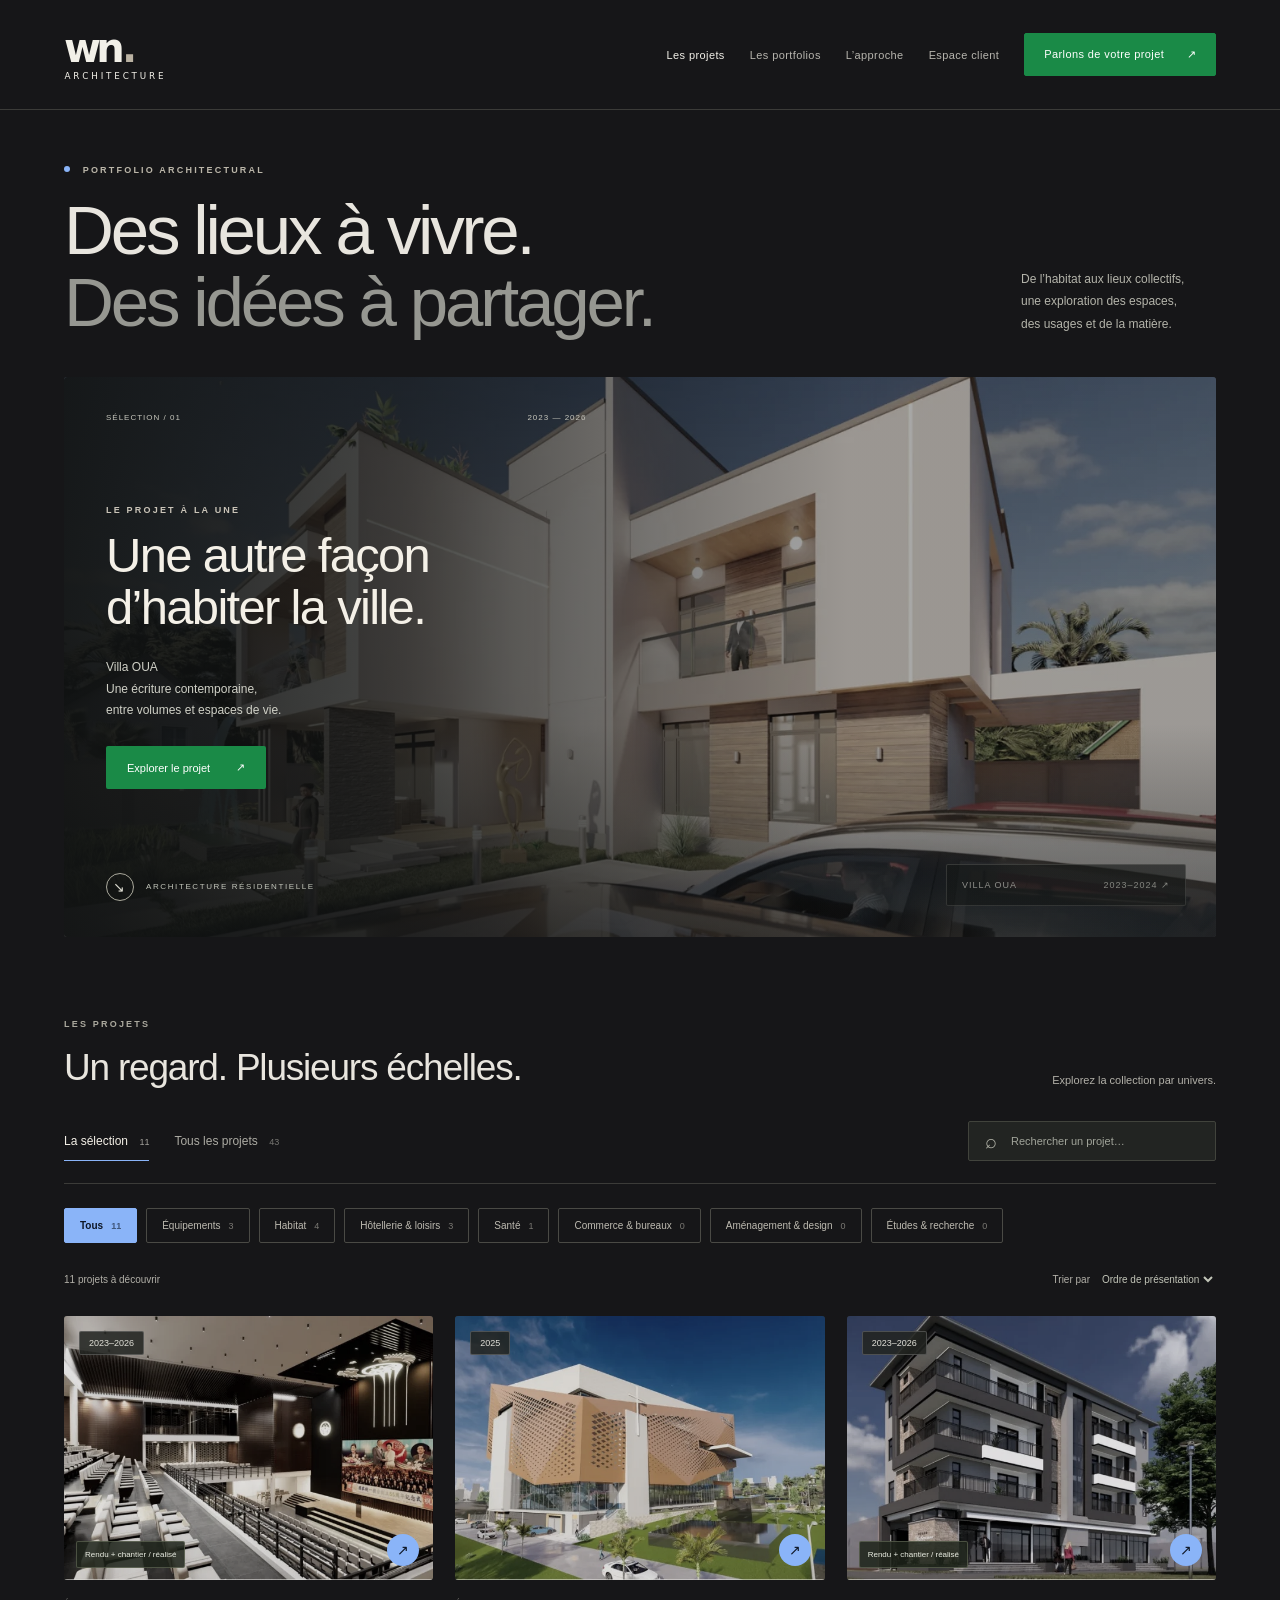
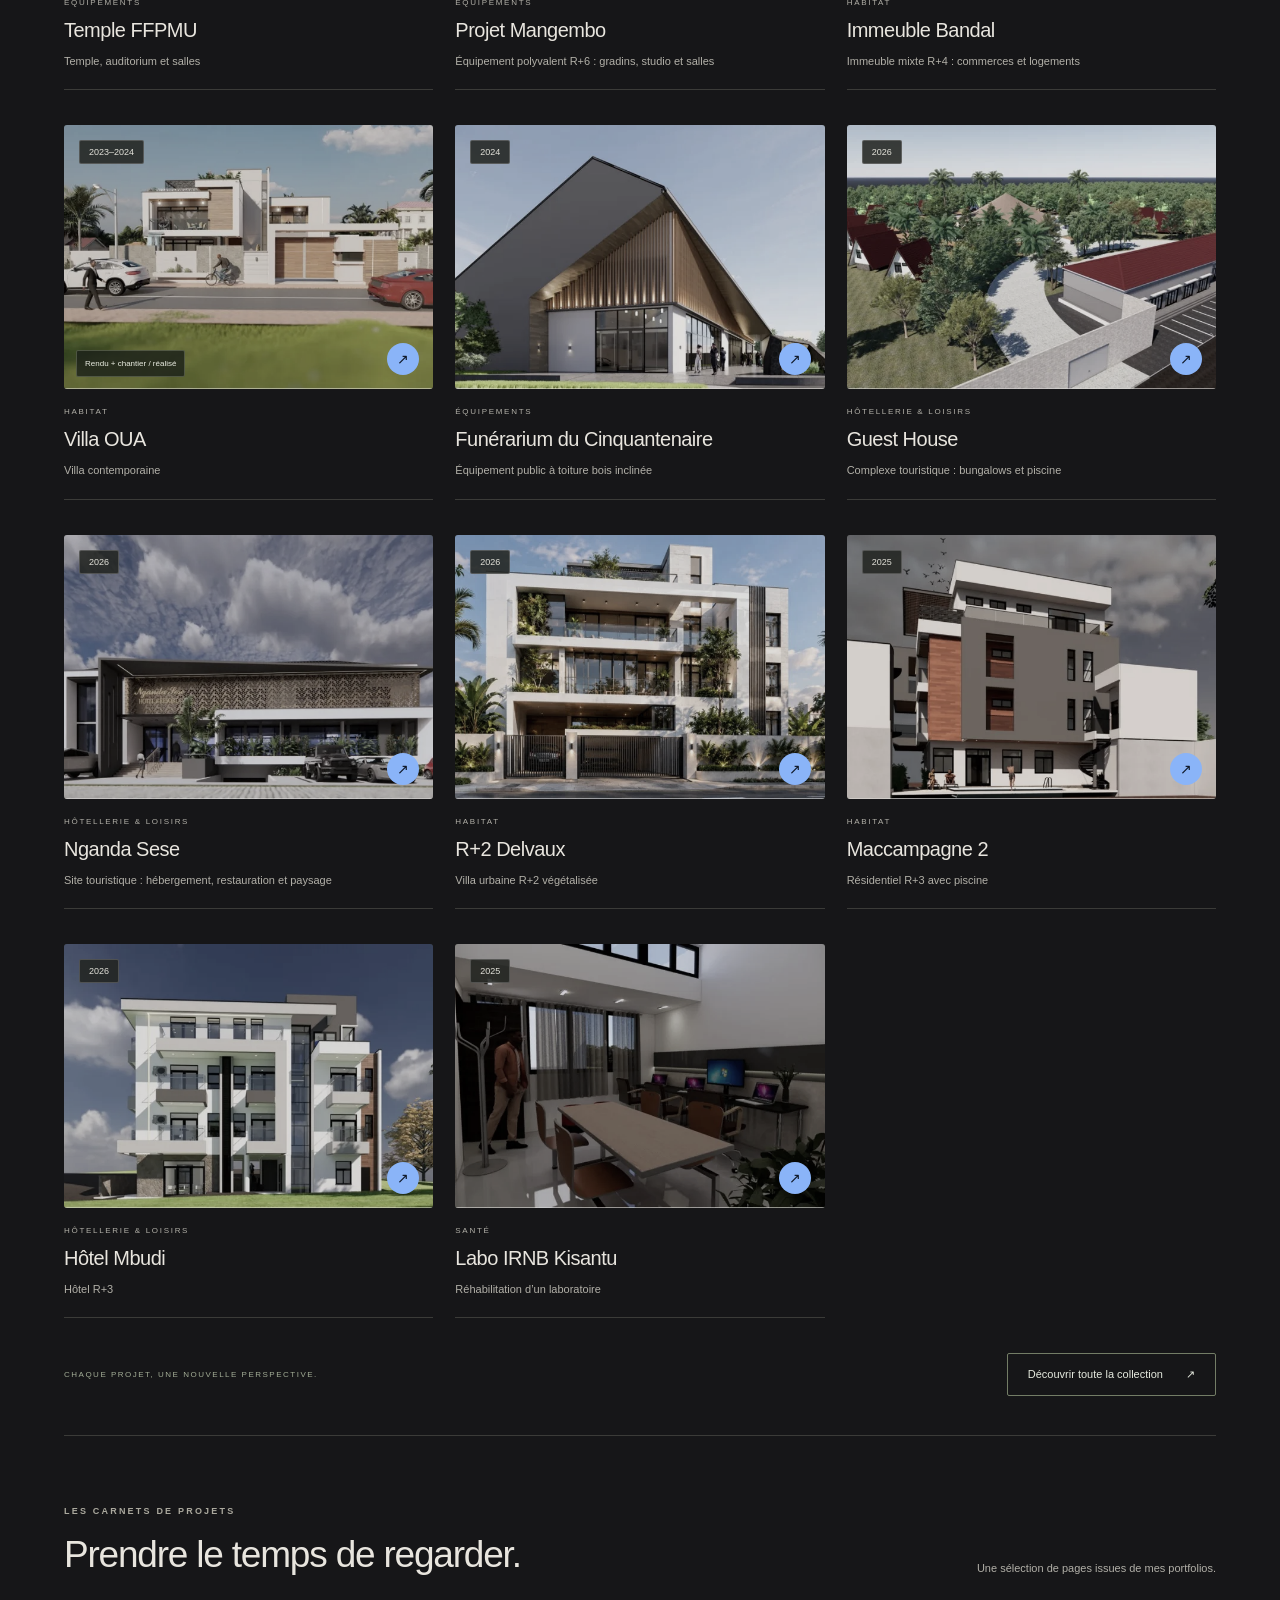
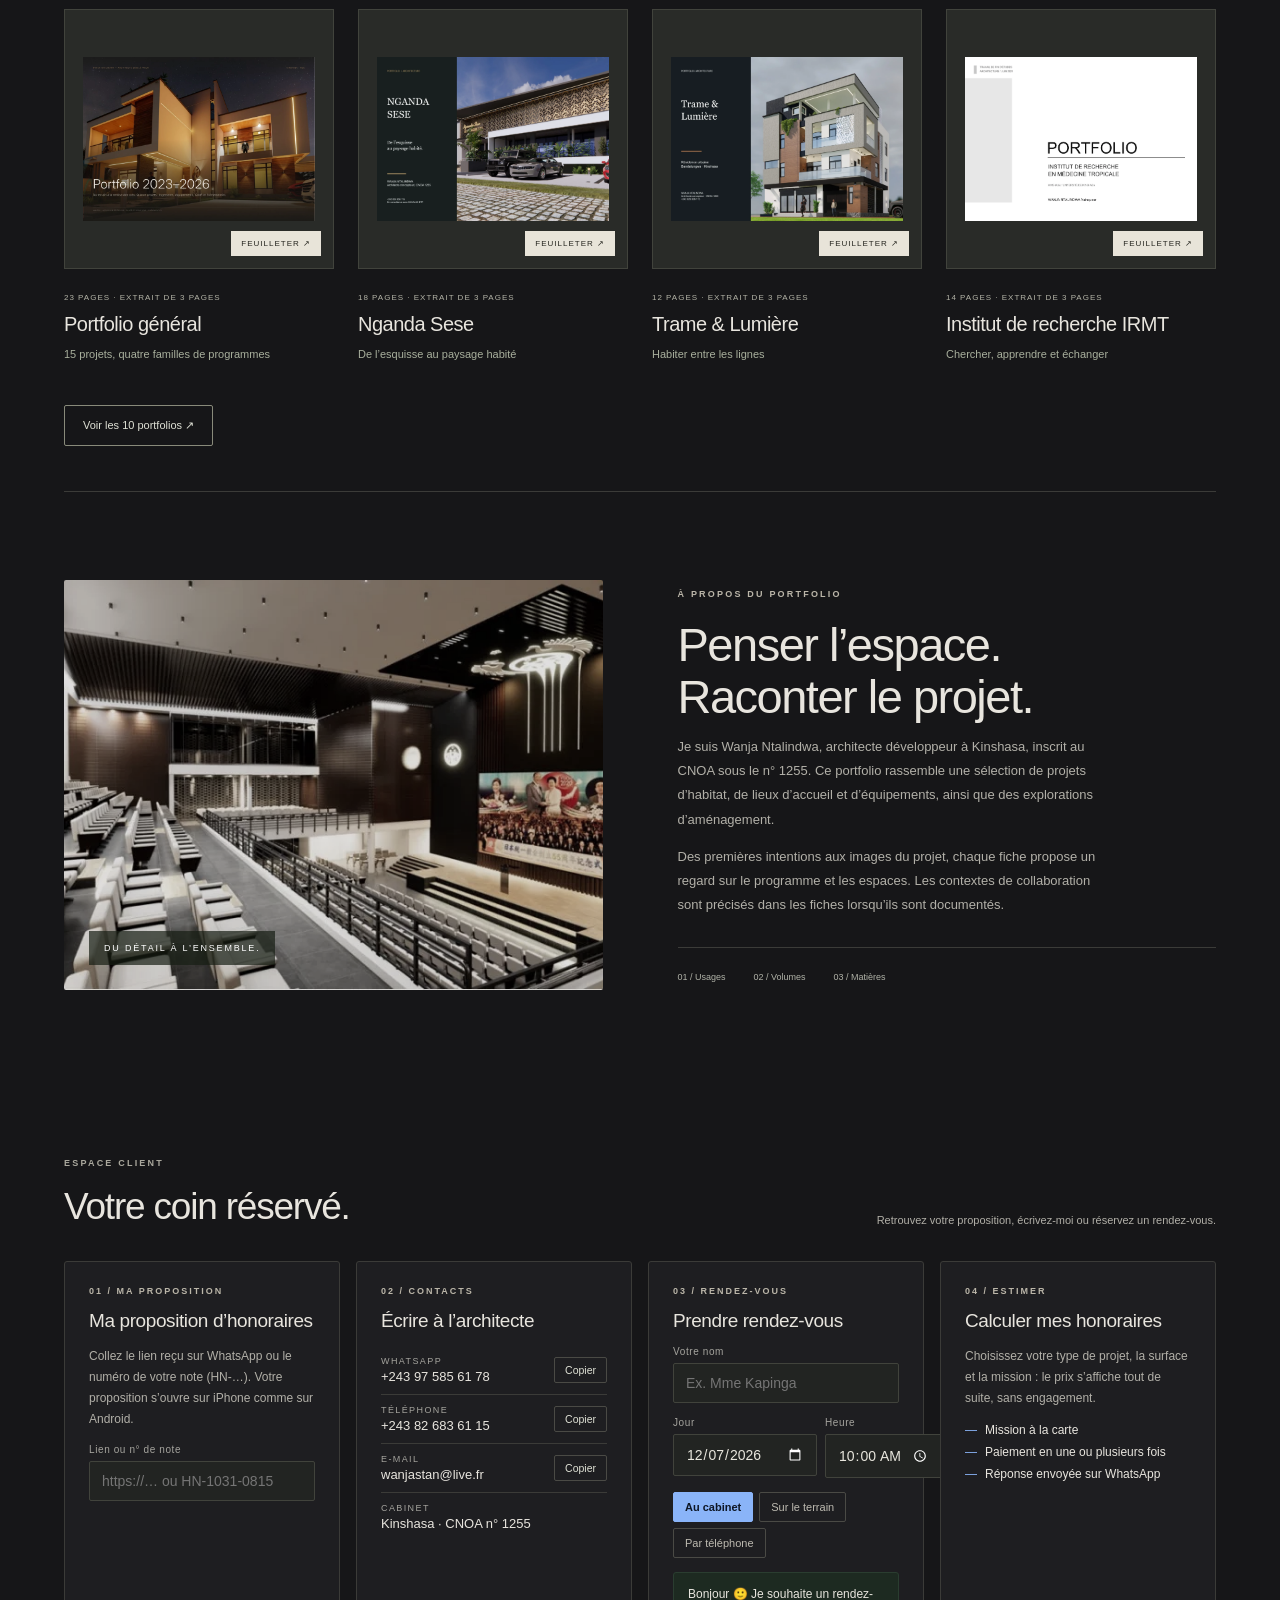
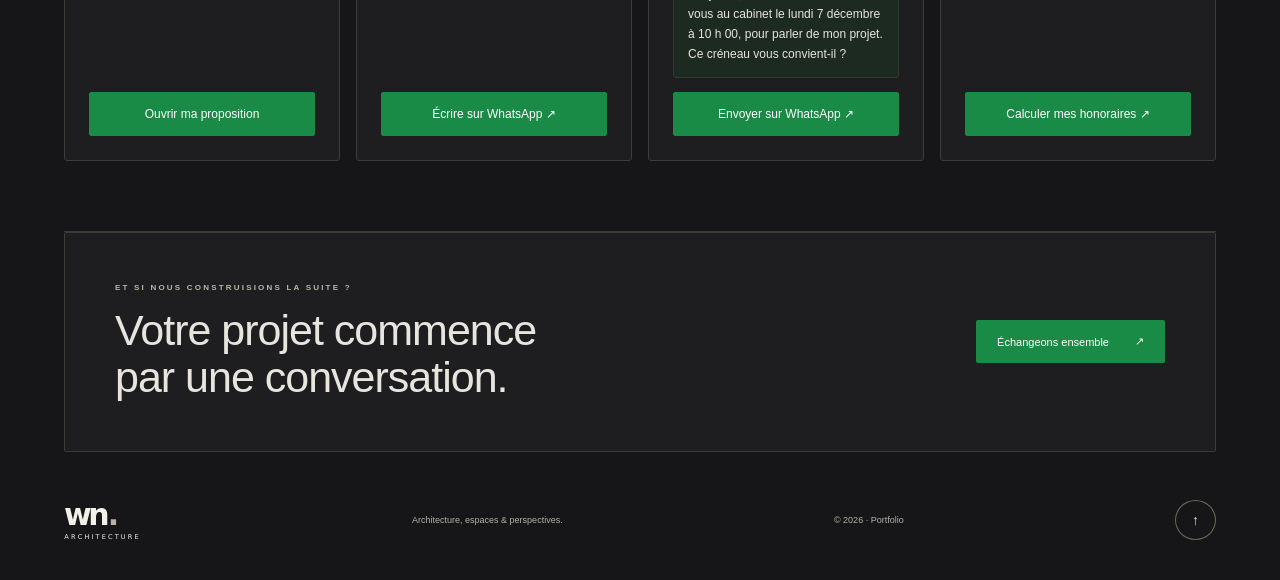
==== commit 006643f3: "Logo wn. architecture sur le site et la page client Co-Authored-By: Claude Opus 5.5 <noreply@anthrop" ====
--- a/index.html
+++ b/index.html
@@ -1,6 +1,6 @@
 <!doctype html>
 <html lang="fr"><head><meta charset="utf-8"><meta name="viewport" content="width=device-width,initial-scale=1"><meta name="description" content="Le portfolio architectural de Wanja Ntalindwa. Habitat, équipements, hôtellerie, santé et design : une sélection de projets à découvrir."><meta name="theme-color" content="#161618"><title>Wanja Ntalindwa — Architecture & projets</title><link rel="icon" type="image/svg+xml" href="favicon.svg"><link rel="stylesheet" href="style.css"><link rel="stylesheet" href="ardoise.css"></head><body>
-<header class="header"><a class="brand" href="#accueil" aria-label="Wanja Ntalindwa, accueil"><span class="monogram">wn<span>·</span></span><span class="brandname">WANJA NTALINDWA<small>ARCHITECTURE & ESPACES</small></span></a><nav aria-label="Navigation principale"><a class="navlink active" href="#projets">Les projets</a><a class="navlink" href="#portfolios">Les portfolios</a><a class="navlink" href="#approche">L’approche</a><a class="navlink ec" href="#espace-client">Espace client</a><a class="contactlink" href="#espace-client">Parlons de votre projet <span>↗</span></a></nav></header>
+<header class="header"><a class="brand" href="#accueil" aria-label="wn. architecture, Wanja Ntalindwa, accueil"><span class="wnl go" role="img" aria-label="wn. architecture"><span class="wl-wn" aria-hidden="true"><b class="wl-w">w</b><b class="wl-n">n</b><i class="wl-p">.</i></span><span class="wl-ar" aria-hidden="true"><span class="wl-mot"><b style="--i:0">A</b><b style="--i:1">R</b><b style="--i:2">C</b><b style="--i:3">H</b><b style="--i:4">I</b><b style="--i:5">T</b><b style="--i:6">E</b><b style="--i:7">C</b><b style="--i:8">T</b><b style="--i:9">U</b><b style="--i:10">R</b><b style="--i:11">E</b></span></span></span></a><nav aria-label="Navigation principale"><a class="navlink active" href="#projets">Les projets</a><a class="navlink" href="#portfolios">Les portfolios</a><a class="navlink" href="#approche">L’approche</a><a class="navlink ec" href="#espace-client">Espace client</a><a class="contactlink" href="#espace-client">Parlons de votre projet <span>↗</span></a></nav></header>
 <main><section class="intro" id="accueil"><div class="introtitle"><p class="eyebrow"><span class="dot"></span> PORTFOLIO ARCHITECTURAL</p><h1>Des lieux à vivre.<br><span>Des idées à partager.</span></h1></div><p class="introcopy">De l’habitat aux lieux collectifs, <br>une exploration des espaces, <br>des usages et de la matière.</p></section>
 <section class="hero" aria-label="Projet à la une"><div class="herotext"><div class="herotop"><span>SÉLECTION / 01</span><span>2023 — 2026</span></div><div><p class="eyebrow">LE PROJET À LA UNE</p><h2>Une autre façon<br>d’habiter la ville.</h2><p>Villa OUA<br>Une écriture contemporaine,<br>entre volumes et espaces de vie.</p><button class="whitebutton" data-open="A04">Explorer le projet <span>↗</span></button></div><div class="herobottom"><span class="tinycircle">↘</span> ARCHITECTURE RÉSIDENTIELLE</div></div><button class="heroimage" data-open="A04" aria-label="Découvrir la Villa OUA"><img src="assets/A04-1.webp" alt="Vue architecturale de la Villa OUA" fetchpriority="high"><span class="imagecaption">VILLA OUA <span>2023–2024 ↗</span></span></button></section>
 <section class="collection" id="projets"><div class="sectionheading"><div><p class="eyebrow">LES PROJETS</p><h2>Un regard. Plusieurs échelles.</h2></div><p>Explorez la collection par univers.</p></div><div class="toolbar"><div class="viewtabs" role="group" aria-label="Collection"><button class="selected" data-mode="selection">La sélection <span>11</span></button><button data-mode="all">Tous les projets <span id="totalcount">43</span></button></div><label class="search"><span>⌕</span><input id="search" type="search" placeholder="Rechercher un projet…" aria-label="Rechercher un projet"></label></div><div id="filters" class="filters" aria-label="Catégories de projets"></div><div class="resultline"><span id="resultcount" aria-live="polite"></span><label>Trier par <select id="sort" aria-label="Trier les projets"><option value="editorial">Ordre de présentation</option><option value="recent">Plus récents</option><option value="name">Nom du projet</option></select></label></div><div id="projectgrid" class="projectgrid"></div><div class="collectionend"><span>CHAQUE PROJET, UNE NOUVELLE PERSPECTIVE.</span><button id="showall">Découvrir toute la collection <span>↗</span></button></div></section>
@@ -14,6 +14,6 @@
 <article class="ecarte"><span class="num">04 / ESTIMER</span><h3>Calculer mes honoraires</h3><p>Choisissez votre type de projet, la surface et la mission : le prix s’affiche tout de suite, sans engagement.</p><ul class="promesse"><li>Mission à la carte</li><li>Paiement en une ou plusieurs fois</li><li>Réponse envoyée sur WhatsApp</li></ul><div class="bas"><a class="vert" href="client/index.html">Calculer mes honoraires ↗</a></div></article>
 </div></section>
 <section class="contactsection" id="contact"><div><p class="eyebrow">ET SI NOUS CONSTRUISIONS LA SUITE ?</p><h2>Votre projet commence<br>par une conversation.</h2></div><a class="whitebutton" href="#espace-client">Échangeons ensemble <span>↗</span></a></section>
-</main><footer><a class="brand" href="#accueil"><span class="monogram">wn<span>·</span></span><span>WANJA NTALINDWA<small>ARCHITECTE</small></span></a><p>Architecture, espaces & perspectives.</p><span>© <span id="year">2026</span> · Portfolio</span><a href="#accueil" aria-label="Retour en haut">↑</a></footer>
+</main><footer><a class="brand" href="#accueil" aria-label="Retour à l'accueil"><span class="wnl" role="img" aria-label="wn. architecture"><span class="wl-wn" aria-hidden="true"><b class="wl-w">w</b><b class="wl-n">n</b><i class="wl-p">.</i></span><span class="wl-ar" aria-hidden="true"><span class="wl-mot"><b style="--i:0">A</b><b style="--i:1">R</b><b style="--i:2">C</b><b style="--i:3">H</b><b style="--i:4">I</b><b style="--i:5">T</b><b style="--i:6">E</b><b style="--i:7">C</b><b style="--i:8">T</b><b style="--i:9">U</b><b style="--i:10">R</b><b style="--i:11">E</b></span></span></span></a><p>Architecture, espaces & perspectives.</p><span>© <span id="year">2026</span> · Portfolio</span><a href="#accueil" aria-label="Retour en haut">↑</a></footer>
 <dialog id="projectdialog" aria-labelledby="dialogtitle"><button class="close" id="close" aria-label="Fermer la fiche projet">×</button><div class="detailvisual"><img id="detailimage" alt=""><button class="galleryarrow prev" id="prev" aria-label="Image précédente">←</button><button class="galleryarrow next" id="next" aria-label="Image suivante">→</button><span id="imagecounter"></span></div><div class="imagelegend"><span id="imagecaptiontext"></span><a id="imageexpand" href="#" target="_blank" rel="noopener">Agrandir ↗</a></div><div class="detailbody"><div class="detailmeta"><span id="detailcategory"></span><span id="detailyear"></span></div><h2 id="dialogtitle"></h2><p id="detaildescription"></p><p id="detaillocation" class="detaillocation"></p><p id="detailstory" class="detailstory"></p><div id="thumbs" class="thumbs"></div><div class="detailcredits" id="detailcredits"></div><div id="detailbook"></div><a href="#espace-client" class="blackbutton">Parlons d’un projet similaire ↗</a></div></dialog>
 <noscript><p class="noscript">Activez JavaScript pour parcourir les catégories et les fiches de projets. Contact : wanjastan@live.fr.</p></noscript><script src="projects.js"></script><script src="books.js"></script><script src="app.js"></script><script src="espace.js"></script></body></html>
--- a/ardoise.css
+++ b/ardoise.css
@@ -49,3 +49,21 @@
 #toast.on{opacity:1}
 @media(max-width:1200px){.espacegrid{grid-template-columns:repeat(2,minmax(0,1fr))}}
 @media(max-width:760px){.espace{padding:45px 0 40px}.espacegrid{grid-template-columns:1fr}.ecarte{padding:20px}.header nav .navlink.ec{display:none}}
+/* logo wn. architecture (animation : le point d'abord, puis les lettres qui se posent) */
+.wnl{display:inline-flex;flex-direction:column;align-items:flex-start;white-space:nowrap;line-height:1;color:var(--wnl-c,#F2F0E8);font-family:'Segoe UI',system-ui,-apple-system,Roboto,Arial,sans-serif;text-decoration:none}
+.wnl .wl-wn{font-weight:700;letter-spacing:-.12em}
+.wnl .wl-wn b,.wnl .wl-mot b{font-weight:inherit;display:inline-block}
+.wnl .wl-p{font-style:normal;color:var(--wnl-p,#BAB2A2);margin-left:.06em;display:inline-block}
+.wnl .wl-ar{display:block;font-size:.22em;font-weight:400;letter-spacing:.32em;margin-top:.5em;padding-left:.05em}
+.wnl.go .wl-p{animation:wnl-point 1.2s cubic-bezier(.5,0,.2,1) both}
+.wnl.go .wl-n{animation:wnl-sort .55s .9s cubic-bezier(.2,.7,.2,1) both}
+.wnl.go .wl-w{animation:wnl-sort .55s 1.02s cubic-bezier(.2,.7,.2,1) both}
+.wnl.go .wl-mot b{animation:wnl-pose .42s cubic-bezier(.3,0,.3,1) both;animation-delay:calc(1.35s + var(--i) * .07s)}
+@keyframes wnl-point{0%{opacity:0;transform:translateX(-1.1em) scale(0)}30%{opacity:1;transform:translateX(-1.1em) scale(1.6)}55%{transform:translateX(-1.1em) scale(1)}100%{opacity:1;transform:none}}
+@keyframes wnl-sort{from{opacity:0;transform:translateX(.5em)}to{opacity:1;transform:none}}
+@keyframes wnl-pose{0%{opacity:0;transform:translateY(-1.2em)}70%{opacity:1;transform:translateY(.05em)}100%{opacity:1;transform:none}}
+@media(prefers-reduced-motion:reduce){.wnl.go *{animation:none!important}}
+.wnl .wl-p,.wnl b{background:none;padding:0;border-radius:0}
+.brand .wnl{font-size:40px;letter-spacing:0;font-weight:400}
+footer .brand .wnl{font-size:30px}
+@media(max-width:760px){.brand .wnl{font-size:32px}footer .brand .wnl{font-size:26px}}
